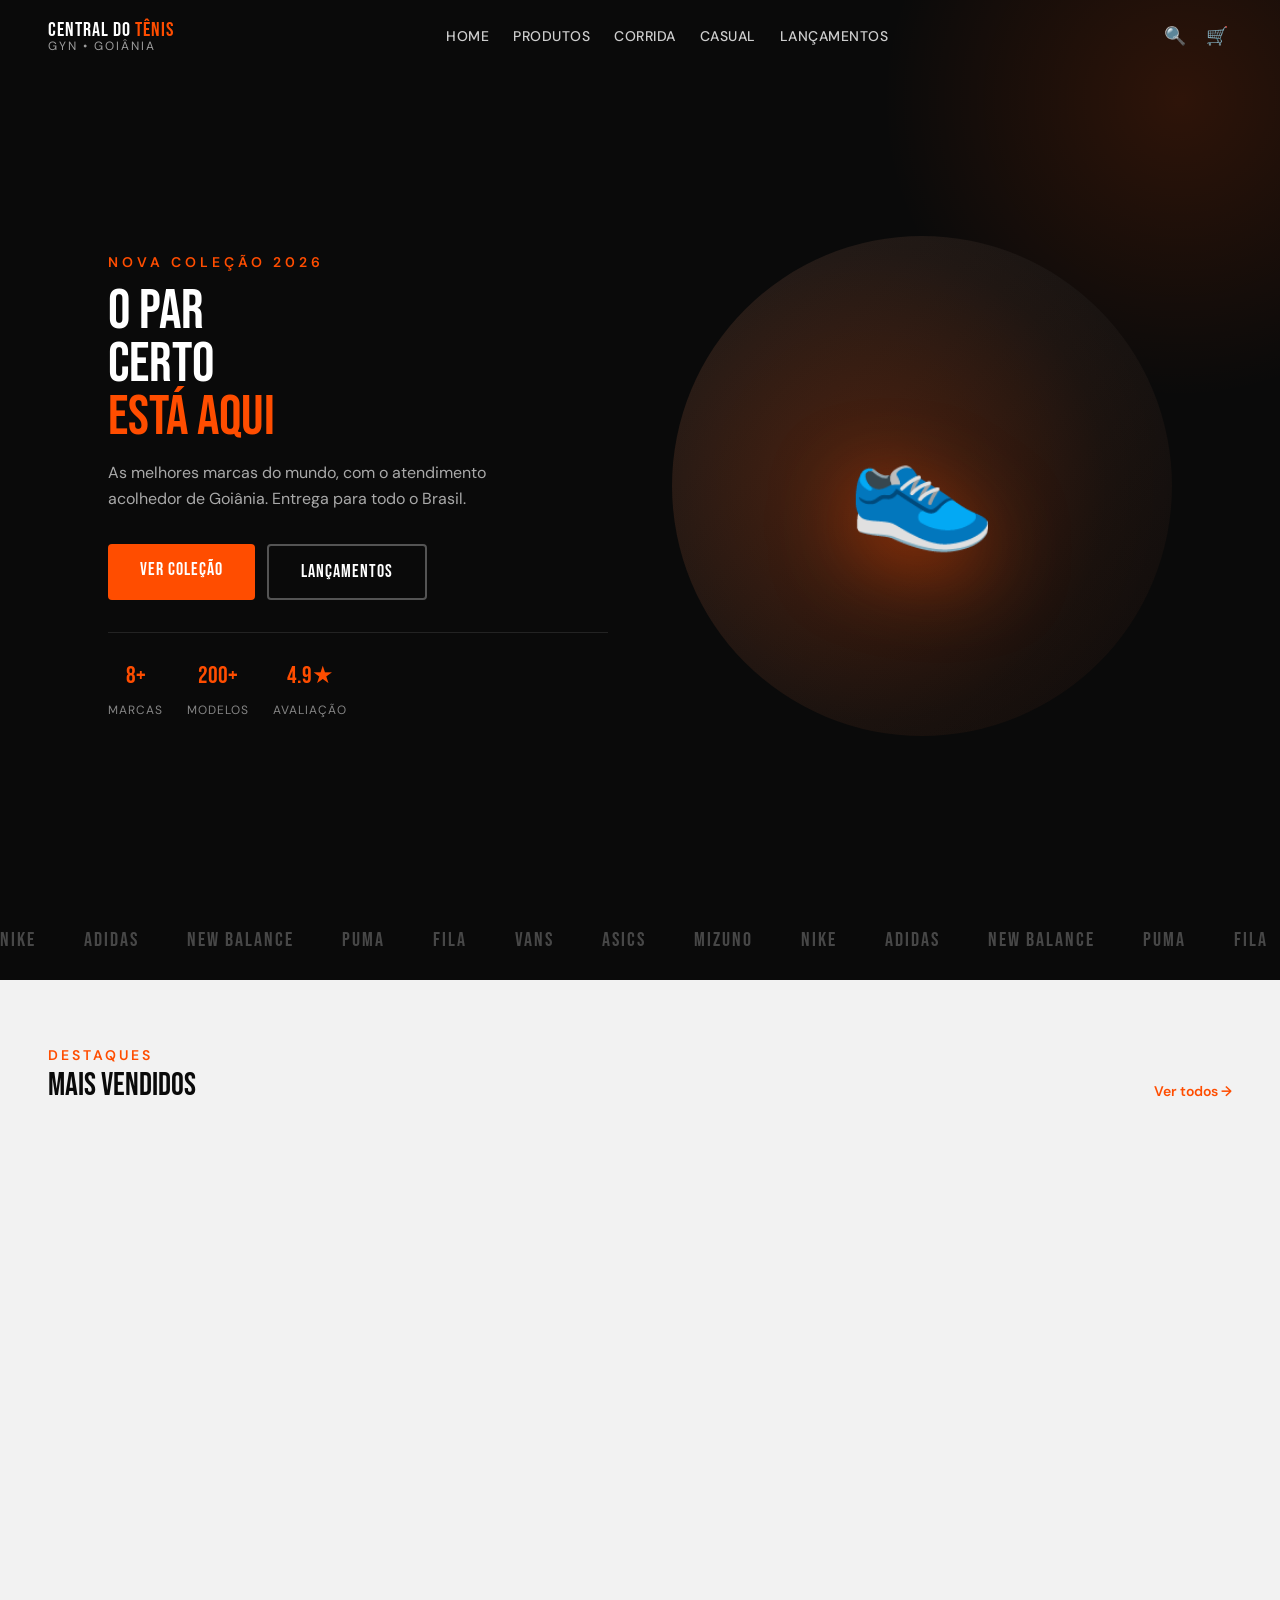
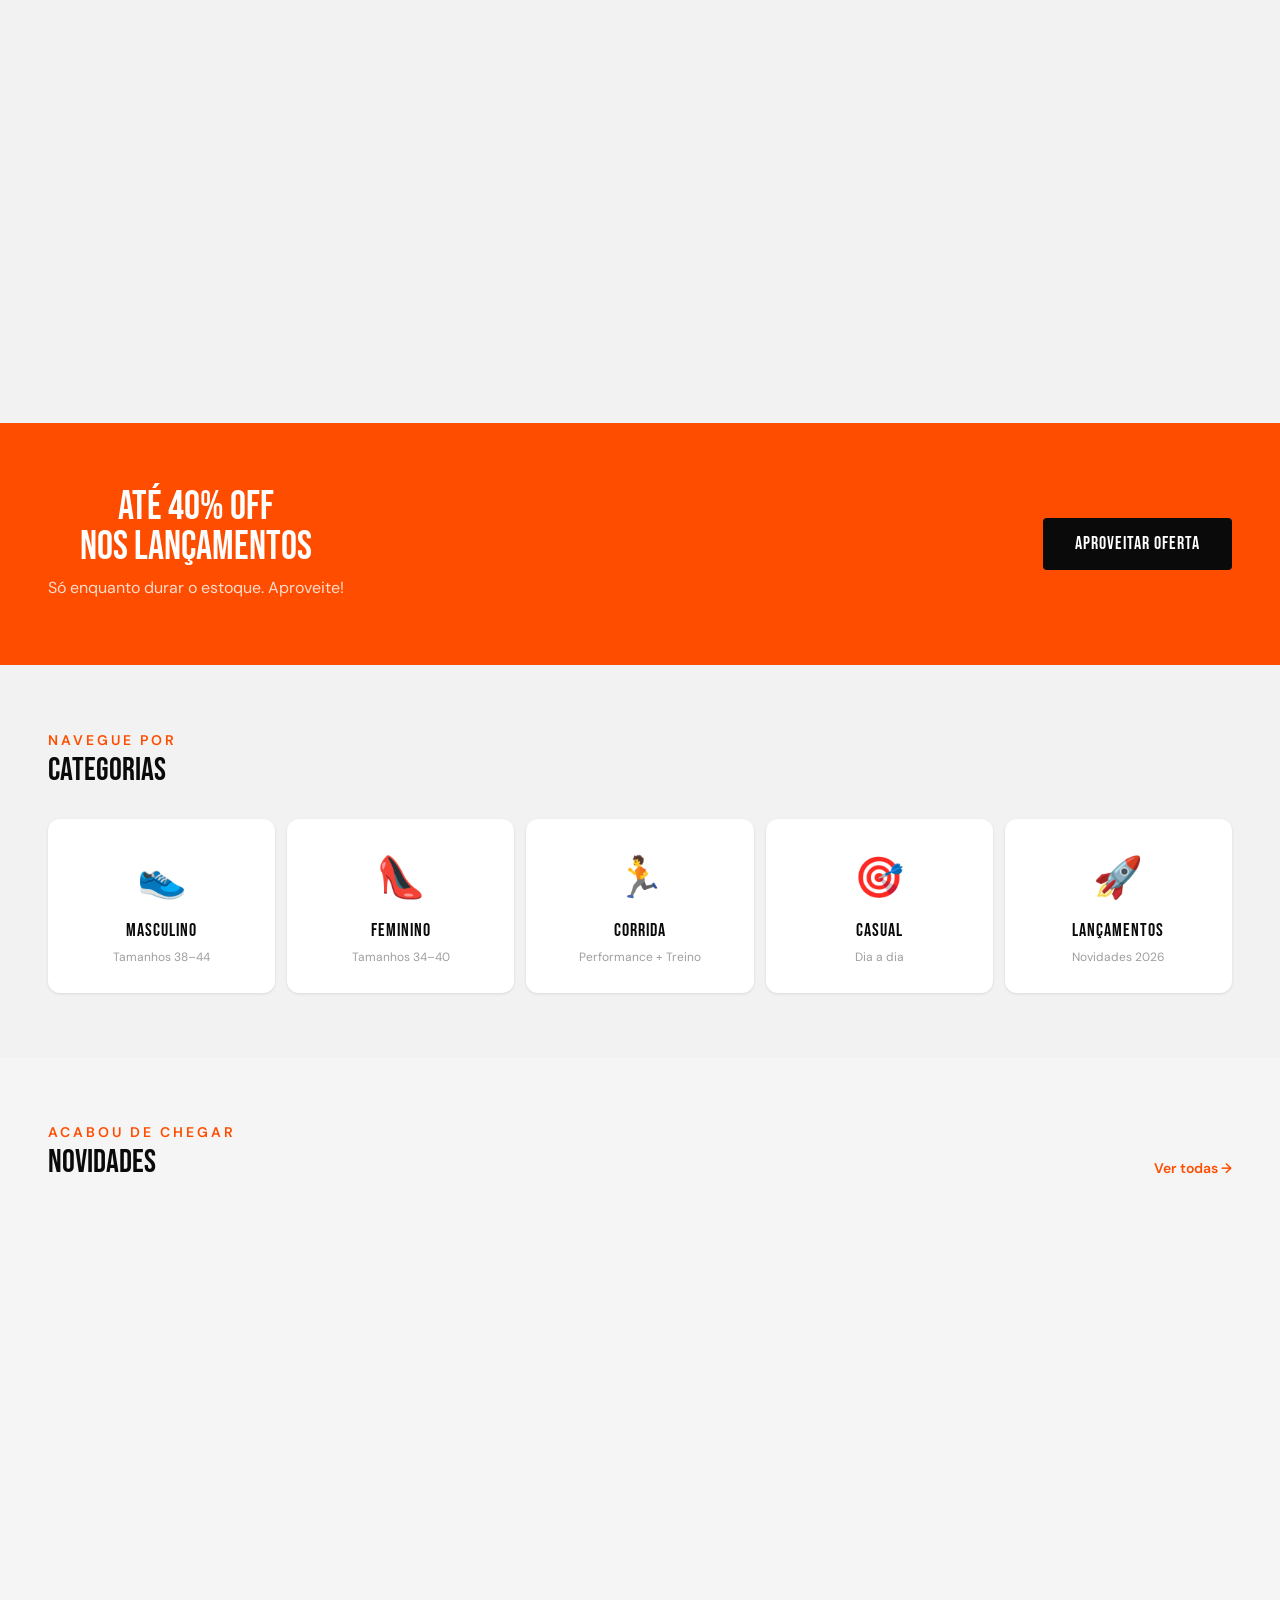
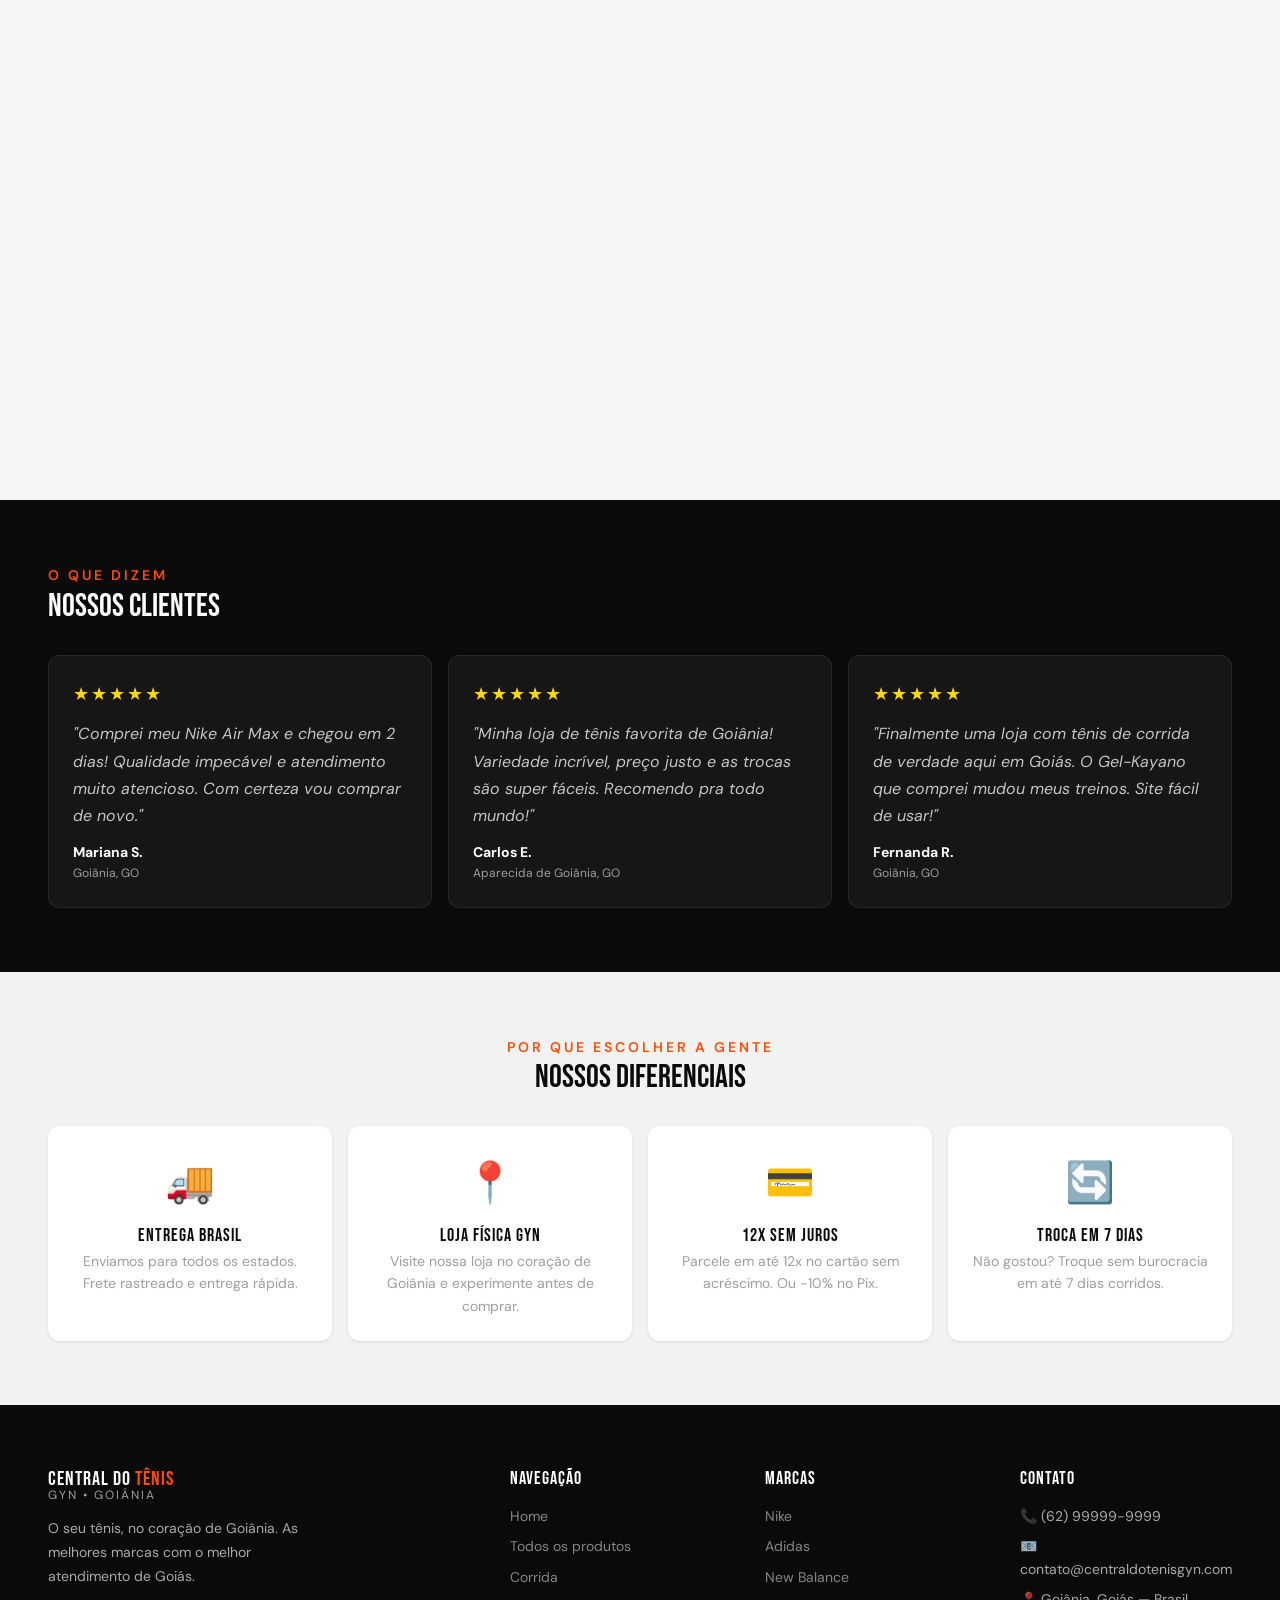
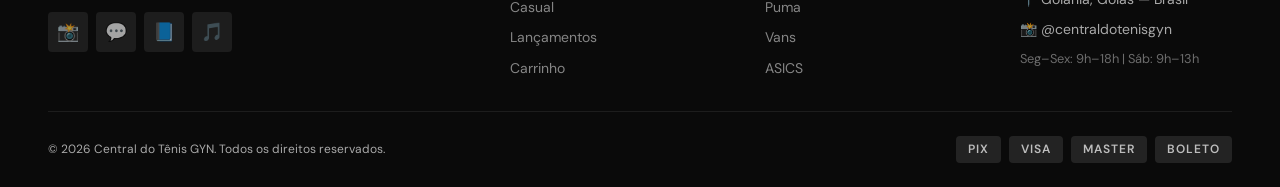
==== index.html @ 2b7ef859 "feat: Central do Tênis GYN — e-commerce completo HTML/CSS/JS" ====
<!DOCTYPE html>
<html lang="pt-BR">
<head>
  <meta charset="UTF-8">
  <meta name="viewport" content="width=device-width, initial-scale=1.0">
  <meta name="description" content="Central do Tênis GYN — O seu tênis, no coração de Goiânia. Nike, Adidas, New Balance, Puma, Fila, Vans, ASICS e Mizuno.">
  <title>Central do Tênis GYN — O seu tênis, no coração de Goiânia</title>
  <link rel="stylesheet" href="css/reset.css">
  <link rel="stylesheet" href="css/variables.css">
  <link rel="stylesheet" href="css/style.css">
</head>
<body data-page="home">

  <!-- ====== HEADER ====== -->
  <header class="header" role="banner">
    <div class="container header-inner">
      <a href="index.html" class="logo" aria-label="Central do Tênis GYN">
        <span class="logo-nome">Central do <span>Tênis</span></span>
        <span class="logo-tag">GYN • Goiânia</span>
      </a>

      <nav class="nav-links" aria-label="Menu principal">
        <a href="index.html">Home</a>
        <a href="produtos.html">Produtos</a>
        <a href="produtos.html?categoria=corrida">Corrida</a>
        <a href="produtos.html?categoria=casual">Casual</a>
        <a href="produtos.html?categoria=lançamentos">Lançamentos</a>
      </nav>

      <div class="header-actions">
        <form class="search-form" role="search">
          <input type="search" placeholder="Buscar tênis, marcas..." aria-label="Buscar">
          <button type="submit">Buscar</button>
        </form>
        <button class="btn-busca" aria-label="Abrir busca">🔍</button>
        <a href="carrinho.html" class="btn-cart-header" aria-label="Ver carrinho">
          🛒
          <span class="cart-badge" aria-live="polite">0</span>
        </a>
        <button class="menu-toggle" aria-label="Menu" aria-expanded="false">
          <span></span><span></span><span></span>
        </button>
      </div>
    </div>
  </header>

  <!-- ====== HERO ====== -->
  <section class="hero" aria-label="Destaque">
    <div class="container hero-inner">
      <div class="hero-content animate">
        <p class="hero-eyebrow">Nova coleção 2026</p>
        <h1 class="hero-titulo">O par<br>certo<br><span>está aqui</span></h1>
        <p class="hero-subtitulo">As melhores marcas do mundo, com o atendimento acolhedor de Goiânia. Entrega para todo o Brasil.</p>
        <div class="hero-ctas">
          <a href="produtos.html" class="btn-hero-primary">Ver coleção</a>
          <a href="produtos.html?categoria=lançamentos" class="btn-hero-outline">Lançamentos</a>
        </div>
        <div class="hero-stats">
          <div class="stat"><span class="stat-num">8+</span><span class="stat-label">Marcas</span></div>
          <div class="stat"><span class="stat-num">200+</span><span class="stat-label">Modelos</span></div>
          <div class="stat"><span class="stat-num">4.9★</span><span class="stat-label">Avaliação</span></div>
        </div>
      </div>
      <div class="hero-img" aria-hidden="true">
        <div class="hero-placeholder"></div>
      </div>
    </div>
  </section>

  <!-- ====== MARCAS ====== -->
  <div class="marcas-section" aria-label="Marcas disponíveis">
    <div class="marcas-track">
      <span class="marca-item">Nike</span>
      <span class="marca-item">Adidas</span>
      <span class="marca-item">New Balance</span>
      <span class="marca-item">Puma</span>
      <span class="marca-item">Fila</span>
      <span class="marca-item">Vans</span>
      <span class="marca-item">ASICS</span>
      <span class="marca-item">Mizuno</span>
      <!-- duplicado para loop infinito -->
      <span class="marca-item">Nike</span>
      <span class="marca-item">Adidas</span>
      <span class="marca-item">New Balance</span>
      <span class="marca-item">Puma</span>
      <span class="marca-item">Fila</span>
      <span class="marca-item">Vans</span>
      <span class="marca-item">ASICS</span>
      <span class="marca-item">Mizuno</span>
    </div>
  </div>

  <!-- ====== MAIS VENDIDOS ====== -->
  <section class="section" id="mais-vendidos" aria-label="Mais Vendidos">
    <div class="container">
      <div class="section-header animate">
        <div>
          <span class="section-label">Destaques</span>
          <h2 class="section-titulo">Mais Vendidos</h2>
        </div>
        <a href="produtos.html" class="link-ver-todos">Ver todos →</a>
      </div>
      <div class="grid-4" id="grid-mais-vendidos" role="list" aria-label="Produtos mais vendidos">
        <!-- Renderizado por JS -->
      </div>
    </div>
  </section>

  <!-- ====== BANNER OFERTA ====== -->
  <div class="banner-oferta animate" role="complementary" aria-label="Oferta especial">
    <div class="container banner-oferta-inner">
      <div>
        <h2 class="banner-titulo">Até 40% OFF<br>nos lançamentos</h2>
        <p class="banner-sub">Só enquanto durar o estoque. Aproveite!</p>
      </div>
      <a href="produtos.html?categoria=lançamentos" class="btn-banner">Aproveitar oferta</a>
    </div>
  </div>

  <!-- ====== CATEGORIAS ====== -->
  <section class="section" aria-label="Categorias">
    <div class="container">
      <div class="section-header animate">
        <div>
          <span class="section-label">Navegue por</span>
          <h2 class="section-titulo">Categorias</h2>
        </div>
      </div>
      <div class="categorias-grid">
        <div class="categoria-card animate" data-categoria="casual" role="button" tabindex="0" aria-label="Ver tênis masculinos">
          <span class="categoria-icone">👟</span>
          <p class="categoria-nome">Masculino</p>
          <p class="categoria-qtd">Tamanhos 38–44</p>
        </div>
        <div class="categoria-card animate" data-categoria="casual" role="button" tabindex="0" aria-label="Ver tênis femininos">
          <span class="categoria-icone">👠</span>
          <p class="categoria-nome">Feminino</p>
          <p class="categoria-qtd">Tamanhos 34–40</p>
        </div>
        <div class="categoria-card animate" data-categoria="corrida" role="button" tabindex="0" aria-label="Ver tênis de corrida">
          <span class="categoria-icone">🏃</span>
          <p class="categoria-nome">Corrida</p>
          <p class="categoria-qtd">Performance + Treino</p>
        </div>
        <div class="categoria-card animate" data-categoria="casual" role="button" tabindex="0" aria-label="Ver tênis casuais">
          <span class="categoria-icone">🎯</span>
          <p class="categoria-nome">Casual</p>
          <p class="categoria-qtd">Dia a dia</p>
        </div>
        <div class="categoria-card animate" data-categoria="lançamentos" role="button" tabindex="0" aria-label="Ver lançamentos">
          <span class="categoria-icone">🚀</span>
          <p class="categoria-nome">Lançamentos</p>
          <p class="categoria-qtd">Novidades 2026</p>
        </div>
      </div>
    </div>
  </section>

  <!-- ====== NOVIDADES ====== -->
  <section class="section" aria-label="Novidades" style="background: var(--cinza-claro);">
    <div class="container">
      <div class="section-header animate">
        <div>
          <span class="section-label">Acabou de chegar</span>
          <h2 class="section-titulo">Novidades</h2>
        </div>
        <a href="produtos.html?ordem=novidades" class="link-ver-todos">Ver todas →</a>
      </div>
      <div class="grid-3" id="grid-novidades" role="list" aria-label="Produtos novos">
        <!-- Renderizado por JS -->
      </div>
    </div>
  </section>

  <!-- ====== DEPOIMENTOS ====== -->
  <section class="depoimentos-section" aria-label="Depoimentos de clientes">
    <div class="container">
      <div class="section-header animate">
        <div>
          <span class="section-label" style="color:var(--laranja)">O que dizem</span>
          <h2 class="section-titulo claro">Nossos clientes</h2>
        </div>
      </div>
      <div class="depoimentos-grid">
        <article class="depoimento-card animate">
          <div class="depoimento-estrelas">★★★★★</div>
          <p class="depoimento-texto">"Comprei meu Nike Air Max e chegou em 2 dias! Qualidade impecável e atendimento muito atencioso. Com certeza vou comprar de novo."</p>
          <p class="depoimento-autor">Mariana S.</p>
          <p class="depoimento-cidade">Goiânia, GO</p>
        </article>
        <article class="depoimento-card animate">
          <div class="depoimento-estrelas">★★★★★</div>
          <p class="depoimento-texto">"Minha loja de tênis favorita de Goiânia! Variedade incrível, preço justo e as trocas são super fáceis. Recomendo pra todo mundo!"</p>
          <p class="depoimento-autor">Carlos E.</p>
          <p class="depoimento-cidade">Aparecida de Goiânia, GO</p>
        </article>
        <article class="depoimento-card animate">
          <div class="depoimento-estrelas">★★★★★</div>
          <p class="depoimento-texto">"Finalmente uma loja com tênis de corrida de verdade aqui em Goiás. O Gel-Kayano que comprei mudou meus treinos. Site fácil de usar!"</p>
          <p class="depoimento-autor">Fernanda R.</p>
          <p class="depoimento-cidade">Goiânia, GO</p>
        </article>
      </div>
    </div>
  </section>

  <!-- ====== DIFERENCIAIS ====== -->
  <section class="section" aria-label="Nossos diferenciais">
    <div class="container">
      <div class="section-header animate" style="justify-content:center; text-align:center; display:block; margin-bottom:var(--gap-2xl)">
        <span class="section-label">Por que escolher a gente</span>
        <h2 class="section-titulo">Nossos diferenciais</h2>
      </div>
      <div class="diferenciais-grid">
        <div class="diferencial-item animate">
          <span class="diferencial-icone">🚚</span>
          <h3 class="diferencial-titulo">Entrega Brasil</h3>
          <p class="diferencial-desc">Enviamos para todos os estados. Frete rastreado e entrega rápida.</p>
        </div>
        <div class="diferencial-item animate">
          <span class="diferencial-icone">📍</span>
          <h3 class="diferencial-titulo">Loja Física GYN</h3>
          <p class="diferencial-desc">Visite nossa loja no coração de Goiânia e experimente antes de comprar.</p>
        </div>
        <div class="diferencial-item animate">
          <span class="diferencial-icone">💳</span>
          <h3 class="diferencial-titulo">12x sem juros</h3>
          <p class="diferencial-desc">Parcele em até 12x no cartão sem acréscimo. Ou -10% no Pix.</p>
        </div>
        <div class="diferencial-item animate">
          <span class="diferencial-icone">🔄</span>
          <h3 class="diferencial-titulo">Troca em 7 dias</h3>
          <p class="diferencial-desc">Não gostou? Troque sem burocracia em até 7 dias corridos.</p>
        </div>
      </div>
    </div>
  </section>

  <!-- ====== FOOTER ====== -->
  <footer class="footer" role="contentinfo">
    <div class="container">
      <div class="footer-grid">
        <div class="footer-brand">
          <a href="index.html" class="logo" aria-label="Central do Tênis GYN">
            <span class="logo-nome">Central do <span>Tênis</span></span>
            <span class="logo-tag">GYN • Goiânia</span>
          </a>
          <p class="footer-desc" style="margin-top:1rem">O seu tênis, no coração de Goiânia. As melhores marcas com o melhor atendimento de Goiás.</p>
          <div class="footer-social" style="margin-top:1.5rem">
            <a href="#" class="btn-social" aria-label="Instagram">📸</a>
            <a href="#" class="btn-social" aria-label="WhatsApp">💬</a>
            <a href="#" class="btn-social" aria-label="Facebook">📘</a>
            <a href="#" class="btn-social" aria-label="TikTok">🎵</a>
          </div>
        </div>

        <div>
          <h3 class="footer-title">Navegação</h3>
          <nav class="footer-links" aria-label="Links do rodapé">
            <a href="index.html">Home</a>
            <a href="produtos.html">Todos os produtos</a>
            <a href="produtos.html?categoria=corrida">Corrida</a>
            <a href="produtos.html?categoria=casual">Casual</a>
            <a href="produtos.html?categoria=lançamentos">Lançamentos</a>
            <a href="carrinho.html">Carrinho</a>
          </nav>
        </div>

        <div>
          <h3 class="footer-title">Marcas</h3>
          <nav class="footer-links" aria-label="Marcas disponíveis">
            <a href="produtos.html?marca=Nike">Nike</a>
            <a href="produtos.html?marca=Adidas">Adidas</a>
            <a href="produtos.html?marca=New Balance">New Balance</a>
            <a href="produtos.html?marca=Puma">Puma</a>
            <a href="produtos.html?marca=Vans">Vans</a>
            <a href="produtos.html?marca=ASICS">ASICS</a>
          </nav>
        </div>

        <div class="footer-contato">
          <h3 class="footer-title">Contato</h3>
          <p>📞 (62) 99999-9999</p>
          <p>📧 contato@centraldotenisgyn.com</p>
          <p>📍 Goiânia, Goiás — Brasil</p>
          <p style="margin-top:0.5rem">📸 @centraldotenisgyn</p>
          <p style="margin-top:0.5rem; font-size:0.8rem; color:rgba(255,255,255,0.4)">Seg–Sex: 9h–18h | Sáb: 9h–13h</p>
        </div>
      </div>

      <div class="footer-bottom">
        <p class="footer-copy">© 2026 Central do Tênis GYN. Todos os direitos reservados.</p>
        <div class="footer-pagamentos" aria-label="Formas de pagamento">
          <span class="pagamento-badge">PIX</span>
          <span class="pagamento-badge">VISA</span>
          <span class="pagamento-badge">MASTER</span>
          <span class="pagamento-badge">BOLETO</span>
        </div>
      </div>
    </div>
  </footer>

  <script src="js/dados.js"></script>
  <script src="js/carrinho.js"></script>
  <script src="js/main.js"></script>
</body>
</html>
---- css/variables.css ----
/* ===========================
   VARIÁVEIS CSS — Central do Tênis GYN
   =========================== */

:root {
  /* ── Cores ── */
  --preto:          #0A0A0A;
  --laranja:        #FF4D00;
  --laranja-escuro: #CC3D00;
  --fundo:          #F2F2F2;
  --branco:         #FFFFFF;
  --cinza-claro:    #F5F5F5;
  --cinza-medio:    #9E9E9E;
  --cinza-escuro:   #424242;
  --sucesso:        #00B37E;
  --erro:           #EF4444;

  /* aliases internos (usados no style.css) */
  --color-orange:     var(--laranja);
  --color-orange-dim: rgba(255, 77, 0, 0.15);
  --color-orange-glow:rgba(255, 77, 0, 0.4);
  --color-black:      var(--preto);
  --color-bg:         var(--fundo);
  --color-white:      var(--branco);
  --color-gray-200:   #E0E0E0;
  --color-gray-400:   var(--cinza-medio);
  --color-gray-600:   #616161;
  --color-gray-800:   #212121;

  /* ── Tipografia ── */
  --font-titulo: 'Bebas Neue', 'Impact', sans-serif;
  --font-corpo:  'DM Sans', 'Segoe UI', sans-serif;
  --font-title:  var(--font-titulo);
  --font-body:   var(--font-corpo);

  --fs-xs:   0.75rem;
  --fs-sm:   0.875rem;
  --fs-md:   1rem;
  --fs-base: 1rem;
  --fs-lg:   1.125rem;
  --fs-xl:   1.25rem;
  --fs-2xl:  1.5rem;
  --fs-3xl:  2rem;
  --fs-4xl:  2.5rem;
  --fs-5xl:  3.5rem;
  --fs-6xl:  5rem;

  /* ── Espaçamentos / Gaps ── */
  --gap-xs:  0.25rem;
  --gap-sm:  0.5rem;
  --gap-md:  0.75rem;
  --gap-lg:  1rem;
  --gap-xl:  1.5rem;
  --gap-2xl: 2rem;
  --gap-3xl: 3rem;
  --gap-4xl: 4rem;

  /* aliases space para compatibilidade */
  --space-1:  0.25rem;
  --space-2:  0.5rem;
  --space-3:  0.75rem;
  --space-4:  1rem;
  --space-5:  1.25rem;
  --space-6:  1.5rem;
  --space-8:  2rem;
  --space-10: 2.5rem;
  --space-12: 3rem;
  --space-16: 4rem;
  --space-20: 5rem;
  --space-24: 6rem;

  /* ── Bordas ── */
  --radius-sm:   4px;
  --radius-md:   8px;
  --radius-lg:   12px;
  --radius-xl:   16px;
  --radius-full: 9999px;

  /* ── Sombras ── */
  --shadow-sm:         0 1px 3px rgba(0,0,0,0.1);
  --shadow-lg:         0 8px 24px rgba(0,0,0,0.2);
  --shadow-laranja:    0 8px 32px rgba(255, 77, 0, 0.4);
  --shadow-laranja-sm: 0 4px 16px rgba(255, 77, 0, 0.3);
  --shadow-orange:     0 8px 32px rgba(255, 77, 0, 0.4);

  /* ── Transições ── */
  --transition-fast: 0.15s ease;
  --transition-base: 0.25s ease;
  --transition-slow: 0.4s ease;

  /* ── Layout ── */
  --header-h:      72px;
  --header-height: 72px;
  --container-max: 1280px;
  --container-px:  1.5rem;
  --container-pad: 1.5rem;
}

@media (min-width: 768px) {
  :root {
    --container-px:  2rem;
    --container-pad: 2rem;
  }
}

@media (min-width: 1024px) {
  :root {
    --container-px:  3rem;
    --container-pad: 3rem;
  }
}
---- css/style.css ----
/* =============================================
   STYLE.CSS — Central do Tênis GYN
   ============================================= */

@import url('https://fonts.googleapis.com/css2?family=Bebas+Neue&family=DM+Sans:wght@400;500;600;700&display=swap');

body {
  font-family: var(--font-corpo);
  background: var(--fundo);
  color: var(--preto);
  line-height: 1.6;
  overflow-x: hidden;
}

.container {
  max-width: var(--container-max);
  margin: 0 auto;
  padding: 0 var(--container-px);
}

/* =============================================
   HEADER
   ============================================= */
.header {
  position: fixed;
  top: 0; left: 0; right: 0;
  height: var(--header-h);
  background: transparent;
  z-index: 1000;
  transition: background var(--transition-base), backdrop-filter var(--transition-base), box-shadow var(--transition-base);
}

.header.scrolled {
  background: rgba(10, 10, 10, 0.92);
  backdrop-filter: blur(16px);
  -webkit-backdrop-filter: blur(16px);
  box-shadow: 0 2px 24px rgba(0,0,0,0.4);
}

.header-inner {
  display: flex;
  align-items: center;
  justify-content: space-between;
  height: 100%;
}

.logo {
  display: flex;
  flex-direction: column;
  line-height: 1;
  color: var(--branco);
}

.logo-nome {
  font-family: var(--font-titulo);
  font-size: var(--fs-xl);
  letter-spacing: 1px;
  color: var(--branco);
}

.logo-nome span { color: var(--laranja); }

.logo-tag {
  font-size: var(--fs-xs);
  color: var(--cinza-medio);
  letter-spacing: 2px;
  text-transform: uppercase;
}

.nav-links {
  display: flex;
  gap: var(--gap-xl);
  align-items: center;
}

.nav-links a {
  color: rgba(255,255,255,0.8);
  font-size: var(--fs-sm);
  font-weight: 500;
  letter-spacing: 0.5px;
  text-transform: uppercase;
  transition: color var(--transition-fast);
  position: relative;
}

.nav-links a::after {
  content: '';
  position: absolute;
  bottom: -4px; left: 0; right: 0;
  height: 2px;
  background: var(--laranja);
  transform: scaleX(0);
  transition: transform var(--transition-fast);
}

.nav-links a:hover { color: var(--branco); }
.nav-links a:hover::after { transform: scaleX(1); }

.header-actions {
  display: flex;
  align-items: center;
  gap: var(--gap-md);
}

.btn-busca, .btn-cart-header {
  color: var(--branco);
  font-size: var(--fs-lg);
  padding: var(--gap-xs);
  position: relative;
  transition: color var(--transition-fast);
}

.btn-busca:hover, .btn-cart-header:hover { color: var(--laranja); }

.cart-badge {
  position: absolute;
  top: -6px; right: -6px;
  background: var(--laranja);
  color: var(--branco);
  font-size: 10px;
  font-weight: 700;
  width: 18px; height: 18px;
  border-radius: var(--radius-full);
  display: none;
  align-items: center;
  justify-content: center;
  line-height: 1;
}

.cart-badge.bounce {
  animation: badge-bounce 0.4s cubic-bezier(0.36, 0.07, 0.19, 0.97);
}

@keyframes badge-bounce {
  0%, 100% { transform: scale(1); }
  30% { transform: scale(1.4); }
  60% { transform: scale(0.9); }
}

.search-form {
  position: absolute;
  top: var(--header-h);
  left: 0; right: 0;
  background: rgba(10,10,10,0.96);
  padding: var(--gap-md) var(--container-px);
  display: none;
  gap: var(--gap-sm);
  backdrop-filter: blur(16px);
}

.search-form.open { display: flex; }

.search-form input {
  flex: 1;
  background: rgba(255,255,255,0.1);
  border: 1px solid rgba(255,255,255,0.15);
  color: var(--branco);
  padding: var(--gap-sm) var(--gap-md);
  border-radius: var(--radius-sm);
  font-size: var(--fs-base);
}

.search-form input::placeholder { color: var(--cinza-medio); }

.search-form button {
  background: var(--laranja);
  color: var(--branco);
  padding: var(--gap-sm) var(--gap-lg);
  border-radius: var(--radius-sm);
  font-weight: 600;
}

.menu-toggle {
  display: none;
  color: var(--branco);
  font-size: var(--fs-xl);
  flex-direction: column;
  gap: 5px;
  padding: 4px;
}

.menu-toggle span {
  display: block;
  width: 24px; height: 2px;
  background: var(--branco);
  transition: var(--transition-fast);
}

/* =============================================
   HERO
   ============================================= */
.hero {
  min-height: 100vh;
  background: var(--preto);
  display: flex;
  align-items: center;
  position: relative;
  overflow: hidden;
}

.hero::before {
  content: '';
  position: absolute;
  top: -200px; right: -200px;
  width: 600px; height: 600px;
  background: radial-gradient(circle, rgba(255,77,0,0.15) 0%, transparent 70%);
  pointer-events: none;
}

.hero-inner {
  display: grid;
  grid-template-columns: 1fr 1fr;
  align-items: center;
  gap: var(--gap-4xl);
  padding-top: var(--header-h);
}

.hero-content { color: var(--branco); }

.hero-eyebrow {
  font-size: var(--fs-sm);
  letter-spacing: 4px;
  text-transform: uppercase;
  color: var(--laranja);
  margin-bottom: var(--gap-md);
  font-weight: 600;
}

.hero-titulo {
  font-family: var(--font-titulo);
  font-size: var(--fs-5xl);
  line-height: 0.95;
  color: var(--branco);
  margin-bottom: var(--gap-lg);
  text-transform: uppercase;
}

.hero-titulo span { color: var(--laranja); }

.hero-subtitulo {
  font-size: var(--fs-md);
  color: rgba(255,255,255,0.65);
  margin-bottom: var(--gap-2xl);
  max-width: 400px;
}

.hero-ctas {
  display: flex;
  gap: var(--gap-md);
  flex-wrap: wrap;
}

.btn-hero-primary {
  background: var(--laranja);
  color: var(--branco);
  padding: var(--gap-md) var(--gap-2xl);
  font-family: var(--font-titulo);
  font-size: var(--fs-lg);
  letter-spacing: 1px;
  border-radius: var(--radius-sm);
  transition: background var(--transition-fast), transform var(--transition-fast), box-shadow var(--transition-fast);
}

.btn-hero-primary:hover {
  background: var(--laranja-escuro);
  transform: translateY(-2px);
  box-shadow: var(--shadow-laranja);
}

.btn-hero-outline {
  border: 2px solid rgba(255,255,255,0.3);
  color: var(--branco);
  padding: var(--gap-md) var(--gap-2xl);
  font-family: var(--font-titulo);
  font-size: var(--fs-lg);
  letter-spacing: 1px;
  border-radius: var(--radius-sm);
  transition: border-color var(--transition-fast), color var(--transition-fast);
}

.btn-hero-outline:hover {
  border-color: var(--laranja);
  color: var(--laranja);
}

.hero-img {
  display: flex;
  justify-content: center;
  align-items: center;
}

.hero-placeholder {
  width: 500px; height: 500px;
  background: radial-gradient(circle at 40% 50%, rgba(255,77,0,0.25) 0%, rgba(255,77,0,0.05) 60%, transparent 100%),
              linear-gradient(135deg, #1a1a1a 0%, #0a0a0a 100%);
  border-radius: 50%;
  display: flex;
  align-items: center;
  justify-content: center;
  position: relative;
}

.hero-placeholder::after {
  content: '👟';
  font-size: 120px;
  filter: drop-shadow(0 20px 40px rgba(255,77,0,0.5));
  animation: float 3s ease-in-out infinite;
}

@keyframes float {
  0%, 100% { transform: translateY(0) rotate(-5deg); }
  50% { transform: translateY(-20px) rotate(5deg); }
}

.hero-stats {
  display: flex;
  gap: var(--gap-xl);
  margin-top: var(--gap-2xl);
  padding-top: var(--gap-xl);
  border-top: 1px solid rgba(255,255,255,0.1);
}

.stat { text-align: center; }
.stat-num {
  font-family: var(--font-titulo);
  font-size: var(--fs-2xl);
  color: var(--laranja);
  display: block;
}
.stat-label {
  font-size: var(--fs-xs);
  color: rgba(255,255,255,0.5);
  text-transform: uppercase;
  letter-spacing: 1px;
}

/* =============================================
   SECTION BASE
   ============================================= */
.section {
  padding: var(--gap-4xl) 0;
}

.section-header {
  display: flex;
  align-items: flex-end;
  justify-content: space-between;
  margin-bottom: var(--gap-2xl);
}

.section-label {
  font-size: var(--fs-sm);
  letter-spacing: 3px;
  text-transform: uppercase;
  color: var(--laranja);
  font-weight: 600;
  margin-bottom: var(--gap-xs);
  display: block;
}

.section-titulo {
  font-family: var(--font-titulo);
  font-size: var(--fs-3xl);
  line-height: 1;
  color: var(--preto);
}

.section-titulo.claro { color: var(--branco); }

.link-ver-todos {
  font-size: var(--fs-sm);
  font-weight: 600;
  color: var(--laranja);
  display: flex;
  align-items: center;
  gap: var(--gap-xs);
  transition: gap var(--transition-fast);
  white-space: nowrap;
}

.link-ver-todos:hover { gap: var(--gap-sm); }

/* =============================================
   MARCAS CARROSSEL
   ============================================= */
.marcas-section {
  background: var(--preto);
  padding: var(--gap-xl) 0;
  overflow: hidden;
}

.marcas-track {
  display: flex;
  gap: var(--gap-3xl);
  animation: scroll-marcas 20s linear infinite;
  width: max-content;
}

.marcas-track:hover { animation-play-state: paused; }

@keyframes scroll-marcas {
  from { transform: translateX(0); }
  to { transform: translateX(-50%); }
}

.marca-item {
  font-family: var(--font-titulo);
  font-size: var(--fs-xl);
  letter-spacing: 2px;
  color: rgba(255,255,255,0.25);
  transition: color var(--transition-fast);
  cursor: default;
  white-space: nowrap;
}

.marca-item:hover { color: var(--laranja); }

/* =============================================
   PRODUCT CARD
   ============================================= */
.product-card {
  background: var(--branco);
  border-radius: var(--radius-lg);
  overflow: hidden;
  box-shadow: var(--shadow-sm);
  transition: transform var(--transition-base), box-shadow var(--transition-base);
  display: flex;
  flex-direction: column;
}

.product-card:hover {
  transform: translateY(-4px);
  box-shadow: var(--shadow-laranja);
}

.card-img-link { display: block; }

.card-img {
  height: 220px;
  position: relative;
  display: flex;
  align-items: center;
  justify-content: center;
  overflow: hidden;
}

.card-img::after {
  content: '👟';
  font-size: 80px;
  filter: drop-shadow(0 8px 16px rgba(0,0,0,0.2));
  transition: transform var(--transition-base);
}

.product-card:hover .card-img::after { transform: scale(1.1) rotate(5deg); }

.card-tag {
  position: absolute;
  top: var(--gap-sm);
  left: var(--gap-sm);
  background: var(--preto);
  color: var(--branco);
  font-size: var(--fs-xs);
  font-weight: 700;
  padding: 3px 10px;
  border-radius: var(--radius-full);
  letter-spacing: 1px;
  text-transform: uppercase;
}

.card-novo {
  position: absolute;
  top: var(--gap-sm);
  right: var(--gap-sm);
  background: var(--laranja);
  color: var(--branco);
  font-size: var(--fs-xs);
  font-weight: 700;
  padding: 3px 10px;
  border-radius: var(--radius-full);
  letter-spacing: 1px;
}

.card-body {
  padding: var(--gap-md) var(--gap-lg) var(--gap-lg);
  display: flex;
  flex-direction: column;
  gap: 4px;
  flex: 1;
}

.card-marca {
  font-size: var(--fs-xs);
  text-transform: uppercase;
  letter-spacing: 2px;
  color: var(--cinza-medio);
  font-weight: 600;
}

.card-nome {
  font-size: var(--fs-base);
  font-weight: 600;
  color: var(--preto);
  line-height: 1.3;
  margin-top: 2px;
  transition: color var(--transition-fast);
}

.card-nome:hover { color: var(--laranja); }

.card-preco {
  display: flex;
  align-items: center;
  gap: var(--gap-sm);
  margin-top: var(--gap-sm);
}

.preco-riscado {
  font-size: var(--fs-sm);
  color: var(--cinza-medio);
}

.preco-atual {
  font-size: var(--fs-lg);
  font-weight: 700;
  color: var(--preto);
}

.card-parcelas {
  font-size: var(--fs-xs);
  color: var(--cinza-medio);
}

.btn-add-cart {
  margin-top: auto;
  padding-top: var(--gap-md);
  background: var(--preto);
  color: var(--branco);
  border-radius: var(--radius-sm);
  padding: 10px;
  font-weight: 600;
  font-size: var(--fs-sm);
  letter-spacing: 0.5px;
  transition: background var(--transition-fast), transform var(--transition-fast);
}

.btn-add-cart:hover {
  background: var(--laranja);
  transform: scale(1.02);
}

/* =============================================
   GRIDS
   ============================================= */
.grid-4 {
  display: grid;
  grid-template-columns: repeat(4, 1fr);
  gap: var(--gap-lg);
}

.grid-3 {
  display: grid;
  grid-template-columns: repeat(3, 1fr);
  gap: var(--gap-lg);
}

/* =============================================
   BANNER OFERTA
   ============================================= */
.banner-oferta {
  background: var(--laranja);
  padding: var(--gap-4xl) 0;
  text-align: center;
}

.banner-oferta-inner {
  display: flex;
  align-items: center;
  justify-content: space-between;
  gap: var(--gap-xl);
}

.banner-titulo {
  font-family: var(--font-titulo);
  font-size: var(--fs-4xl);
  color: var(--branco);
  line-height: 1;
}

.banner-sub {
  color: rgba(255,255,255,0.8);
  font-size: var(--fs-md);
  margin-top: var(--gap-sm);
}

.btn-banner {
  background: var(--preto);
  color: var(--branco);
  padding: var(--gap-md) var(--gap-2xl);
  font-family: var(--font-titulo);
  font-size: var(--fs-lg);
  letter-spacing: 1px;
  border-radius: var(--radius-sm);
  white-space: nowrap;
  transition: background var(--transition-fast), transform var(--transition-fast);
  flex-shrink: 0;
}

.btn-banner:hover {
  background: #1a1a1a;
  transform: scale(1.04);
}

/* =============================================
   CATEGORIAS
   ============================================= */
.categorias-grid {
  display: grid;
  grid-template-columns: repeat(5, 1fr);
  gap: var(--gap-md);
}

.categoria-card {
  background: var(--branco);
  border-radius: var(--radius-lg);
  padding: var(--gap-xl) var(--gap-md);
  text-align: center;
  cursor: pointer;
  transition: transform var(--transition-base), box-shadow var(--transition-base), background var(--transition-fast);
  box-shadow: var(--shadow-sm);
  border: 2px solid transparent;
}

.categoria-card:hover {
  transform: translateY(-4px);
  box-shadow: var(--shadow-laranja-sm);
  border-color: var(--laranja);
}

.categoria-icone {
  font-size: 2.5rem;
  margin-bottom: var(--gap-sm);
  display: block;
}

.categoria-nome {
  font-family: var(--font-titulo);
  font-size: var(--fs-lg);
  letter-spacing: 1px;
  color: var(--preto);
}

.categoria-qtd {
  font-size: var(--fs-xs);
  color: var(--cinza-medio);
  margin-top: 2px;
}

/* =============================================
   DEPOIMENTOS
   ============================================= */
.depoimentos-section {
  background: var(--preto);
  padding: var(--gap-4xl) 0;
}

.depoimentos-grid {
  display: grid;
  grid-template-columns: repeat(3, 1fr);
  gap: var(--gap-lg);
  margin-top: var(--gap-2xl);
}

.depoimento-card {
  background: rgba(255,255,255,0.05);
  border: 1px solid rgba(255,255,255,0.08);
  border-radius: var(--radius-lg);
  padding: var(--gap-xl);
  transition: border-color var(--transition-base), transform var(--transition-base);
}

.depoimento-card:hover {
  border-color: var(--laranja);
  transform: translateY(-4px);
}

.depoimento-estrelas {
  color: #FFD700;
  font-size: var(--fs-lg);
  margin-bottom: var(--gap-md);
  letter-spacing: 2px;
}

.depoimento-texto {
  color: rgba(255,255,255,0.75);
  font-size: var(--fs-base);
  line-height: 1.7;
  margin-bottom: var(--gap-md);
  font-style: italic;
}

.depoimento-autor {
  font-weight: 700;
  color: var(--branco);
  font-size: var(--fs-sm);
}

.depoimento-cidade {
  font-size: var(--fs-xs);
  color: var(--cinza-medio);
}

/* =============================================
   DIFERENCIAIS
   ============================================= */
.diferenciais-grid {
  display: grid;
  grid-template-columns: repeat(4, 1fr);
  gap: var(--gap-lg);
  margin-top: var(--gap-2xl);
}

.diferencial-item {
  text-align: center;
  padding: var(--gap-xl);
  background: var(--branco);
  border-radius: var(--radius-lg);
  box-shadow: var(--shadow-sm);
  transition: transform var(--transition-base), box-shadow var(--transition-base);
}

.diferencial-item:hover {
  transform: translateY(-4px);
  box-shadow: var(--shadow-laranja-sm);
}

.diferencial-icone {
  font-size: 2.5rem;
  margin-bottom: var(--gap-md);
  display: block;
}

.diferencial-titulo {
  font-family: var(--font-titulo);
  font-size: var(--fs-lg);
  letter-spacing: 1px;
  margin-bottom: 4px;
}

.diferencial-desc {
  font-size: var(--fs-sm);
  color: var(--cinza-medio);
}

/* =============================================
   FOOTER
   ============================================= */
.footer {
  background: var(--preto);
  color: rgba(255,255,255,0.65);
  padding: var(--gap-4xl) 0 var(--gap-xl);
}

.footer-grid {
  display: grid;
  grid-template-columns: 2fr 1fr 1fr 1fr;
  gap: var(--gap-3xl);
  padding-bottom: var(--gap-2xl);
  border-bottom: 1px solid rgba(255,255,255,0.08);
}

.footer-brand .logo { margin-bottom: var(--gap-md); }
.footer-desc { font-size: var(--fs-sm); line-height: 1.7; max-width: 280px; }

.footer-title {
  font-family: var(--font-titulo);
  font-size: var(--fs-lg);
  color: var(--branco);
  letter-spacing: 1px;
  margin-bottom: var(--gap-lg);
}

.footer-links {
  display: flex;
  flex-direction: column;
  gap: var(--gap-sm);
}

.footer-links a {
  font-size: var(--fs-sm);
  color: rgba(255,255,255,0.5);
  transition: color var(--transition-fast);
}

.footer-links a:hover { color: var(--laranja); }

.footer-contato p {
  font-size: var(--fs-sm);
  margin-bottom: var(--gap-sm);
  display: flex;
  align-items: center;
  gap: var(--gap-sm);
}

.footer-social {
  display: flex;
  gap: var(--gap-sm);
  margin-top: var(--gap-md);
}

.btn-social {
  background: rgba(255,255,255,0.08);
  color: rgba(255,255,255,0.6);
  width: 40px; height: 40px;
  border-radius: var(--radius-sm);
  display: flex;
  align-items: center;
  justify-content: center;
  font-size: var(--fs-lg);
  transition: background var(--transition-fast), color var(--transition-fast);
}

.btn-social:hover { background: var(--laranja); color: var(--branco); }

.footer-bottom {
  display: flex;
  align-items: center;
  justify-content: space-between;
  padding-top: var(--gap-xl);
  flex-wrap: wrap;
  gap: var(--gap-md);
}

.footer-copy { font-size: var(--fs-xs); }

.footer-pagamentos {
  display: flex;
  gap: var(--gap-sm);
  align-items: center;
}

.pagamento-badge {
  background: rgba(255,255,255,0.1);
  color: rgba(255,255,255,0.7);
  padding: 4px 12px;
  border-radius: var(--radius-sm);
  font-size: var(--fs-xs);
  font-weight: 600;
  letter-spacing: 1px;
}

/* =============================================
   PÁGINA PRODUTOS
   ============================================= */
.page-header {
  background: var(--preto);
  padding: calc(var(--header-h) + var(--gap-2xl)) 0 var(--gap-2xl);
}

.page-header-titulo {
  font-family: var(--font-titulo);
  font-size: var(--fs-3xl);
  color: var(--branco);
}

.page-header-breadcrumb {
  font-size: var(--fs-sm);
  color: var(--cinza-medio);
  margin-top: var(--gap-sm);
}

.page-header-breadcrumb a { color: var(--laranja); }

.produtos-layout {
  display: grid;
  grid-template-columns: 280px 1fr;
  gap: var(--gap-2xl);
  padding: var(--gap-2xl) 0 var(--gap-4xl);
}

/* Sidebar Filtros */
.sidebar-filtros {
  background: var(--branco);
  border-radius: var(--radius-lg);
  padding: var(--gap-xl);
  height: fit-content;
  position: sticky;
  top: calc(var(--header-h) + 20px);
  box-shadow: var(--shadow-sm);
}

.filtro-titulo {
  font-family: var(--font-titulo);
  font-size: var(--fs-lg);
  letter-spacing: 1px;
  margin-bottom: var(--gap-xl);
  padding-bottom: var(--gap-md);
  border-bottom: 2px solid var(--cinza-claro);
  display: flex;
  justify-content: space-between;
  align-items: center;
}

.btn-limpar-sm {
  font-size: var(--fs-xs);
  color: var(--laranja);
  font-weight: 600;
}

.filtro-grupo {
  margin-bottom: var(--gap-xl);
}

.filtro-grupo-titulo {
  font-size: var(--fs-sm);
  font-weight: 700;
  text-transform: uppercase;
  letter-spacing: 1px;
  color: var(--cinza-escuro);
  margin-bottom: var(--gap-md);
}

.filtro-check {
  display: flex;
  align-items: center;
  gap: var(--gap-sm);
  cursor: pointer;
  padding: 4px 0;
  font-size: var(--fs-sm);
  color: var(--cinza-escuro);
  transition: color var(--transition-fast);
}

.filtro-check:hover { color: var(--laranja); }

.filtro-check input[type="checkbox"] {
  accent-color: var(--laranja);
  width: 16px; height: 16px;
  cursor: pointer;
}

.filtro-tamanhos-grid {
  display: grid;
  grid-template-columns: repeat(4, 1fr);
  gap: var(--gap-sm);
}

.btn-tamanho-filtro {
  background: var(--fundo);
  border: 2px solid var(--cinza-claro);
  border-radius: var(--radius-sm);
  padding: 6px 4px;
  font-size: var(--fs-xs);
  font-weight: 600;
  color: var(--cinza-escuro);
  transition: all var(--transition-fast);
}

.btn-tamanho-filtro:hover, .btn-tamanho-filtro.ativo {
  background: var(--laranja);
  border-color: var(--laranja);
  color: var(--branco);
}

/* Área de Produtos */
.produtos-area-header {
  display: flex;
  align-items: center;
  justify-content: space-between;
  margin-bottom: var(--gap-lg);
}

.produtos-info { font-size: var(--fs-sm); color: var(--cinza-medio); }

.select-ordem {
  background: var(--branco);
  border: 2px solid var(--cinza-claro);
  border-radius: var(--radius-sm);
  padding: 8px var(--gap-md);
  font-size: var(--fs-sm);
  font-weight: 500;
  color: var(--preto);
  cursor: pointer;
}

.select-ordem:focus { border-color: var(--laranja); outline: none; }

.busca-produtos {
  display: flex;
  margin-bottom: var(--gap-lg);
}

.busca-produtos input {
  flex: 1;
  border: 2px solid var(--cinza-claro);
  border-right: none;
  border-radius: var(--radius-sm) 0 0 var(--radius-sm);
  padding: 10px var(--gap-md);
  font-size: var(--fs-sm);
}

.busca-produtos input:focus { border-color: var(--laranja); outline: none; }

.busca-produtos button {
  background: var(--laranja);
  color: var(--branco);
  padding: 10px var(--gap-lg);
  border-radius: 0 var(--radius-sm) var(--radius-sm) 0;
  font-size: var(--fs-sm);
}

/* Paginação */
.paginacao {
  display: flex;
  gap: var(--gap-sm);
  justify-content: center;
  margin-top: var(--gap-2xl);
}

.btn-pag {
  width: 40px; height: 40px;
  border: 2px solid var(--cinza-claro);
  border-radius: var(--radius-sm);
  font-size: var(--fs-sm);
  font-weight: 600;
  color: var(--cinza-escuro);
  background: var(--branco);
  transition: all var(--transition-fast);
}

.btn-pag:hover, .btn-pag.ativo {
  background: var(--laranja);
  border-color: var(--laranja);
  color: var(--branco);
}

.empty-state {
  grid-column: 1 / -1;
  text-align: center;
  padding: var(--gap-4xl);
  color: var(--cinza-medio);
}

.empty-state button {
  margin-top: var(--gap-md);
  background: var(--laranja);
  color: var(--branco);
  padding: var(--gap-sm) var(--gap-xl);
  border-radius: var(--radius-sm);
}

/* =============================================
   PÁGINA PRODUTO DETALHE
   ============================================= */
.produto-layout {
  display: grid;
  grid-template-columns: 1fr 480px;
  gap: var(--gap-3xl);
  padding: calc(var(--header-h) + var(--gap-2xl)) 0 var(--gap-4xl);
}

.galeria-principal {
  position: sticky;
  top: calc(var(--header-h) + 20px);
  height: fit-content;
}

.img-placeholder {
  border-radius: var(--radius-xl);
  display: flex;
  align-items: center;
  justify-content: center;
  position: relative;
  overflow: hidden;
  transition: background var(--transition-base);
}

.img-placeholder.grande {
  height: 460px;
  font-size: 150px;
}

.img-placeholder.grande::after {
  content: '👟';
  filter: drop-shadow(0 20px 40px rgba(0,0,0,0.2));
  animation: float 3s ease-in-out infinite;
}

.placeholder-tag {
  position: absolute;
  top: var(--gap-md);
  left: var(--gap-md);
  background: var(--preto);
  color: var(--branco);
  font-size: var(--fs-xs);
  font-weight: 700;
  padding: 4px 12px;
  border-radius: var(--radius-full);
  letter-spacing: 1px;
  text-transform: uppercase;
}

.galeria-thumbs {
  display: grid;
  grid-template-columns: repeat(4, 1fr);
  gap: var(--gap-sm);
  margin-top: var(--gap-md);
}

.thumb {
  height: 80px;
  border-radius: var(--radius-md);
  cursor: pointer;
  border: 3px solid transparent;
  transition: border-color var(--transition-fast), transform var(--transition-fast);
  display: flex;
  align-items: center;
  justify-content: center;
  font-size: 1.5rem;
  overflow: hidden;
}

.thumb::after { content: '👟'; }
.thumb.ativo { border-color: var(--laranja); }
.thumb:hover { transform: scale(1.05); }

.produto-info { display: flex; flex-direction: column; gap: var(--gap-lg); }

.produto-marca-badge {
  font-size: var(--fs-xs);
  text-transform: uppercase;
  letter-spacing: 3px;
  color: var(--laranja);
  font-weight: 700;
}

.produto-nome-detalhe {
  font-family: var(--font-titulo);
  font-size: var(--fs-3xl);
  line-height: 1.1;
  color: var(--preto);
}

.produto-avaliacao {
  display: flex;
  align-items: center;
  gap: var(--gap-sm);
  font-size: var(--fs-sm);
  color: var(--cinza-medio);
}

.produto-avaliacao span { color: var(--cinza-medio); }

.produto-precos { padding: var(--gap-lg) 0; border-top: 1px solid var(--cinza-claro); border-bottom: 1px solid var(--cinza-claro); }

.preco-original { font-size: var(--fs-sm); color: var(--cinza-medio); margin-bottom: var(--gap-sm); }
.badge-desconto {
  background: var(--laranja);
  color: var(--branco);
  font-size: var(--fs-xs);
  font-weight: 700;
  padding: 2px 8px;
  border-radius: var(--radius-full);
  margin-left: var(--gap-sm);
}

.preco-detalhe {
  font-family: var(--font-titulo);
  font-size: var(--fs-4xl);
  color: var(--preto);
  line-height: 1;
}

.preco-parcelas { font-size: var(--fs-sm); color: var(--cinza-medio); margin-top: 4px; }

.preco-pix {
  margin-top: var(--gap-sm);
  font-size: var(--fs-sm);
  color: var(--sucesso);
  font-weight: 600;
  background: rgba(34,197,94,0.08);
  padding: 6px 12px;
  border-radius: var(--radius-sm);
  display: inline-block;
}

.seletor-label {
  font-size: var(--fs-sm);
  font-weight: 700;
  text-transform: uppercase;
  letter-spacing: 1px;
  color: var(--cinza-escuro);
  margin-bottom: var(--gap-sm);
  display: block;
}

.grid-tamanhos {
  display: flex;
  flex-wrap: wrap;
  gap: var(--gap-sm);
}

.btn-tamanho {
  width: 52px; height: 52px;
  border: 2px solid var(--cinza-claro);
  border-radius: var(--radius-sm);
  font-size: var(--fs-sm);
  font-weight: 700;
  color: var(--preto);
  background: var(--branco);
  transition: all var(--transition-fast);
}

.btn-tamanho:hover:not([disabled]) {
  border-color: var(--laranja);
  color: var(--laranja);
}

.btn-tamanho.selecionado {
  background: var(--laranja);
  border-color: var(--laranja);
  color: var(--branco);
}

.btn-tamanho.esgotado, .btn-tamanho.indisponivel {
  color: var(--cinza-claro);
  border-color: var(--cinza-claro);
  cursor: not-allowed;
  position: relative;
}

.btn-tamanho.esgotado::after {
  content: '';
  position: absolute;
  top: 50%; left: 0; right: 0;
  height: 2px;
  background: var(--cinza-claro);
  transform: rotate(-45deg);
}

.produto-btns {
  display: flex;
  flex-direction: column;
  gap: var(--gap-sm);
}

.btn-add-cart-detalhe {
  background: var(--laranja);
  color: var(--branco);
  padding: var(--gap-md);
  font-family: var(--font-titulo);
  font-size: var(--fs-xl);
  letter-spacing: 1px;
  border-radius: var(--radius-md);
  transition: background var(--transition-fast), transform var(--transition-fast), box-shadow var(--transition-fast);
  text-align: center;
}

.btn-add-cart-detalhe:hover {
  background: var(--laranja-escuro);
  transform: translateY(-2px);
  box-shadow: var(--shadow-laranja-sm);
}

.btn-comprar-agora {
  background: var(--preto);
  color: var(--branco);
  padding: var(--gap-md);
  font-family: var(--font-titulo);
  font-size: var(--fs-xl);
  letter-spacing: 1px;
  border-radius: var(--radius-md);
  text-align: center;
  transition: background var(--transition-fast);
}

.btn-comprar-agora:hover { background: #1a1a1a; }

/* Abas */
.produto-abas { margin-top: var(--gap-xl); }

.tabs-header {
  display: flex;
  border-bottom: 2px solid var(--cinza-claro);
  margin-bottom: var(--gap-lg);
}

.tab-btn {
  padding: var(--gap-md) var(--gap-xl);
  font-size: var(--fs-sm);
  font-weight: 700;
  text-transform: uppercase;
  letter-spacing: 1px;
  color: var(--cinza-medio);
  border-bottom: 2px solid transparent;
  margin-bottom: -2px;
  transition: color var(--transition-fast), border-color var(--transition-fast);
}

.tab-btn:hover { color: var(--preto); }
.tab-btn.ativo { color: var(--laranja); border-bottom-color: var(--laranja); }

.tab-content { display: none; font-size: var(--fs-sm); color: var(--cinza-escuro); line-height: 1.8; }
.tab-content.ativo { display: block; }

.spec-row {
  display: flex;
  gap: var(--gap-md);
  padding: var(--gap-sm) 0;
  border-bottom: 1px solid var(--cinza-claro);
}

.spec-row dt { font-weight: 600; min-width: 120px; }
.spec-row dd { color: var(--cinza-medio); }

/* =============================================
   PÁGINA CARRINHO
   ============================================= */
.carrinho-page {
  padding: calc(var(--header-h) + var(--gap-2xl)) 0 var(--gap-4xl);
}

.carrinho-titulo {
  font-family: var(--font-titulo);
  font-size: var(--fs-3xl);
  color: var(--preto);
  margin-bottom: var(--gap-2xl);
}

.carrinho-wrapper {
  display: grid;
  grid-template-columns: 1fr 360px;
  gap: var(--gap-2xl);
  align-items: start;
}

.carrinho-tabela-wrap {
  background: var(--branco);
  border-radius: var(--radius-lg);
  overflow: hidden;
  box-shadow: var(--shadow-sm);
}

.cart-table {
  width: 100%;
}

.cart-table th {
  background: var(--fundo);
  padding: var(--gap-md) var(--gap-lg);
  text-align: left;
  font-size: var(--fs-xs);
  text-transform: uppercase;
  letter-spacing: 1px;
  color: var(--cinza-medio);
  font-weight: 700;
}

.cart-table td {
  padding: var(--gap-md) var(--gap-lg);
  border-bottom: 1px solid var(--cinza-claro);
  vertical-align: middle;
}

.cart-table tr:last-child td { border-bottom: none; }

.td-produto {
  display: flex;
  align-items: center;
  gap: var(--gap-md);
  min-width: 250px;
}

.cart-img {
  width: 80px; height: 80px;
  border-radius: var(--radius-md);
  flex-shrink: 0;
  display: flex;
  align-items: center;
  justify-content: center;
  font-size: 2rem;
}

.cart-img::after { content: '👟'; }

.td-produto strong { display: block; font-size: var(--fs-sm); font-weight: 600; }
.td-produto small { display: block; font-size: var(--fs-xs); color: var(--cinza-medio); }

.qtd-ctrl {
  display: flex;
  align-items: center;
  gap: var(--gap-sm);
  border: 2px solid var(--cinza-claro);
  border-radius: var(--radius-sm);
  padding: 4px;
  width: fit-content;
}

.btn-qtd {
  width: 28px; height: 28px;
  background: var(--fundo);
  border-radius: var(--radius-sm);
  font-size: var(--fs-lg);
  font-weight: 700;
  color: var(--preto);
  transition: background var(--transition-fast);
  display: flex;
  align-items: center;
  justify-content: center;
}

.btn-qtd:hover { background: var(--laranja); color: var(--branco); }

.qtd-ctrl span { font-weight: 700; font-size: var(--fs-base); min-width: 24px; text-align: center; }

.td-preco { font-weight: 700; font-size: var(--fs-base); }

.btn-remover {
  color: var(--cinza-medio);
  font-size: var(--fs-lg);
  transition: color var(--transition-fast), transform var(--transition-fast);
}

.btn-remover:hover { color: var(--erro); transform: scale(1.2); }

/* Resumo */
.resumo-card {
  background: var(--branco);
  border-radius: var(--radius-lg);
  padding: var(--gap-xl);
  box-shadow: var(--shadow-sm);
  position: sticky;
  top: calc(var(--header-h) + 20px);
}

.resumo-titulo {
  font-family: var(--font-titulo);
  font-size: var(--fs-xl);
  letter-spacing: 1px;
  margin-bottom: var(--gap-lg);
  padding-bottom: var(--gap-md);
  border-bottom: 2px solid var(--cinza-claro);
}

.resumo-linha {
  display: flex;
  justify-content: space-between;
  padding: var(--gap-sm) 0;
  font-size: var(--fs-sm);
  color: var(--cinza-escuro);
}

.resumo-linha.total {
  font-size: var(--fs-lg);
  font-weight: 700;
  color: var(--preto);
  padding-top: var(--gap-md);
  border-top: 2px solid var(--cinza-claro);
  margin-top: var(--gap-sm);
}

.frete-form {
  margin: var(--gap-lg) 0;
  display: flex;
  gap: var(--gap-sm);
}

.frete-form input {
  flex: 1;
  border: 2px solid var(--cinza-claro);
  border-radius: var(--radius-sm);
  padding: 8px var(--gap-md);
  font-size: var(--fs-sm);
}

.frete-form input:focus { border-color: var(--laranja); outline: none; }

.frete-form button {
  background: var(--preto);
  color: var(--branco);
  padding: 8px var(--gap-md);
  border-radius: var(--radius-sm);
  font-size: var(--fs-sm);
  font-weight: 600;
  white-space: nowrap;
}

.frete-resultado {
  font-size: var(--fs-sm);
  color: var(--sucesso);
  font-weight: 600;
  margin-bottom: var(--gap-md);
}

.btn-finalizar {
  display: block;
  width: 100%;
  background: var(--laranja);
  color: var(--branco);
  padding: var(--gap-md);
  font-family: var(--font-titulo);
  font-size: var(--fs-xl);
  letter-spacing: 1px;
  border-radius: var(--radius-md);
  text-align: center;
  margin-top: var(--gap-md);
  transition: background var(--transition-fast), transform var(--transition-fast), box-shadow var(--transition-fast);
}

.btn-finalizar:hover {
  background: var(--laranja-escuro);
  transform: translateY(-2px);
  box-shadow: var(--shadow-laranja-sm);
}

.btn-continuar {
  display: block;
  width: 100%;
  border: 2px solid var(--preto);
  color: var(--preto);
  padding: var(--gap-sm);
  font-family: var(--font-titulo);
  font-size: var(--fs-base);
  letter-spacing: 1px;
  border-radius: var(--radius-md);
  text-align: center;
  margin-top: var(--gap-sm);
  transition: background var(--transition-fast), color var(--transition-fast);
}

.btn-continuar:hover { background: var(--preto); color: var(--branco); }

.carrinho-empty {
  display: none;
  flex-direction: column;
  align-items: center;
  justify-content: center;
  gap: var(--gap-lg);
  padding: var(--gap-4xl);
  text-align: center;
}

.carrinho-empty-icone { font-size: 5rem; }
.carrinho-empty h2 { font-family: var(--font-titulo); font-size: var(--fs-2xl); }
.carrinho-empty p { color: var(--cinza-medio); }
.carrinho-empty a {
  background: var(--laranja);
  color: var(--branco);
  padding: var(--gap-md) var(--gap-2xl);
  border-radius: var(--radius-sm);
  font-weight: 700;
}

/* =============================================
   TOAST
   ============================================= */
#toast {
  position: fixed;
  bottom: 24px;
  left: 50%;
  transform: translateX(-50%) translateY(100px);
  background: var(--preto);
  color: var(--branco);
  padding: var(--gap-md) var(--gap-xl);
  border-radius: var(--radius-full);
  font-size: var(--fs-sm);
  font-weight: 600;
  box-shadow: var(--shadow-lg);
  z-index: 9999;
  transition: transform var(--transition-base);
  pointer-events: none;
  white-space: nowrap;
}

#toast.show { transform: translateX(-50%) translateY(0); }

/* =============================================
   SCROLL ANIMATIONS
   ============================================= */
.animate {
  opacity: 0;
  transform: translateY(30px);
  transition: opacity var(--transition-slow), transform var(--transition-slow);
}

.animate.visible {
  opacity: 1;
  transform: translateY(0);
}

/* Delay de animação para grids */
.animate:nth-child(2) { transition-delay: 0.05s; }
.animate:nth-child(3) { transition-delay: 0.1s; }
.animate:nth-child(4) { transition-delay: 0.15s; }
.animate:nth-child(5) { transition-delay: 0.2s; }
.animate:nth-child(6) { transition-delay: 0.25s; }
.animate:nth-child(7) { transition-delay: 0.3s; }
.animate:nth-child(8) { transition-delay: 0.35s; }

/* =============================================
   RESPONSIVO
   ============================================= */
@media (max-width: 1024px) {
  .grid-4 { grid-template-columns: repeat(2, 1fr); }
  .categorias-grid { grid-template-columns: repeat(3, 1fr); }
  .footer-grid { grid-template-columns: 1fr 1fr; }
  .produtos-layout { grid-template-columns: 240px 1fr; }
  .produto-layout { grid-template-columns: 1fr; }
  .galeria-principal { position: static; }
  .diferenciais-grid { grid-template-columns: repeat(2, 1fr); }
  .hero-inner { grid-template-columns: 1fr; gap: var(--gap-2xl); }
  .hero-img { display: none; }
  .hero { min-height: 80vh; }
  .banner-oferta-inner { flex-direction: column; text-align: center; }
  .carrinho-wrapper { grid-template-columns: 1fr; }
  .resumo-card { position: static; }
}

@media (max-width: 768px) {
  .nav-links {
    position: fixed;
    top: var(--header-h);
    left: 0; right: 0;
    background: rgba(10,10,10,0.98);
    flex-direction: column;
    padding: var(--gap-xl);
    gap: var(--gap-lg);
    transform: translateY(-100%);
    opacity: 0;
    transition: transform var(--transition-base), opacity var(--transition-base);
    pointer-events: none;
  }

  .nav-links.open {
    transform: translateY(0);
    opacity: 1;
    pointer-events: all;
  }

  .menu-toggle { display: flex; }

  .grid-4, .grid-3 { grid-template-columns: repeat(2, 1fr); }
  .categorias-grid { grid-template-columns: repeat(2, 1fr); }
  .depoimentos-grid { grid-template-columns: 1fr; }
  .diferenciais-grid { grid-template-columns: repeat(2, 1fr); }
  .footer-grid { grid-template-columns: 1fr; }
  .produtos-layout { grid-template-columns: 1fr; }
  .section-header { flex-direction: column; align-items: flex-start; gap: var(--gap-sm); }
  .banner-titulo { font-size: var(--fs-2xl); }
  .hero-titulo { font-size: var(--fs-4xl); }
  .td-produto { min-width: auto; }

  .sidebar-filtros { position: static; }
}

@media (max-width: 480px) {
  .grid-4, .grid-3 { grid-template-columns: 1fr; }
  .categorias-grid { grid-template-columns: repeat(2, 1fr); }
  .hero-ctas { flex-direction: column; }
  .hero-stats { justify-content: space-around; }
}
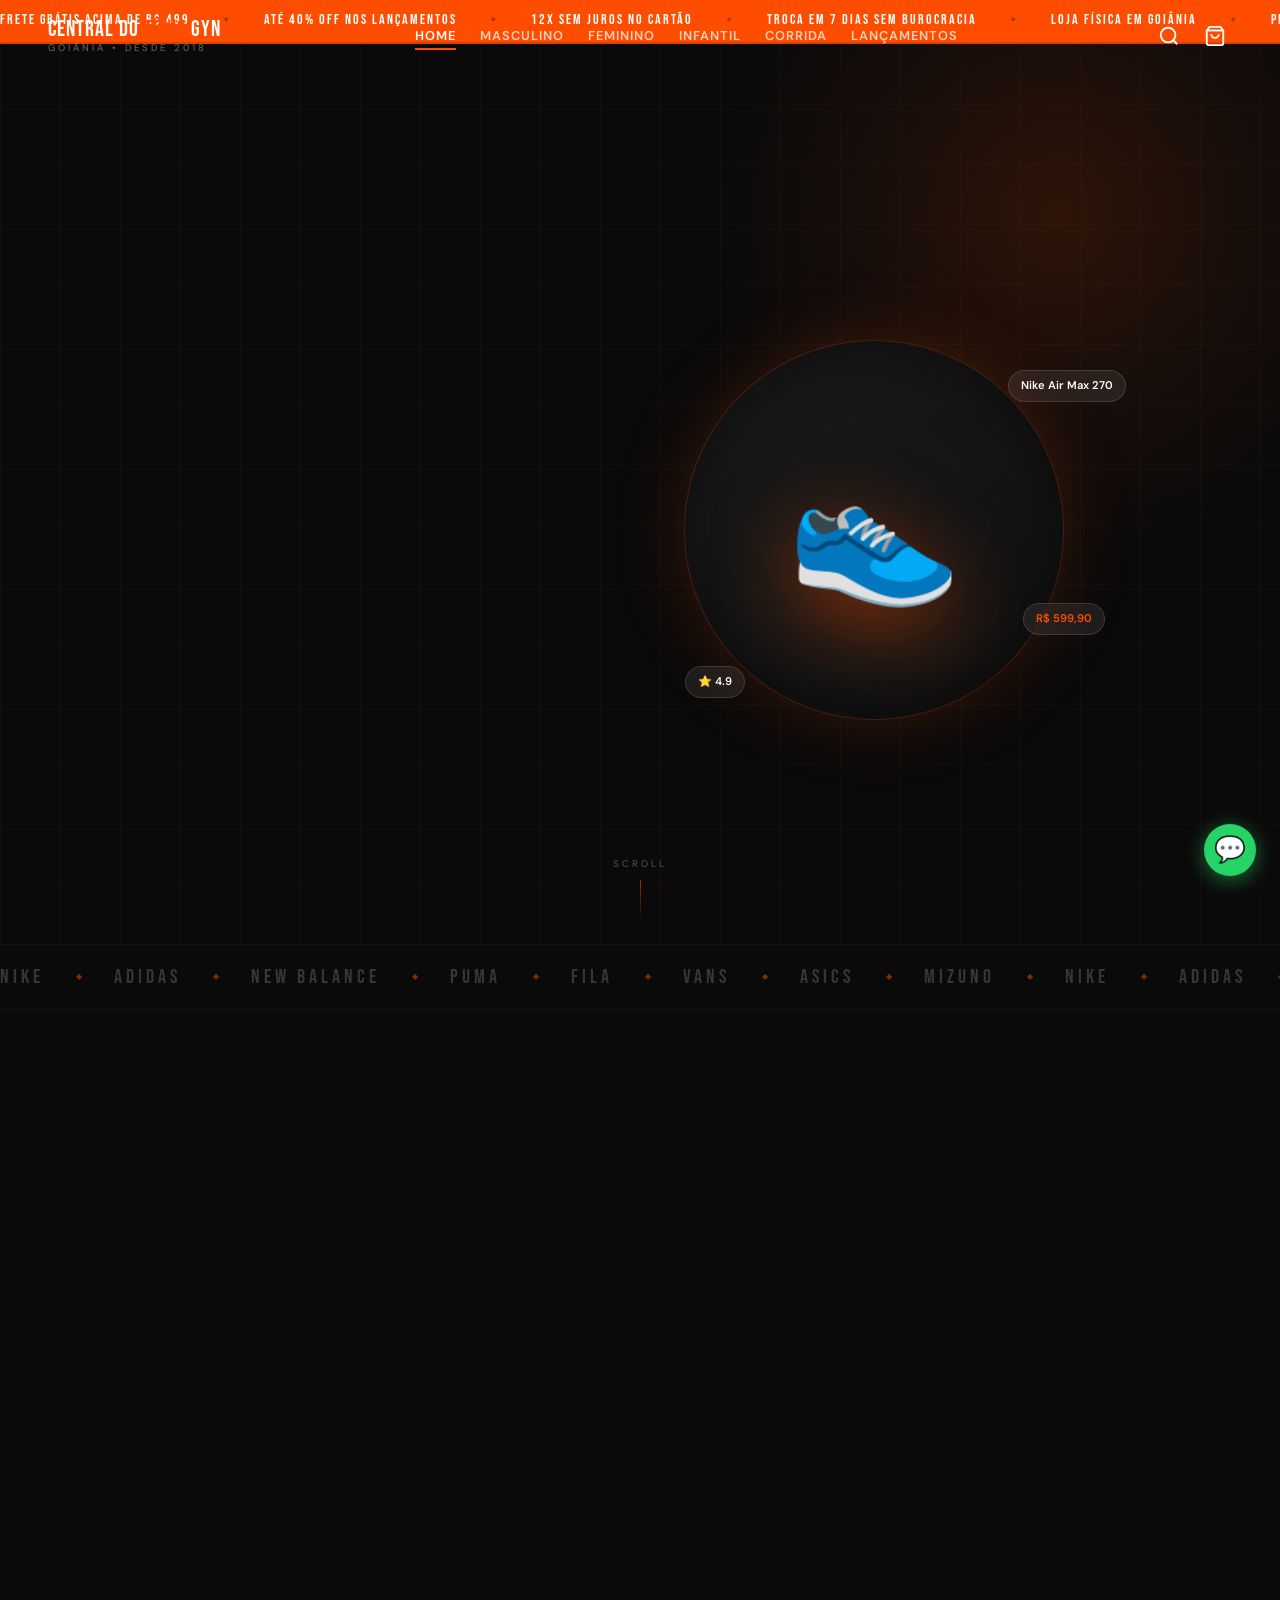
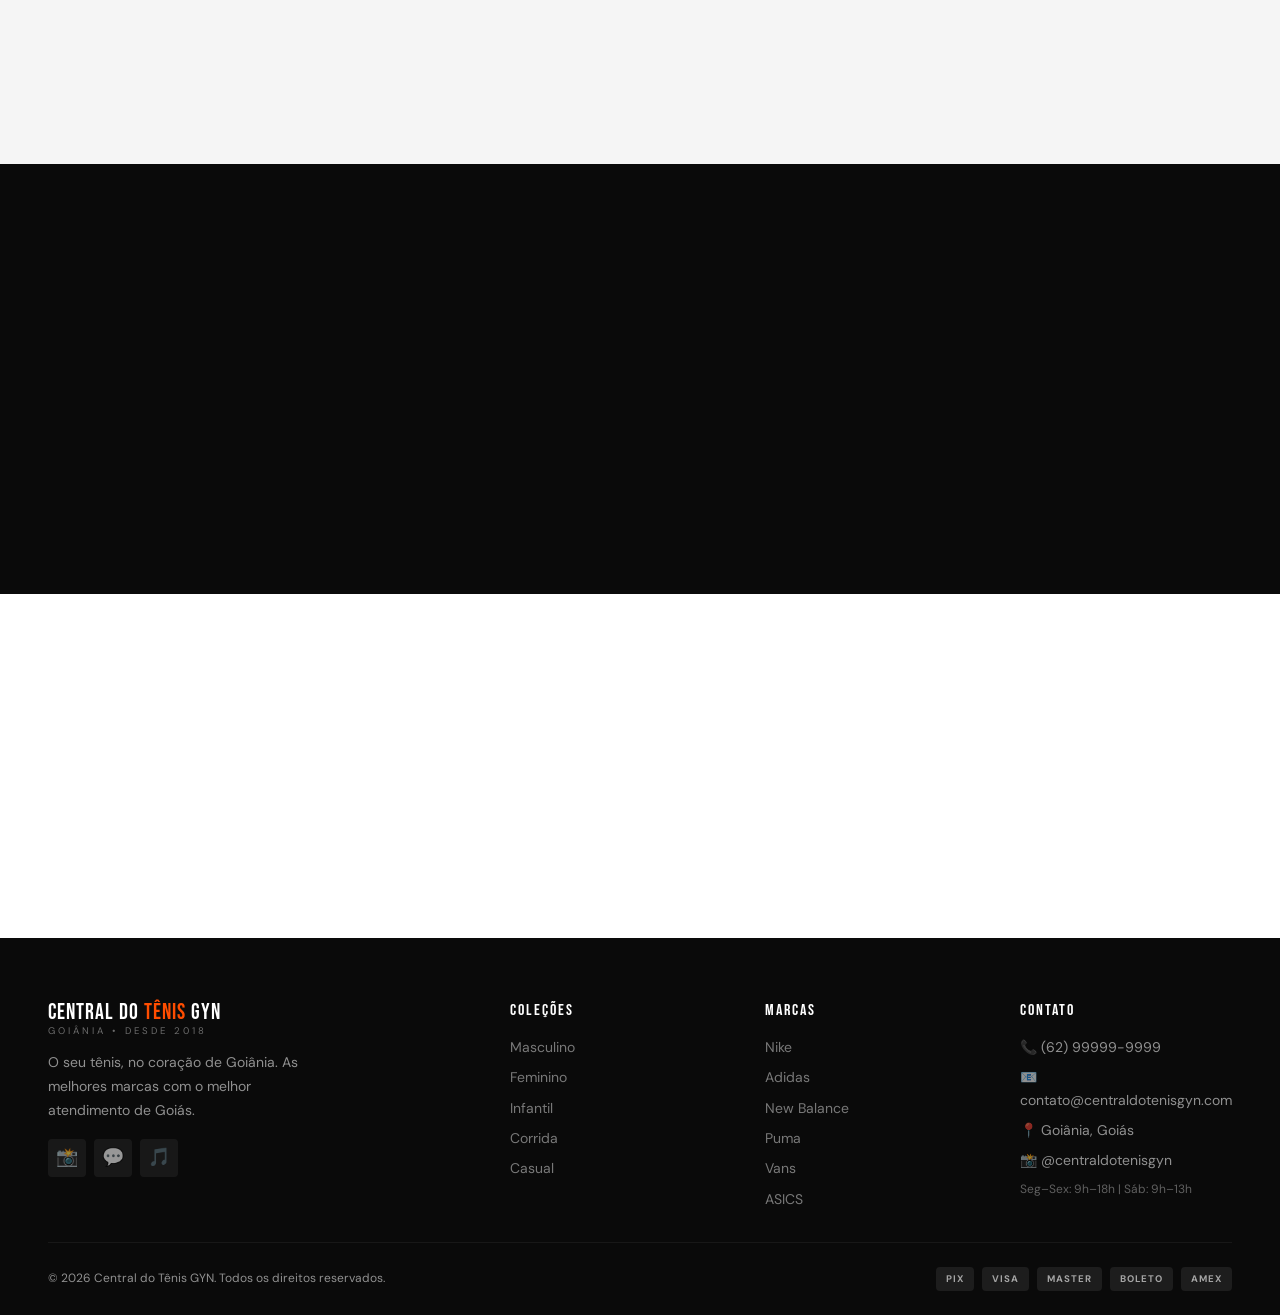
==== commit c16b8b08: "feat: redesign premium v2 — hero tech, gêneros, 30 produtos, ticker, cards animados" ====
--- a/index.html
+++ b/index.html
@@ -5,8 +5,11 @@
   <meta name="viewport" content="width=device-width, initial-scale=1.0">
   <meta name="description" content="Central do Tênis GYN — O seu tênis, no coração de Goiânia. Nike, Adidas, New Balance, Puma, Fila, Vans, ASICS e Mizuno.">
   <title>Central do Tênis GYN — O seu tênis, no coração de Goiânia</title>
+  <link rel="preconnect" href="https://fonts.googleapis.com">
+  <link rel="preconnect" href="https://fonts.gstatic.com" crossorigin>
+  <link href="https://fonts.googleapis.com/css2?family=Bebas+Neue&family=DM+Sans:wght@300;400;500;600;700;900&display=swap" rel="stylesheet">
+  <link rel="stylesheet" href="css/variables.css">
   <link rel="stylesheet" href="css/reset.css">
-  <link rel="stylesheet" href="css/variables.css">
   <link rel="stylesheet" href="css/style.css">
 </head>
 <body data-page="home">
@@ -15,26 +18,27 @@
   <header class="header" role="banner">
     <div class="container header-inner">
       <a href="index.html" class="logo" aria-label="Central do Tênis GYN">
-        <span class="logo-nome">Central do <span>Tênis</span></span>
-        <span class="logo-tag">GYN • Goiânia</span>
+        <span class="logo-nome">Central do <span>Tênis</span> GYN</span>
+        <span class="logo-tag">Goiânia • Desde 2018</span>
       </a>
-
       <nav class="nav-links" aria-label="Menu principal">
-        <a href="index.html">Home</a>
-        <a href="produtos.html">Produtos</a>
+        <a href="index.html" class="nav-link-active">Home</a>
+        <a href="produtos.html">Masculino</a>
+        <a href="produtos.html">Feminino</a>
+        <a href="produtos.html">Infantil</a>
         <a href="produtos.html?categoria=corrida">Corrida</a>
-        <a href="produtos.html?categoria=casual">Casual</a>
-        <a href="produtos.html?categoria=lançamentos">Lançamentos</a>
+        <a href="produtos.html?categoria=lancamentos">Lançamentos</a>
       </nav>
-
       <div class="header-actions">
         <form class="search-form" role="search">
           <input type="search" placeholder="Buscar tênis, marcas..." aria-label="Buscar">
-          <button type="submit">Buscar</button>
+          <button type="submit">→</button>
         </form>
-        <button class="btn-busca" aria-label="Abrir busca">🔍</button>
+        <button class="btn-busca" aria-label="Abrir busca">
+          <svg viewBox="0 0 24 24" fill="none" stroke="currentColor" stroke-width="2"><circle cx="11" cy="11" r="8"/><path d="m21 21-4.35-4.35"/></svg>
+        </button>
         <a href="carrinho.html" class="btn-cart-header" aria-label="Ver carrinho">
-          🛒
+          <svg viewBox="0 0 24 24" fill="none" stroke="currentColor" stroke-width="2"><path d="M6 2 3 6v14a2 2 0 0 0 2 2h14a2 2 0 0 0 2-2V6l-3-4z"/><line x1="3" y1="6" x2="21" y2="6"/><path d="M16 10a4 4 0 0 1-8 0"/></svg>
           <span class="cart-badge" aria-live="polite">0</span>
         </a>
         <button class="menu-toggle" aria-label="Menu" aria-expanded="false">
@@ -44,76 +48,187 @@
     </div>
   </header>
 
+  <!-- ====== TICKER ====== -->
+  <div class="ticker" aria-hidden="true">
+    <div class="ticker-track">
+      <span>FRETE GRÁTIS ACIMA DE R$ 499</span><span class="ticker-sep">✦</span>
+      <span>ATÉ 40% OFF NOS LANÇAMENTOS</span><span class="ticker-sep">✦</span>
+      <span>12X SEM JUROS NO CARTÃO</span><span class="ticker-sep">✦</span>
+      <span>TROCA EM 7 DIAS SEM BUROCRACIA</span><span class="ticker-sep">✦</span>
+      <span>LOJA FÍSICA EM GOIÂNIA</span><span class="ticker-sep">✦</span>
+      <span>PIX COM 10% DE DESCONTO</span><span class="ticker-sep">✦</span>
+      <span>FRETE GRÁTIS ACIMA DE R$ 499</span><span class="ticker-sep">✦</span>
+      <span>ATÉ 40% OFF NOS LANÇAMENTOS</span><span class="ticker-sep">✦</span>
+      <span>12X SEM JUROS NO CARTÃO</span><span class="ticker-sep">✦</span>
+      <span>TROCA EM 7 DIAS SEM BUROCRACIA</span><span class="ticker-sep">✦</span>
+      <span>LOJA FÍSICA EM GOIÂNIA</span><span class="ticker-sep">✦</span>
+      <span>PIX COM 10% DE DESCONTO</span><span class="ticker-sep">✦</span>
+    </div>
+  </div>
+
   <!-- ====== HERO ====== -->
-  <section class="hero" aria-label="Destaque">
+  <section class="hero" aria-label="Banner principal">
+    <div class="hero-bg-grid" aria-hidden="true"></div>
+    <div class="hero-glow" aria-hidden="true"></div>
     <div class="container hero-inner">
       <div class="hero-content animate">
-        <p class="hero-eyebrow">Nova coleção 2026</p>
-        <h1 class="hero-titulo">O par<br>certo<br><span>está aqui</span></h1>
-        <p class="hero-subtitulo">As melhores marcas do mundo, com o atendimento acolhedor de Goiânia. Entrega para todo o Brasil.</p>
+        <p class="hero-eyebrow"><span class="eyebrow-dot"></span> Nova Coleção 2026</p>
+        <h1 class="hero-titulo">
+          <span class="hero-title-outline">O PAR</span>
+          <span class="hero-title-solid">PERFEITO</span>
+          <span class="hero-title-orange">EXISTE.</span>
+        </h1>
+        <p class="hero-subtitulo">Nike, Adidas, New Balance e muito mais. Masculino, Feminino e Infantil. Entrega para todo o Brasil.</p>
         <div class="hero-ctas">
-          <a href="produtos.html" class="btn-hero-primary">Ver coleção</a>
-          <a href="produtos.html?categoria=lançamentos" class="btn-hero-outline">Lançamentos</a>
+          <a href="produtos.html" class="btn-hero-primary">
+            <span>VER COLEÇÃO</span>
+            <svg viewBox="0 0 24 24" fill="none" stroke="currentColor" stroke-width="2.5"><path d="M5 12h14M12 5l7 7-7 7"/></svg>
+          </a>
+          <a href="produtos.html?categoria=lancamentos" class="btn-hero-ghost">LANÇAMENTOS</a>
         </div>
         <div class="hero-stats">
           <div class="stat"><span class="stat-num">8+</span><span class="stat-label">Marcas</span></div>
-          <div class="stat"><span class="stat-num">200+</span><span class="stat-label">Modelos</span></div>
-          <div class="stat"><span class="stat-num">4.9★</span><span class="stat-label">Avaliação</span></div>
-        </div>
-      </div>
-      <div class="hero-img" aria-hidden="true">
-        <div class="hero-placeholder"></div>
-      </div>
+          <div class="stat-div"></div>
+          <div class="stat"><span class="stat-num">30+</span><span class="stat-label">Modelos</span></div>
+          <div class="stat-div"></div>
+          <div class="stat"><span class="stat-num">4.9</span><span class="stat-label">★ Avaliação</span></div>
+        </div>
+      </div>
+      <div class="hero-visual" aria-hidden="true">
+        <div class="hero-shoe-stage">
+          <div class="hero-shoe-glow"></div>
+          <div class="hero-shoe-circle">
+            <div class="hero-shoe-emoji">👟</div>
+          </div>
+          <div class="hero-floating-tags">
+            <div class="float-tag float-tag-1">Nike Air Max 270</div>
+            <div class="float-tag float-tag-2">R$ 599,90</div>
+            <div class="float-tag float-tag-3">⭐ 4.9</div>
+          </div>
+        </div>
+      </div>
+    </div>
+    <div class="hero-scroll-hint" aria-hidden="true">
+      <span>SCROLL</span>
+      <div class="hero-scroll-line"></div>
     </div>
   </section>
 
   <!-- ====== MARCAS ====== -->
   <div class="marcas-section" aria-label="Marcas disponíveis">
     <div class="marcas-track">
-      <span class="marca-item">Nike</span>
-      <span class="marca-item">Adidas</span>
-      <span class="marca-item">New Balance</span>
-      <span class="marca-item">Puma</span>
-      <span class="marca-item">Fila</span>
-      <span class="marca-item">Vans</span>
-      <span class="marca-item">ASICS</span>
-      <span class="marca-item">Mizuno</span>
-      <!-- duplicado para loop infinito -->
-      <span class="marca-item">Nike</span>
-      <span class="marca-item">Adidas</span>
-      <span class="marca-item">New Balance</span>
-      <span class="marca-item">Puma</span>
-      <span class="marca-item">Fila</span>
-      <span class="marca-item">Vans</span>
-      <span class="marca-item">ASICS</span>
-      <span class="marca-item">Mizuno</span>
+      <span class="marca-item">NIKE</span><span class="marca-sep">◆</span>
+      <span class="marca-item">ADIDAS</span><span class="marca-sep">◆</span>
+      <span class="marca-item">NEW BALANCE</span><span class="marca-sep">◆</span>
+      <span class="marca-item">PUMA</span><span class="marca-sep">◆</span>
+      <span class="marca-item">FILA</span><span class="marca-sep">◆</span>
+      <span class="marca-item">VANS</span><span class="marca-sep">◆</span>
+      <span class="marca-item">ASICS</span><span class="marca-sep">◆</span>
+      <span class="marca-item">MIZUNO</span><span class="marca-sep">◆</span>
+      <span class="marca-item">NIKE</span><span class="marca-sep">◆</span>
+      <span class="marca-item">ADIDAS</span><span class="marca-sep">◆</span>
+      <span class="marca-item">NEW BALANCE</span><span class="marca-sep">◆</span>
+      <span class="marca-item">PUMA</span><span class="marca-sep">◆</span>
+      <span class="marca-item">FILA</span><span class="marca-sep">◆</span>
+      <span class="marca-item">VANS</span><span class="marca-sep">◆</span>
+      <span class="marca-item">ASICS</span><span class="marca-sep">◆</span>
+      <span class="marca-item">MIZUNO</span><span class="marca-sep">◆</span>
     </div>
   </div>
+
+  <!-- ====== COLEÇÕES POR GÊNERO ====== -->
+  <section class="section generos-section" aria-label="Coleções por gênero">
+    <div class="container">
+      <div class="section-header animate">
+        <div>
+          <span class="section-label">Encontre o seu</span>
+          <h2 class="section-titulo">Coleções</h2>
+        </div>
+      </div>
+      <div class="generos-grid">
+        <a href="produtos.html?genero=masculino" class="genero-card genero-masc animate">
+          <div class="genero-bg" aria-hidden="true"></div>
+          <div class="genero-shoe" aria-hidden="true">👟</div>
+          <div class="genero-content">
+            <p class="genero-label">Para ele</p>
+            <h3 class="genero-titulo">Masculino</h3>
+            <span class="genero-cta">Ver coleção →</span>
+          </div>
+        </a>
+        <a href="produtos.html?genero=feminino" class="genero-card genero-fem animate reveal-delay-1">
+          <div class="genero-bg" aria-hidden="true"></div>
+          <div class="genero-shoe" aria-hidden="true">👠</div>
+          <div class="genero-content">
+            <p class="genero-label">Para ela</p>
+            <h3 class="genero-titulo">Feminino</h3>
+            <span class="genero-cta">Ver coleção →</span>
+          </div>
+        </a>
+        <a href="produtos.html?genero=infantil" class="genero-card genero-kids animate reveal-delay-2">
+          <div class="genero-bg" aria-hidden="true"></div>
+          <div class="genero-shoe" aria-hidden="true">👟</div>
+          <div class="genero-content">
+            <p class="genero-label">Para os pequenos</p>
+            <h3 class="genero-titulo">Infantil</h3>
+            <span class="genero-cta">Ver coleção →</span>
+          </div>
+        </a>
+      </div>
+    </div>
+  </section>
 
   <!-- ====== MAIS VENDIDOS ====== -->
   <section class="section" id="mais-vendidos" aria-label="Mais Vendidos">
     <div class="container">
       <div class="section-header animate">
         <div>
-          <span class="section-label">Destaques</span>
+          <span class="section-label">Os queridinhos</span>
           <h2 class="section-titulo">Mais Vendidos</h2>
         </div>
         <a href="produtos.html" class="link-ver-todos">Ver todos →</a>
       </div>
-      <div class="grid-4" id="grid-mais-vendidos" role="list" aria-label="Produtos mais vendidos">
-        <!-- Renderizado por JS -->
+      <div class="grid-4" id="grid-mais-vendidos" role="list"></div>
+    </div>
+  </section>
+
+  <!-- ====== DESTAQUE PRODUTO ====== -->
+  <section class="destaque-section" aria-label="Produto em destaque">
+    <div class="container">
+      <div class="destaque-inner animate">
+        <div class="destaque-texto">
+          <p class="destaque-eyebrow">Drop da Semana</p>
+          <h2 class="destaque-titulo">Adidas<br>Ultraboost 22</h2>
+          <p class="destaque-desc">Tecnologia BOOST para retorno de energia incrível. O tênis de corrida mais avançado da Adidas — agora com 10% OFF.</p>
+          <div class="destaque-preco">
+            <span class="destaque-preco-old">R$ 749,90</span>
+            <span class="destaque-preco-atual">R$ 674,91</span>
+          </div>
+          <a href="produto.html?id=2" class="btn-hero-primary">
+            <span>COMPRAR AGORA</span>
+            <svg viewBox="0 0 24 24" fill="none" stroke="currentColor" stroke-width="2.5"><path d="M5 12h14M12 5l7 7-7 7"/></svg>
+          </a>
+        </div>
+        <div class="destaque-img" aria-hidden="true">
+          <div class="destaque-shoe-glow"></div>
+          <div class="destaque-shoe">👟</div>
+          <div class="destaque-badge">-10% OFF</div>
+        </div>
       </div>
     </div>
   </section>
 
   <!-- ====== BANNER OFERTA ====== -->
-  <div class="banner-oferta animate" role="complementary" aria-label="Oferta especial">
+  <div class="banner-oferta animate" role="complementary">
     <div class="container banner-oferta-inner">
       <div>
+        <p class="banner-eyebrow">Oferta Limitada</p>
         <h2 class="banner-titulo">Até 40% OFF<br>nos lançamentos</h2>
-        <p class="banner-sub">Só enquanto durar o estoque. Aproveite!</p>
-      </div>
-      <a href="produtos.html?categoria=lançamentos" class="btn-banner">Aproveitar oferta</a>
+        <p class="banner-sub">Só enquanto durar o estoque. Não perca!</p>
+      </div>
+      <a href="produtos.html" class="btn-banner">
+        APROVEITAR AGORA
+        <svg viewBox="0 0 24 24" fill="none" stroke="currentColor" stroke-width="2.5"><path d="M5 12h14M12 5l7 7-7 7"/></svg>
+      </a>
     </div>
   </div>
 
@@ -127,53 +242,51 @@
         </div>
       </div>
       <div class="categorias-grid">
-        <div class="categoria-card animate" data-categoria="casual" role="button" tabindex="0" aria-label="Ver tênis masculinos">
+        <div class="categoria-card animate" data-categoria="casual" role="button" tabindex="0">
           <span class="categoria-icone">👟</span>
-          <p class="categoria-nome">Masculino</p>
-          <p class="categoria-qtd">Tamanhos 38–44</p>
-        </div>
-        <div class="categoria-card animate" data-categoria="casual" role="button" tabindex="0" aria-label="Ver tênis femininos">
-          <span class="categoria-icone">👠</span>
-          <p class="categoria-nome">Feminino</p>
-          <p class="categoria-qtd">Tamanhos 34–40</p>
-        </div>
-        <div class="categoria-card animate" data-categoria="corrida" role="button" tabindex="0" aria-label="Ver tênis de corrida">
+          <p class="categoria-nome">Casual</p>
+          <p class="categoria-qtd">Dia a dia</p>
+        </div>
+        <div class="categoria-card animate" data-categoria="corrida" role="button" tabindex="0">
           <span class="categoria-icone">🏃</span>
           <p class="categoria-nome">Corrida</p>
-          <p class="categoria-qtd">Performance + Treino</p>
-        </div>
-        <div class="categoria-card animate" data-categoria="casual" role="button" tabindex="0" aria-label="Ver tênis casuais">
-          <span class="categoria-icone">🎯</span>
-          <p class="categoria-nome">Casual</p>
-          <p class="categoria-qtd">Dia a dia</p>
-        </div>
-        <div class="categoria-card animate" data-categoria="lançamentos" role="button" tabindex="0" aria-label="Ver lançamentos">
+          <p class="categoria-qtd">Performance</p>
+        </div>
+        <div class="categoria-card animate" data-categoria="lancamentos" role="button" tabindex="0">
           <span class="categoria-icone">🚀</span>
           <p class="categoria-nome">Lançamentos</p>
           <p class="categoria-qtd">Novidades 2026</p>
         </div>
+        <div class="categoria-card animate" data-genero="feminino" role="button" tabindex="0">
+          <span class="categoria-icone">👠</span>
+          <p class="categoria-nome">Feminino</p>
+          <p class="categoria-qtd">Tam. 34–40</p>
+        </div>
+        <div class="categoria-card animate" data-genero="infantil" role="button" tabindex="0">
+          <span class="categoria-icone">🎒</span>
+          <p class="categoria-nome">Infantil</p>
+          <p class="categoria-qtd">Tam. 28–35</p>
+        </div>
       </div>
     </div>
   </section>
 
   <!-- ====== NOVIDADES ====== -->
-  <section class="section" aria-label="Novidades" style="background: var(--cinza-claro);">
+  <section class="section novidades-section" aria-label="Novidades">
     <div class="container">
       <div class="section-header animate">
         <div>
           <span class="section-label">Acabou de chegar</span>
           <h2 class="section-titulo">Novidades</h2>
         </div>
-        <a href="produtos.html?ordem=novidades" class="link-ver-todos">Ver todas →</a>
-      </div>
-      <div class="grid-3" id="grid-novidades" role="list" aria-label="Produtos novos">
-        <!-- Renderizado por JS -->
-      </div>
+        <a href="produtos.html" class="link-ver-todos">Ver todas →</a>
+      </div>
+      <div class="grid-3" id="grid-novidades" role="list"></div>
     </div>
   </section>
 
   <!-- ====== DEPOIMENTOS ====== -->
-  <section class="depoimentos-section" aria-label="Depoimentos de clientes">
+  <section class="depoimentos-section" aria-label="Depoimentos">
     <div class="container">
       <div class="section-header animate">
         <div>
@@ -183,54 +296,68 @@
       </div>
       <div class="depoimentos-grid">
         <article class="depoimento-card animate">
+          <div class="depoimento-quote">"</div>
           <div class="depoimento-estrelas">★★★★★</div>
-          <p class="depoimento-texto">"Comprei meu Nike Air Max e chegou em 2 dias! Qualidade impecável e atendimento muito atencioso. Com certeza vou comprar de novo."</p>
-          <p class="depoimento-autor">Mariana S.</p>
-          <p class="depoimento-cidade">Goiânia, GO</p>
+          <p class="depoimento-texto">Comprei meu Nike Air Max e chegou em 2 dias! Qualidade impecável e atendimento muito atencioso. Com certeza vou comprar de novo.</p>
+          <div class="depoimento-autor-row">
+            <div class="depoimento-avatar">M</div>
+            <div>
+              <p class="depoimento-autor">Mariana S.</p>
+              <p class="depoimento-cidade">Goiânia, GO</p>
+            </div>
+          </div>
         </article>
-        <article class="depoimento-card animate">
+        <article class="depoimento-card animate reveal-delay-1">
+          <div class="depoimento-quote">"</div>
           <div class="depoimento-estrelas">★★★★★</div>
-          <p class="depoimento-texto">"Minha loja de tênis favorita de Goiânia! Variedade incrível, preço justo e as trocas são super fáceis. Recomendo pra todo mundo!"</p>
-          <p class="depoimento-autor">Carlos E.</p>
-          <p class="depoimento-cidade">Aparecida de Goiânia, GO</p>
+          <p class="depoimento-texto">Minha loja de tênis favorita de Goiânia! Variedade incrível, preço justo e trocas super fáceis. Recomendo pra todo mundo!</p>
+          <div class="depoimento-autor-row">
+            <div class="depoimento-avatar">C</div>
+            <div>
+              <p class="depoimento-autor">Carlos E.</p>
+              <p class="depoimento-cidade">Aparecida de Goiânia, GO</p>
+            </div>
+          </div>
         </article>
-        <article class="depoimento-card animate">
+        <article class="depoimento-card animate reveal-delay-2">
+          <div class="depoimento-quote">"</div>
           <div class="depoimento-estrelas">★★★★★</div>
-          <p class="depoimento-texto">"Finalmente uma loja com tênis de corrida de verdade aqui em Goiás. O Gel-Kayano que comprei mudou meus treinos. Site fácil de usar!"</p>
-          <p class="depoimento-autor">Fernanda R.</p>
-          <p class="depoimento-cidade">Goiânia, GO</p>
+          <p class="depoimento-texto">Finalmente uma loja com tênis de corrida de verdade aqui em Goiás. O Gel-Kayano que comprei mudou meus treinos!</p>
+          <div class="depoimento-autor-row">
+            <div class="depoimento-avatar">F</div>
+            <div>
+              <p class="depoimento-autor">Fernanda R.</p>
+              <p class="depoimento-cidade">Goiânia, GO</p>
+            </div>
+          </div>
         </article>
       </div>
     </div>
   </section>
 
   <!-- ====== DIFERENCIAIS ====== -->
-  <section class="section" aria-label="Nossos diferenciais">
-    <div class="container">
-      <div class="section-header animate" style="justify-content:center; text-align:center; display:block; margin-bottom:var(--gap-2xl)">
-        <span class="section-label">Por que escolher a gente</span>
-        <h2 class="section-titulo">Nossos diferenciais</h2>
-      </div>
+  <section class="section diferenciais-section" aria-label="Nossos diferenciais">
+    <div class="container">
       <div class="diferenciais-grid">
         <div class="diferencial-item animate">
-          <span class="diferencial-icone">🚚</span>
+          <div class="diferencial-icon-wrap"><span class="diferencial-icone">🚚</span></div>
           <h3 class="diferencial-titulo">Entrega Brasil</h3>
-          <p class="diferencial-desc">Enviamos para todos os estados. Frete rastreado e entrega rápida.</p>
-        </div>
-        <div class="diferencial-item animate">
-          <span class="diferencial-icone">📍</span>
+          <p class="diferencial-desc">Enviamos para todos os estados. Frete rastreado e rápido.</p>
+        </div>
+        <div class="diferencial-item animate reveal-delay-1">
+          <div class="diferencial-icon-wrap"><span class="diferencial-icone">📍</span></div>
           <h3 class="diferencial-titulo">Loja Física GYN</h3>
-          <p class="diferencial-desc">Visite nossa loja no coração de Goiânia e experimente antes de comprar.</p>
-        </div>
-        <div class="diferencial-item animate">
-          <span class="diferencial-icone">💳</span>
+          <p class="diferencial-desc">Visite nossa loja no coração de Goiânia e experimente.</p>
+        </div>
+        <div class="diferencial-item animate reveal-delay-2">
+          <div class="diferencial-icon-wrap"><span class="diferencial-icone">💳</span></div>
           <h3 class="diferencial-titulo">12x sem juros</h3>
-          <p class="diferencial-desc">Parcele em até 12x no cartão sem acréscimo. Ou -10% no Pix.</p>
-        </div>
-        <div class="diferencial-item animate">
-          <span class="diferencial-icone">🔄</span>
+          <p class="diferencial-desc">Parcele em até 12x no cartão. Ou -10% no Pix.</p>
+        </div>
+        <div class="diferencial-item animate reveal-delay-3">
+          <div class="diferencial-icon-wrap"><span class="diferencial-icone">🔄</span></div>
           <h3 class="diferencial-titulo">Troca em 7 dias</h3>
-          <p class="diferencial-desc">Não gostou? Troque sem burocracia em até 7 dias corridos.</p>
+          <p class="diferencial-desc">Não gostou? Troque sem burocracia em 7 dias corridos.</p>
         </div>
       </div>
     </div>
@@ -242,33 +369,29 @@
       <div class="footer-grid">
         <div class="footer-brand">
           <a href="index.html" class="logo" aria-label="Central do Tênis GYN">
-            <span class="logo-nome">Central do <span>Tênis</span></span>
-            <span class="logo-tag">GYN • Goiânia</span>
+            <span class="logo-nome">Central do <span>Tênis</span> GYN</span>
+            <span class="logo-tag">Goiânia • Desde 2018</span>
           </a>
-          <p class="footer-desc" style="margin-top:1rem">O seu tênis, no coração de Goiânia. As melhores marcas com o melhor atendimento de Goiás.</p>
-          <div class="footer-social" style="margin-top:1.5rem">
+          <p class="footer-desc">O seu tênis, no coração de Goiânia. As melhores marcas com o melhor atendimento de Goiás.</p>
+          <div class="footer-social">
             <a href="#" class="btn-social" aria-label="Instagram">📸</a>
             <a href="#" class="btn-social" aria-label="WhatsApp">💬</a>
-            <a href="#" class="btn-social" aria-label="Facebook">📘</a>
             <a href="#" class="btn-social" aria-label="TikTok">🎵</a>
           </div>
         </div>
-
-        <div>
-          <h3 class="footer-title">Navegação</h3>
-          <nav class="footer-links" aria-label="Links do rodapé">
-            <a href="index.html">Home</a>
-            <a href="produtos.html">Todos os produtos</a>
+        <div>
+          <h3 class="footer-title">Coleções</h3>
+          <nav class="footer-links">
+            <a href="produtos.html?genero=masculino">Masculino</a>
+            <a href="produtos.html?genero=feminino">Feminino</a>
+            <a href="produtos.html?genero=infantil">Infantil</a>
             <a href="produtos.html?categoria=corrida">Corrida</a>
             <a href="produtos.html?categoria=casual">Casual</a>
-            <a href="produtos.html?categoria=lançamentos">Lançamentos</a>
-            <a href="carrinho.html">Carrinho</a>
           </nav>
         </div>
-
         <div>
           <h3 class="footer-title">Marcas</h3>
-          <nav class="footer-links" aria-label="Marcas disponíveis">
+          <nav class="footer-links">
             <a href="produtos.html?marca=Nike">Nike</a>
             <a href="produtos.html?marca=Adidas">Adidas</a>
             <a href="produtos.html?marca=New Balance">New Balance</a>
@@ -277,31 +400,35 @@
             <a href="produtos.html?marca=ASICS">ASICS</a>
           </nav>
         </div>
-
         <div class="footer-contato">
           <h3 class="footer-title">Contato</h3>
           <p>📞 (62) 99999-9999</p>
           <p>📧 contato@centraldotenisgyn.com</p>
-          <p>📍 Goiânia, Goiás — Brasil</p>
-          <p style="margin-top:0.5rem">📸 @centraldotenisgyn</p>
-          <p style="margin-top:0.5rem; font-size:0.8rem; color:rgba(255,255,255,0.4)">Seg–Sex: 9h–18h | Sáb: 9h–13h</p>
-        </div>
-      </div>
-
+          <p>📍 Goiânia, Goiás</p>
+          <p>📸 @centraldotenisgyn</p>
+          <p style="font-size:0.75rem;color:rgba(255,255,255,0.35);margin-top:0.5rem">Seg–Sex: 9h–18h | Sáb: 9h–13h</p>
+        </div>
+      </div>
       <div class="footer-bottom">
         <p class="footer-copy">© 2026 Central do Tênis GYN. Todos os direitos reservados.</p>
-        <div class="footer-pagamentos" aria-label="Formas de pagamento">
+        <div class="footer-pagamentos">
           <span class="pagamento-badge">PIX</span>
           <span class="pagamento-badge">VISA</span>
           <span class="pagamento-badge">MASTER</span>
           <span class="pagamento-badge">BOLETO</span>
+          <span class="pagamento-badge">AMEX</span>
         </div>
       </div>
     </div>
   </footer>
+
+  <!-- WhatsApp Float -->
+  <a href="https://wa.me/5562999999999" class="whatsapp-float" target="_blank" rel="noopener" aria-label="Falar no WhatsApp">
+    <span>💬</span>
+  </a>
 
   <script src="js/dados.js"></script>
   <script src="js/carrinho.js"></script>
   <script src="js/main.js"></script>
 </body>
-</html>
+</html>
--- a/css/style.css
+++ b/css/style.css
@@ -1,8 +1,6 @@
 /* =============================================
-   STYLE.CSS — Central do Tênis GYN
+   STYLE.CSS v2 — Central do Tênis GYN
    ============================================= */
-
-@import url('https://fonts.googleapis.com/css2?family=Bebas+Neue&family=DM+Sans:wght@400;500;600;700&display=swap');
 
 body {
   font-family: var(--font-corpo);
@@ -18,1643 +16,764 @@
   padding: 0 var(--container-px);
 }
 
-/* =============================================
-   HEADER
-   ============================================= */
+/* ── HEADER ── */
 .header {
-  position: fixed;
-  top: 0; left: 0; right: 0;
+  position: fixed; top:0; left:0; right:0;
   height: var(--header-h);
   background: transparent;
   z-index: 1000;
   transition: background var(--transition-base), backdrop-filter var(--transition-base), box-shadow var(--transition-base);
 }
-
 .header.scrolled {
-  background: rgba(10, 10, 10, 0.92);
-  backdrop-filter: blur(16px);
-  -webkit-backdrop-filter: blur(16px);
-  box-shadow: 0 2px 24px rgba(0,0,0,0.4);
-}
-
+  background: rgba(10,10,10,0.95);
+  backdrop-filter: blur(20px);
+  -webkit-backdrop-filter: blur(20px);
+  box-shadow: 0 1px 0 rgba(255,77,0,0.3), 0 4px 32px rgba(0,0,0,0.5);
+}
 .header-inner {
-  display: flex;
-  align-items: center;
-  justify-content: space-between;
-  height: 100%;
-}
-
-.logo {
-  display: flex;
-  flex-direction: column;
-  line-height: 1;
-  color: var(--branco);
-}
-
-.logo-nome {
-  font-family: var(--font-titulo);
-  font-size: var(--fs-xl);
-  letter-spacing: 1px;
-  color: var(--branco);
-}
-
+  display: flex; align-items: center; justify-content: space-between; height: 100%;
+}
+.logo { display:flex; flex-direction:column; line-height:1; color:var(--branco); }
+.logo-nome { font-family:var(--font-titulo); font-size:1.35rem; letter-spacing:1px; }
 .logo-nome span { color: var(--laranja); }
-
-.logo-tag {
-  font-size: var(--fs-xs);
-  color: var(--cinza-medio);
-  letter-spacing: 2px;
-  text-transform: uppercase;
-}
-
-.nav-links {
-  display: flex;
-  gap: var(--gap-xl);
-  align-items: center;
-}
-
+.logo-tag { font-size:0.6rem; color:rgba(255,255,255,0.4); letter-spacing:3px; text-transform:uppercase; margin-top:2px; }
+
+.nav-links { display:flex; gap:var(--gap-xl); align-items:center; }
 .nav-links a {
-  color: rgba(255,255,255,0.8);
-  font-size: var(--fs-sm);
-  font-weight: 500;
-  letter-spacing: 0.5px;
-  text-transform: uppercase;
-  transition: color var(--transition-fast);
-  position: relative;
-}
-
+  color: rgba(255,255,255,0.75); font-size:0.8rem; font-weight:600;
+  letter-spacing:1px; text-transform:uppercase;
+  transition: color var(--transition-fast); position:relative; white-space:nowrap;
+}
 .nav-links a::after {
-  content: '';
-  position: absolute;
-  bottom: -4px; left: 0; right: 0;
-  height: 2px;
-  background: var(--laranja);
-  transform: scaleX(0);
-  transition: transform var(--transition-fast);
-}
-
-.nav-links a:hover { color: var(--branco); }
-.nav-links a:hover::after { transform: scaleX(1); }
-
-.header-actions {
-  display: flex;
-  align-items: center;
-  gap: var(--gap-md);
-}
-
+  content:''; position:absolute; bottom:-4px; left:0; right:0; height:2px;
+  background:var(--laranja); transform:scaleX(0); transition:transform var(--transition-fast);
+}
+.nav-links a:hover, .nav-link-active { color:var(--branco) !important; }
+.nav-links a:hover::after, .nav-link-active::after { transform:scaleX(1) !important; }
+
+.header-actions { display:flex; align-items:center; gap:var(--gap-md); }
 .btn-busca, .btn-cart-header {
-  color: var(--branco);
-  font-size: var(--fs-lg);
-  padding: var(--gap-xs);
-  position: relative;
-  transition: color var(--transition-fast);
-}
-
-.btn-busca:hover, .btn-cart-header:hover { color: var(--laranja); }
+  color:var(--branco); padding:6px; position:relative;
+  transition: color var(--transition-fast); background:none; border:none; cursor:pointer;
+}
+.btn-busca svg, .btn-cart-header svg { width:22px; height:22px; display:block; }
+.btn-busca:hover, .btn-cart-header:hover { color:var(--laranja); }
 
 .cart-badge {
-  position: absolute;
-  top: -6px; right: -6px;
-  background: var(--laranja);
-  color: var(--branco);
-  font-size: 10px;
-  font-weight: 700;
-  width: 18px; height: 18px;
-  border-radius: var(--radius-full);
-  display: none;
-  align-items: center;
-  justify-content: center;
-  line-height: 1;
-}
-
-.cart-badge.bounce {
-  animation: badge-bounce 0.4s cubic-bezier(0.36, 0.07, 0.19, 0.97);
-}
-
-@keyframes badge-bounce {
-  0%, 100% { transform: scale(1); }
-  30% { transform: scale(1.4); }
-  60% { transform: scale(0.9); }
-}
+  position:absolute; top:-4px; right:-4px;
+  background:var(--laranja); color:var(--branco);
+  font-size:9px; font-weight:700; width:16px; height:16px;
+  border-radius:50%; display:none; align-items:center; justify-content:center;
+}
+.cart-badge.bounce { animation: badge-bounce 0.4s cubic-bezier(0.36,0.07,0.19,0.97); }
+@keyframes badge-bounce { 0%,100%{transform:scale(1)} 30%{transform:scale(1.5)} 60%{transform:scale(0.85)} }
 
 .search-form {
-  position: absolute;
-  top: var(--header-h);
-  left: 0; right: 0;
-  background: rgba(10,10,10,0.96);
-  padding: var(--gap-md) var(--container-px);
-  display: none;
-  gap: var(--gap-sm);
-  backdrop-filter: blur(16px);
-}
-
-.search-form.open { display: flex; }
-
+  position:absolute; top:var(--header-h); left:0; right:0;
+  background:rgba(8,8,8,0.97); padding:var(--gap-md) var(--container-px);
+  display:none; gap:var(--gap-sm); backdrop-filter:blur(20px);
+  border-bottom: 1px solid rgba(255,77,0,0.2);
+}
+.search-form.open { display:flex; }
 .search-form input {
-  flex: 1;
-  background: rgba(255,255,255,0.1);
-  border: 1px solid rgba(255,255,255,0.15);
-  color: var(--branco);
-  padding: var(--gap-sm) var(--gap-md);
-  border-radius: var(--radius-sm);
-  font-size: var(--fs-base);
-}
-
-.search-form input::placeholder { color: var(--cinza-medio); }
-
+  flex:1; background:rgba(255,255,255,0.08); border:1px solid rgba(255,255,255,0.12);
+  color:var(--branco); padding:var(--gap-sm) var(--gap-md); border-radius:var(--radius-sm);
+  font-size:var(--fs-base); font-family:var(--font-corpo);
+}
+.search-form input:focus { border-color:var(--laranja); outline:none; }
+.search-form input::placeholder { color:rgba(255,255,255,0.3); }
 .search-form button {
-  background: var(--laranja);
-  color: var(--branco);
-  padding: var(--gap-sm) var(--gap-lg);
-  border-radius: var(--radius-sm);
-  font-weight: 600;
+  background:var(--laranja); color:var(--branco);
+  padding:var(--gap-sm) var(--gap-xl); border-radius:var(--radius-sm);
+  font-weight:700; font-size:var(--fs-lg); border:none; cursor:pointer;
 }
 
 .menu-toggle {
-  display: none;
-  color: var(--branco);
-  font-size: var(--fs-xl);
-  flex-direction: column;
-  gap: 5px;
-  padding: 4px;
-}
-
-.menu-toggle span {
-  display: block;
-  width: 24px; height: 2px;
-  background: var(--branco);
-  transition: var(--transition-fast);
-}
-
-/* =============================================
-   HERO
-   ============================================= */
+  display:none; color:var(--branco); flex-direction:column;
+  gap:5px; padding:4px; background:none; border:none; cursor:pointer;
+}
+.menu-toggle span { display:block; width:22px; height:2px; background:currentColor; }
+
+/* ── TICKER ── */
+.ticker {
+  background: var(--laranja); overflow:hidden; padding: 10px 0;
+  border-bottom: 2px solid rgba(0,0,0,0.15);
+}
+.ticker-track {
+  display:flex; gap:var(--gap-2xl); width:max-content;
+  animation: ticker-scroll 30s linear infinite;
+  align-items:center;
+}
+.ticker-track:hover { animation-play-state: paused; }
+.ticker-track span {
+  font-family:var(--font-titulo); font-size:0.85rem; letter-spacing:2px;
+  color:var(--branco); white-space:nowrap;
+}
+.ticker-sep { color:rgba(0,0,0,0.3) !important; font-size:0.6rem !important; }
+@keyframes ticker-scroll { from{transform:translateX(0)} to{transform:translateX(-50%)} }
+
+/* ── HERO ── */
 .hero {
-  min-height: 100vh;
-  background: var(--preto);
-  display: flex;
-  align-items: center;
-  position: relative;
-  overflow: hidden;
-}
-
-.hero::before {
-  content: '';
-  position: absolute;
-  top: -200px; right: -200px;
-  width: 600px; height: 600px;
-  background: radial-gradient(circle, rgba(255,77,0,0.15) 0%, transparent 70%);
-  pointer-events: none;
-}
-
+  min-height: 100vh; background:var(--preto);
+  display:flex; align-items:center;
+  position:relative; overflow:hidden;
+  padding-top: var(--header-h);
+}
+.hero-bg-grid {
+  position:absolute; inset:0; pointer-events:none;
+  background-image: linear-gradient(rgba(255,77,0,0.04) 1px, transparent 1px),
+                    linear-gradient(90deg, rgba(255,77,0,0.04) 1px, transparent 1px);
+  background-size: 60px 60px;
+}
+.hero-glow {
+  position:absolute; top:-20%; right:-10%; width:700px; height:700px; pointer-events:none;
+  background: radial-gradient(circle, rgba(255,77,0,0.15) 0%, rgba(255,77,0,0.05) 40%, transparent 70%);
+}
 .hero-inner {
-  display: grid;
-  grid-template-columns: 1fr 1fr;
-  align-items: center;
-  gap: var(--gap-4xl);
-  padding-top: var(--header-h);
-}
-
-.hero-content { color: var(--branco); }
-
+  display:grid; grid-template-columns:1fr 1fr;
+  align-items:center; gap:var(--gap-3xl); padding:var(--gap-4xl) 0;
+  position:relative; z-index:1;
+}
+.hero-content { color:var(--branco); }
 .hero-eyebrow {
-  font-size: var(--fs-sm);
-  letter-spacing: 4px;
-  text-transform: uppercase;
-  color: var(--laranja);
-  margin-bottom: var(--gap-md);
-  font-weight: 600;
-}
-
-.hero-titulo {
-  font-family: var(--font-titulo);
-  font-size: var(--fs-5xl);
-  line-height: 0.95;
-  color: var(--branco);
-  margin-bottom: var(--gap-lg);
-  text-transform: uppercase;
-}
-
-.hero-titulo span { color: var(--laranja); }
+  display:inline-flex; align-items:center; gap:var(--gap-sm);
+  font-size:0.75rem; font-weight:700; letter-spacing:4px;
+  text-transform:uppercase; color:var(--laranja); margin-bottom:var(--gap-lg);
+}
+.eyebrow-dot {
+  width:8px; height:8px; background:var(--laranja); border-radius:50%;
+  box-shadow: 0 0 12px var(--laranja); animation: pulse-dot 2s ease-in-out infinite;
+}
+@keyframes pulse-dot { 0%,100%{box-shadow:0 0 8px var(--laranja)} 50%{box-shadow:0 0 20px var(--laranja),0 0 40px rgba(255,77,0,0.4)} }
+
+.hero-titulo { font-family:var(--font-titulo); line-height:0.9; margin-bottom:var(--gap-xl); }
+.hero-title-outline {
+  display:block; font-size:clamp(3.5rem,7vw,6.5rem); letter-spacing:4px;
+  -webkit-text-stroke: 2px rgba(255,255,255,0.8); color:transparent;
+}
+.hero-title-solid {
+  display:block; font-size:clamp(4rem,8vw,7.5rem); letter-spacing:3px; color:var(--branco);
+}
+.hero-title-orange {
+  display:block; font-size:clamp(4rem,8vw,7.5rem); letter-spacing:3px; color:var(--laranja);
+  text-shadow: 0 0 60px rgba(255,77,0,0.5);
+}
 
 .hero-subtitulo {
-  font-size: var(--fs-md);
-  color: rgba(255,255,255,0.65);
-  margin-bottom: var(--gap-2xl);
-  max-width: 400px;
-}
-
-.hero-ctas {
-  display: flex;
-  gap: var(--gap-md);
-  flex-wrap: wrap;
-}
+  font-size:var(--fs-md); color:rgba(255,255,255,0.6);
+  margin-bottom:var(--gap-2xl); max-width:420px; line-height:1.7;
+}
+.hero-ctas { display:flex; gap:var(--gap-md); flex-wrap:wrap; margin-bottom:var(--gap-3xl); }
 
 .btn-hero-primary {
-  background: var(--laranja);
-  color: var(--branco);
-  padding: var(--gap-md) var(--gap-2xl);
-  font-family: var(--font-titulo);
-  font-size: var(--fs-lg);
-  letter-spacing: 1px;
-  border-radius: var(--radius-sm);
-  transition: background var(--transition-fast), transform var(--transition-fast), box-shadow var(--transition-fast);
-}
-
+  display:inline-flex; align-items:center; gap:var(--gap-sm);
+  background:var(--laranja); color:var(--branco);
+  padding:var(--gap-md) var(--gap-2xl);
+  font-family:var(--font-titulo); font-size:var(--fs-lg); letter-spacing:2px;
+  border-radius:var(--radius-sm);
+  transition: all var(--transition-fast);
+  box-shadow: 0 4px 24px rgba(255,77,0,0.4);
+  border:none; cursor:pointer;
+}
+.btn-hero-primary svg { width:18px; height:18px; transition:transform var(--transition-fast); }
 .btn-hero-primary:hover {
-  background: var(--laranja-escuro);
-  transform: translateY(-2px);
-  box-shadow: var(--shadow-laranja);
-}
-
-.btn-hero-outline {
-  border: 2px solid rgba(255,255,255,0.3);
-  color: var(--branco);
-  padding: var(--gap-md) var(--gap-2xl);
-  font-family: var(--font-titulo);
-  font-size: var(--fs-lg);
-  letter-spacing: 1px;
-  border-radius: var(--radius-sm);
-  transition: border-color var(--transition-fast), color var(--transition-fast);
-}
-
-.btn-hero-outline:hover {
-  border-color: var(--laranja);
-  color: var(--laranja);
-}
-
-.hero-img {
-  display: flex;
-  justify-content: center;
-  align-items: center;
-}
-
-.hero-placeholder {
-  width: 500px; height: 500px;
-  background: radial-gradient(circle at 40% 50%, rgba(255,77,0,0.25) 0%, rgba(255,77,0,0.05) 60%, transparent 100%),
-              linear-gradient(135deg, #1a1a1a 0%, #0a0a0a 100%);
-  border-radius: 50%;
-  display: flex;
-  align-items: center;
-  justify-content: center;
-  position: relative;
-}
-
-.hero-placeholder::after {
-  content: '👟';
-  font-size: 120px;
+  background:var(--laranja-escuro); transform:translateY(-2px);
+  box-shadow: 0 8px 40px rgba(255,77,0,0.6);
+}
+.btn-hero-primary:hover svg { transform:translateX(4px); }
+
+.btn-hero-ghost {
+  display:inline-flex; align-items:center;
+  border:1px solid rgba(255,255,255,0.2); color:rgba(255,255,255,0.8);
+  padding:var(--gap-md) var(--gap-2xl);
+  font-family:var(--font-titulo); font-size:var(--fs-lg); letter-spacing:2px;
+  border-radius:var(--radius-sm); transition: all var(--transition-fast);
+}
+.btn-hero-ghost:hover { border-color:var(--laranja); color:var(--laranja); background:rgba(255,77,0,0.08); }
+
+.hero-stats { display:flex; align-items:center; gap:var(--gap-xl); }
+.stat-div { width:1px; height:32px; background:rgba(255,255,255,0.1); }
+.stat { text-align:center; }
+.stat-num { font-family:var(--font-titulo); font-size:1.8rem; color:var(--laranja); display:block; line-height:1; }
+.stat-label { font-size:0.65rem; color:rgba(255,255,255,0.4); letter-spacing:2px; text-transform:uppercase; }
+
+/* Hero visual */
+.hero-visual { display:flex; align-items:center; justify-content:center; }
+.hero-shoe-stage { position:relative; width:420px; height:420px; }
+.hero-shoe-glow {
+  position:absolute; inset:0; border-radius:50%;
+  background: radial-gradient(circle, rgba(255,77,0,0.25) 0%, transparent 70%);
+  animation: glow-pulse 3s ease-in-out infinite;
+}
+@keyframes glow-pulse { 0%,100%{transform:scale(0.9);opacity:0.7} 50%{transform:scale(1.1);opacity:1} }
+.hero-shoe-circle {
+  position:absolute; inset:20px;
+  background: linear-gradient(135deg, #1a1a1a 0%, #111 100%);
+  border-radius:50%;
+  border:1px solid rgba(255,77,0,0.2);
+  display:flex; align-items:center; justify-content:center;
+  box-shadow: inset 0 0 60px rgba(0,0,0,0.5), 0 0 80px rgba(255,77,0,0.15);
+}
+.hero-shoe-emoji {
+  font-size:140px; line-height:1;
   filter: drop-shadow(0 20px 40px rgba(255,77,0,0.5));
-  animation: float 3s ease-in-out infinite;
-}
-
-@keyframes float {
-  0%, 100% { transform: translateY(0) rotate(-5deg); }
-  50% { transform: translateY(-20px) rotate(5deg); }
-}
-
-.hero-stats {
-  display: flex;
-  gap: var(--gap-xl);
-  margin-top: var(--gap-2xl);
-  padding-top: var(--gap-xl);
-  border-top: 1px solid rgba(255,255,255,0.1);
-}
-
-.stat { text-align: center; }
-.stat-num {
-  font-family: var(--font-titulo);
-  font-size: var(--fs-2xl);
-  color: var(--laranja);
-  display: block;
-}
-.stat-label {
-  font-size: var(--fs-xs);
-  color: rgba(255,255,255,0.5);
-  text-transform: uppercase;
-  letter-spacing: 1px;
-}
-
-/* =============================================
-   SECTION BASE
-   ============================================= */
-.section {
-  padding: var(--gap-4xl) 0;
-}
-
+  animation: shoe-float 3s ease-in-out infinite;
+  transform-origin: center;
+}
+@keyframes shoe-float { 0%,100%{transform:translateY(0) rotate(-15deg)} 50%{transform:translateY(-20px) rotate(-8deg)} }
+
+.hero-floating-tags { position:absolute; inset:0; pointer-events:none; }
+.float-tag {
+  position:absolute; background:rgba(255,255,255,0.08);
+  backdrop-filter:blur(12px); border:1px solid rgba(255,255,255,0.12);
+  color:var(--branco); font-size:0.7rem; font-weight:600;
+  padding:6px 12px; border-radius:var(--radius-full); white-space:nowrap;
+}
+.float-tag-1 { top:12%; right:-10%; animation:float-tag1 4s ease-in-out infinite; }
+.float-tag-2 { bottom:25%; right:-5%; color:var(--laranja); animation:float-tag1 4s ease-in-out infinite 1s; }
+.float-tag-3 { bottom:10%; left:5%; animation:float-tag1 4s ease-in-out infinite 0.5s; }
+@keyframes float-tag1 { 0%,100%{transform:translateY(0)} 50%{transform:translateY(-8px)} }
+
+.hero-scroll-hint {
+  position:absolute; bottom:var(--gap-xl); left:50%; transform:translateX(-50%);
+  display:flex; flex-direction:column; align-items:center; gap:var(--gap-sm);
+  color:rgba(255,255,255,0.3); font-size:0.6rem; letter-spacing:3px;
+}
+.hero-scroll-line {
+  width:1px; height:40px; background:linear-gradient(to bottom, rgba(255,77,0,0.6), transparent);
+  animation: scroll-line 2s ease-in-out infinite;
+}
+@keyframes scroll-line { 0%{height:0;opacity:1} 100%{height:40px;opacity:0} }
+
+/* ── SECTION BASE ── */
+.section { padding: var(--gap-4xl) 0; }
 .section-header {
-  display: flex;
-  align-items: flex-end;
-  justify-content: space-between;
-  margin-bottom: var(--gap-2xl);
-}
-
+  display:flex; align-items:flex-end; justify-content:space-between;
+  margin-bottom:var(--gap-2xl); flex-wrap:wrap; gap:var(--gap-md);
+}
 .section-label {
-  font-size: var(--fs-sm);
-  letter-spacing: 3px;
-  text-transform: uppercase;
-  color: var(--laranja);
-  font-weight: 600;
-  margin-bottom: var(--gap-xs);
-  display: block;
-}
-
+  font-size:0.7rem; letter-spacing:4px; text-transform:uppercase;
+  color:var(--laranja); font-weight:700; display:block; margin-bottom:4px;
+}
 .section-titulo {
-  font-family: var(--font-titulo);
-  font-size: var(--fs-3xl);
-  line-height: 1;
-  color: var(--preto);
-}
-
-.section-titulo.claro { color: var(--branco); }
-
+  font-family:var(--font-titulo); font-size:var(--fs-3xl); line-height:1; color:var(--preto);
+}
+.section-titulo.claro { color:var(--branco); }
 .link-ver-todos {
-  font-size: var(--fs-sm);
-  font-weight: 600;
-  color: var(--laranja);
-  display: flex;
-  align-items: center;
-  gap: var(--gap-xs);
-  transition: gap var(--transition-fast);
-  white-space: nowrap;
-}
-
-.link-ver-todos:hover { gap: var(--gap-sm); }
-
-/* =============================================
-   MARCAS CARROSSEL
-   ============================================= */
+  font-size:var(--fs-xs); font-weight:700; color:var(--laranja);
+  letter-spacing:2px; text-transform:uppercase;
+  border-bottom:2px solid var(--laranja); padding-bottom:2px;
+  transition: opacity var(--transition-fast); white-space:nowrap;
+}
+.link-ver-todos:hover { opacity:0.7; }
+
+/* ── MARCAS ── */
 .marcas-section {
-  background: var(--preto);
-  padding: var(--gap-xl) 0;
-  overflow: hidden;
-}
-
+  background:var(--preto); padding:var(--gap-lg) 0; overflow:hidden;
+  border-top:1px solid rgba(255,255,255,0.04);
+  border-bottom:1px solid rgba(255,255,255,0.04);
+}
 .marcas-track {
-  display: flex;
-  gap: var(--gap-3xl);
-  animation: scroll-marcas 20s linear infinite;
-  width: max-content;
-}
-
-.marcas-track:hover { animation-play-state: paused; }
-
-@keyframes scroll-marcas {
-  from { transform: translateX(0); }
-  to { transform: translateX(-50%); }
-}
-
+  display:flex; gap:var(--gap-2xl); animation:scroll-marcas 28s linear infinite;
+  width:max-content; align-items:center;
+}
+.marcas-track:hover { animation-play-state:paused; }
+@keyframes scroll-marcas { from{transform:translateX(0)} to{transform:translateX(-50%)} }
 .marca-item {
-  font-family: var(--font-titulo);
-  font-size: var(--fs-xl);
-  letter-spacing: 2px;
-  color: rgba(255,255,255,0.25);
-  transition: color var(--transition-fast);
-  cursor: default;
-  white-space: nowrap;
-}
-
-.marca-item:hover { color: var(--laranja); }
-
-/* =============================================
-   PRODUCT CARD
-   ============================================= */
+  font-family:var(--font-titulo); font-size:var(--fs-xl); letter-spacing:4px;
+  color:rgba(255,255,255,0.18); transition:color var(--transition-fast); white-space:nowrap;
+}
+.marca-item:hover { color:var(--laranja); }
+.marca-sep { color:var(--laranja) !important; font-size:0.5rem !important; opacity:0.5; }
+
+/* ── GÊNEROS ── */
+.generos-section { background: var(--preto); padding: var(--gap-4xl) 0; }
+.generos-section .section-titulo { color:var(--branco); }
+.generos-section .section-label { color:rgba(255,77,0,0.8); }
+.generos-grid {
+  display:grid; grid-template-columns:repeat(3,1fr); gap:var(--gap-md);
+}
+.genero-card {
+  position:relative; border-radius:var(--radius-xl); overflow:hidden;
+  aspect-ratio:3/4; display:flex; align-items:flex-end;
+  transition: transform var(--transition-base), box-shadow var(--transition-base);
+  text-decoration:none;
+}
+.genero-card:hover { transform:translateY(-6px); box-shadow: var(--shadow-laranja); }
+.genero-bg {
+  position:absolute; inset:0; transition:transform var(--transition-slow);
+}
+.genero-card:hover .genero-bg { transform:scale(1.05); }
+
+.genero-masc .genero-bg { background: linear-gradient(160deg, #0a1628 0%, #1565C0 50%, #0a0a0a 100%); }
+.genero-fem .genero-bg { background: linear-gradient(160deg, #1a0a1a 0%, #880E4F 50%, #0a0a0a 100%); }
+.genero-kids .genero-bg { background: linear-gradient(160deg, #0a1a0a 0%, #2E7D32 50%, #0a0a0a 100%); }
+
+.genero-shoe {
+  position:absolute; top:50%; left:50%; transform:translate(-50%,-60%);
+  font-size:90px; filter:drop-shadow(0 20px 40px rgba(0,0,0,0.5));
+  transition: transform var(--transition-slow); pointer-events:none;
+  animation:shoe-float 4s ease-in-out infinite;
+}
+.genero-card:nth-child(2) .genero-shoe { animation-delay:0.5s; }
+.genero-card:nth-child(3) .genero-shoe { animation-delay:1s; }
+
+.genero-content {
+  position:relative; z-index:1; padding:var(--gap-xl);
+  background: linear-gradient(to top, rgba(0,0,0,0.9) 0%, transparent 100%);
+  width:100%;
+}
+.genero-label { font-size:0.7rem; letter-spacing:3px; text-transform:uppercase; color:var(--laranja); font-weight:700; }
+.genero-titulo { font-family:var(--font-titulo); font-size:var(--fs-3xl); color:var(--branco); letter-spacing:2px; line-height:1; margin:4px 0 8px; }
+.genero-cta { font-size:0.75rem; font-weight:700; color:rgba(255,255,255,0.6); letter-spacing:2px; text-transform:uppercase; transition:color var(--transition-fast); }
+.genero-card:hover .genero-cta { color:var(--laranja); }
+
+/* ── PRODUCT CARD ── */
 .product-card {
-  background: var(--branco);
-  border-radius: var(--radius-lg);
-  overflow: hidden;
-  box-shadow: var(--shadow-sm);
+  background:var(--branco); border-radius:var(--radius-xl);
+  overflow:hidden; position:relative;
   transition: transform var(--transition-base), box-shadow var(--transition-base);
-  display: flex;
-  flex-direction: column;
-}
-
+  display:flex; flex-direction:column;
+  border:1px solid transparent;
+}
 .product-card:hover {
-  transform: translateY(-4px);
-  box-shadow: var(--shadow-laranja);
-}
-
-.card-img-link { display: block; }
-
+  transform: translateY(-6px);
+  box-shadow: 0 20px 60px rgba(255,77,0,0.25), 0 4px 20px rgba(0,0,0,0.1);
+  border-color: rgba(255,77,0,0.15);
+}
+
+.card-img-link { display:block; position:relative; }
 .card-img {
-  height: 220px;
-  position: relative;
-  display: flex;
-  align-items: center;
-  justify-content: center;
-  overflow: hidden;
-}
-
-.card-img::after {
-  content: '👟';
-  font-size: 80px;
-  filter: drop-shadow(0 8px 16px rgba(0,0,0,0.2));
+  height:220px; position:relative; overflow:hidden;
+  display:flex; align-items:center; justify-content:center;
+}
+.card-img::before {
+  content:''; position:absolute; inset:0;
+  background: radial-gradient(circle at 50% 60%, rgba(0,0,0,0.05) 0%, transparent 70%);
+}
+.card-img-emoji {
+  font-size:90px; filter:drop-shadow(0 12px 24px rgba(0,0,0,0.15));
   transition: transform var(--transition-base);
 }
-
-.product-card:hover .card-img::after { transform: scale(1.1) rotate(5deg); }
+.product-card:hover .card-img-emoji { transform: scale(1.12) rotate(5deg); }
 
 .card-tag {
-  position: absolute;
-  top: var(--gap-sm);
-  left: var(--gap-sm);
-  background: var(--preto);
-  color: var(--branco);
-  font-size: var(--fs-xs);
-  font-weight: 700;
-  padding: 3px 10px;
-  border-radius: var(--radius-full);
-  letter-spacing: 1px;
-  text-transform: uppercase;
-}
-
-.card-novo {
-  position: absolute;
-  top: var(--gap-sm);
-  right: var(--gap-sm);
-  background: var(--laranja);
-  color: var(--branco);
-  font-size: var(--fs-xs);
-  font-weight: 700;
-  padding: 3px 10px;
-  border-radius: var(--radius-full);
-  letter-spacing: 1px;
-}
+  position:absolute; top:var(--gap-sm); left:var(--gap-sm);
+  background:var(--preto); color:var(--branco);
+  font-size:0.6rem; font-weight:800; padding:4px 10px;
+  border-radius:var(--radius-full); letter-spacing:2px; text-transform:uppercase;
+  z-index:2;
+}
+.card-tag-orange { background:var(--laranja); }
+.card-tag-green { background:#00B37E; }
+
+.card-genero-badge {
+  position:absolute; top:var(--gap-sm); right:var(--gap-sm);
+  font-size:0.55rem; font-weight:700; padding:3px 8px;
+  border-radius:var(--radius-full); letter-spacing:2px; text-transform:uppercase;
+  z-index:2;
+}
+.badge-masc { background:rgba(21,101,192,0.15); color:#1565C0; border:1px solid rgba(21,101,192,0.3); }
+.badge-fem { background:rgba(136,14,79,0.12); color:#880E4F; border:1px solid rgba(136,14,79,0.25); }
+.badge-kids { background:rgba(46,125,50,0.12); color:#2E7D32; border:1px solid rgba(46,125,50,0.25); }
+
+.card-quick-add {
+  position:absolute; bottom:0; left:0; right:0;
+  background: linear-gradient(to top, rgba(255,77,0,0.95), rgba(255,77,0,0.8));
+  color:var(--branco); text-align:center;
+  font-family:var(--font-titulo); font-size:var(--fs-sm); letter-spacing:2px;
+  padding:var(--gap-md); transform:translateY(100%);
+  transition: transform var(--transition-base);
+  display:flex; align-items:center; justify-content:center; gap:var(--gap-sm);
+}
+.product-card:hover .card-quick-add { transform:translateY(0); }
 
 .card-body {
-  padding: var(--gap-md) var(--gap-lg) var(--gap-lg);
-  display: flex;
-  flex-direction: column;
-  gap: 4px;
-  flex: 1;
-}
-
-.card-marca {
-  font-size: var(--fs-xs);
-  text-transform: uppercase;
-  letter-spacing: 2px;
-  color: var(--cinza-medio);
-  font-weight: 600;
-}
-
+  padding:var(--gap-md) var(--gap-lg) var(--gap-lg);
+  display:flex; flex-direction:column; gap:3px; flex:1;
+}
+.card-marca { font-size:0.65rem; text-transform:uppercase; letter-spacing:3px; color:var(--laranja); font-weight:700; }
 .card-nome {
-  font-size: var(--fs-base);
-  font-weight: 600;
-  color: var(--preto);
-  line-height: 1.3;
-  margin-top: 2px;
-  transition: color var(--transition-fast);
-}
-
-.card-nome:hover { color: var(--laranja); }
-
-.card-preco {
-  display: flex;
-  align-items: center;
-  gap: var(--gap-sm);
-  margin-top: var(--gap-sm);
-}
-
-.preco-riscado {
-  font-size: var(--fs-sm);
-  color: var(--cinza-medio);
-}
-
-.preco-atual {
-  font-size: var(--fs-lg);
-  font-weight: 700;
-  color: var(--preto);
-}
-
-.card-parcelas {
-  font-size: var(--fs-xs);
-  color: var(--cinza-medio);
-}
-
+  font-family:var(--font-titulo); font-size:var(--fs-lg); letter-spacing:0.5px;
+  color:var(--preto); margin-top:2px; line-height:1.2;
+  transition:color var(--transition-fast);
+}
+.card-nome:hover { color:var(--laranja); }
+.card-preco { display:flex; align-items:center; gap:var(--gap-sm); margin-top:var(--gap-sm); flex-wrap:wrap; }
+.preco-riscado { font-size:var(--fs-sm); color:var(--cinza-medio); text-decoration:line-through; }
+.preco-atual { font-size:var(--fs-xl); font-weight:800; color:var(--preto); }
+.card-parcelas { font-size:0.65rem; color:var(--cinza-medio); }
 .btn-add-cart {
-  margin-top: auto;
-  padding-top: var(--gap-md);
-  background: var(--preto);
-  color: var(--branco);
-  border-radius: var(--radius-sm);
-  padding: 10px;
-  font-weight: 600;
-  font-size: var(--fs-sm);
-  letter-spacing: 0.5px;
+  margin-top:auto; padding-top:var(--gap-md);
+  background:var(--preto); color:var(--branco); border-radius:var(--radius-sm);
+  padding:10px; font-weight:700; font-size:var(--fs-sm); letter-spacing:1px;
   transition: background var(--transition-fast), transform var(--transition-fast);
-}
-
-.btn-add-cart:hover {
-  background: var(--laranja);
-  transform: scale(1.02);
-}
-
-/* =============================================
-   GRIDS
-   ============================================= */
-.grid-4 {
-  display: grid;
-  grid-template-columns: repeat(4, 1fr);
-  gap: var(--gap-lg);
-}
-
-.grid-3 {
-  display: grid;
-  grid-template-columns: repeat(3, 1fr);
-  gap: var(--gap-lg);
-}
-
-/* =============================================
-   BANNER OFERTA
-   ============================================= */
+  border:none; cursor:pointer; text-transform:uppercase;
+}
+.btn-add-cart:hover { background:var(--laranja); transform:scale(1.02); }
+
+/* ── GRIDS ── */
+.grid-4 { display:grid; grid-template-columns:repeat(4,1fr); gap:var(--gap-lg); }
+.grid-3 { display:grid; grid-template-columns:repeat(3,1fr); gap:var(--gap-lg); }
+
+/* ── DESTAQUE ── */
+.destaque-section { background:var(--preto); padding:var(--gap-4xl) 0; }
+.destaque-inner {
+  display:grid; grid-template-columns:1fr 1fr; align-items:center;
+  gap:var(--gap-3xl); background:rgba(255,255,255,0.03);
+  border:1px solid rgba(255,77,0,0.15); border-radius:var(--radius-xl);
+  padding:var(--gap-3xl); position:relative; overflow:hidden;
+}
+.destaque-inner::before {
+  content:''; position:absolute; top:-100px; right:-100px;
+  width:400px; height:400px; border-radius:50%;
+  background:radial-gradient(circle, rgba(255,77,0,0.12) 0%, transparent 70%);
+  pointer-events:none;
+}
+.destaque-eyebrow { font-size:0.7rem; letter-spacing:4px; text-transform:uppercase; color:var(--laranja); font-weight:700; margin-bottom:var(--gap-md); }
+.destaque-titulo { font-family:var(--font-titulo); font-size:var(--fs-5xl); color:var(--branco); line-height:1; margin-bottom:var(--gap-lg); }
+.destaque-desc { font-size:var(--fs-sm); color:rgba(255,255,255,0.6); line-height:1.7; margin-bottom:var(--gap-xl); max-width:400px; }
+.destaque-preco { display:flex; align-items:center; gap:var(--gap-md); margin-bottom:var(--gap-xl); }
+.destaque-preco-old { font-size:var(--fs-base); color:rgba(255,255,255,0.35); text-decoration:line-through; }
+.destaque-preco-atual { font-family:var(--font-titulo); font-size:var(--fs-3xl); color:var(--laranja); }
+
+.destaque-img { display:flex; align-items:center; justify-content:center; position:relative; }
+.destaque-shoe-glow {
+  position:absolute; inset:0; border-radius:50%;
+  background:radial-gradient(circle, rgba(255,77,0,0.2) 0%, transparent 70%);
+}
+.destaque-shoe { font-size:160px; filter:drop-shadow(0 30px 60px rgba(255,77,0,0.4)); animation:shoe-float 3s ease-in-out infinite; }
+.destaque-badge {
+  position:absolute; top:10%; right:0;
+  background:var(--laranja); color:var(--branco);
+  font-family:var(--font-titulo); font-size:var(--fs-xl); letter-spacing:2px;
+  padding:var(--gap-sm) var(--gap-lg); border-radius:var(--radius-full);
+  box-shadow: 0 4px 20px rgba(255,77,0,0.5);
+  animation: float-tag1 3s ease-in-out infinite;
+}
+
+/* ── BANNER OFERTA ── */
 .banner-oferta {
-  background: var(--laranja);
-  padding: var(--gap-4xl) 0;
-  text-align: center;
-}
-
-.banner-oferta-inner {
-  display: flex;
-  align-items: center;
-  justify-content: space-between;
-  gap: var(--gap-xl);
-}
-
-.banner-titulo {
-  font-family: var(--font-titulo);
-  font-size: var(--fs-4xl);
-  color: var(--branco);
-  line-height: 1;
-}
-
-.banner-sub {
-  color: rgba(255,255,255,0.8);
-  font-size: var(--fs-md);
-  margin-top: var(--gap-sm);
-}
-
+  background:linear-gradient(135deg, var(--laranja) 0%, #cc3d00 100%);
+  padding:var(--gap-3xl) 0; position:relative; overflow:hidden;
+}
+.banner-oferta::before {
+  content:''; position:absolute; top:-50%; right:-10%;
+  width:500px; height:500px; border-radius:50%;
+  background:rgba(255,255,255,0.05); pointer-events:none;
+}
+.banner-oferta-inner { display:flex; align-items:center; justify-content:space-between; gap:var(--gap-2xl); position:relative; z-index:1; }
+.banner-eyebrow { font-size:0.7rem; letter-spacing:4px; color:rgba(255,255,255,0.7); text-transform:uppercase; font-weight:700; margin-bottom:var(--gap-sm); }
+.banner-titulo { font-family:var(--font-titulo); font-size:var(--fs-4xl); color:var(--branco); line-height:1; }
+.banner-sub { color:rgba(255,255,255,0.8); font-size:var(--fs-md); margin-top:var(--gap-sm); }
 .btn-banner {
-  background: var(--preto);
-  color: var(--branco);
-  padding: var(--gap-md) var(--gap-2xl);
-  font-family: var(--font-titulo);
-  font-size: var(--fs-lg);
-  letter-spacing: 1px;
-  border-radius: var(--radius-sm);
-  white-space: nowrap;
+  display:inline-flex; align-items:center; gap:var(--gap-sm);
+  background:var(--preto); color:var(--branco);
+  padding:var(--gap-md) var(--gap-2xl);
+  font-family:var(--font-titulo); font-size:var(--fs-lg); letter-spacing:2px;
+  border-radius:var(--radius-sm); white-space:nowrap; flex-shrink:0;
   transition: background var(--transition-fast), transform var(--transition-fast);
-  flex-shrink: 0;
-}
-
-.btn-banner:hover {
-  background: #1a1a1a;
-  transform: scale(1.04);
-}
-
-/* =============================================
-   CATEGORIAS
-   ============================================= */
-.categorias-grid {
-  display: grid;
-  grid-template-columns: repeat(5, 1fr);
-  gap: var(--gap-md);
-}
-
+}
+.btn-banner svg { width:18px; height:18px; }
+.btn-banner:hover { background:#1a1a1a; transform:scale(1.04); }
+
+/* ── CATEGORIAS ── */
+.categorias-grid { display:grid; grid-template-columns:repeat(5,1fr); gap:var(--gap-md); }
 .categoria-card {
-  background: var(--branco);
-  border-radius: var(--radius-lg);
-  padding: var(--gap-xl) var(--gap-md);
-  text-align: center;
-  cursor: pointer;
-  transition: transform var(--transition-base), box-shadow var(--transition-base), background var(--transition-fast);
-  box-shadow: var(--shadow-sm);
-  border: 2px solid transparent;
-}
-
-.categoria-card:hover {
-  transform: translateY(-4px);
-  box-shadow: var(--shadow-laranja-sm);
-  border-color: var(--laranja);
-}
-
-.categoria-icone {
-  font-size: 2.5rem;
-  margin-bottom: var(--gap-sm);
-  display: block;
-}
-
-.categoria-nome {
-  font-family: var(--font-titulo);
-  font-size: var(--fs-lg);
-  letter-spacing: 1px;
-  color: var(--preto);
-}
-
-.categoria-qtd {
-  font-size: var(--fs-xs);
-  color: var(--cinza-medio);
-  margin-top: 2px;
-}
-
-/* =============================================
-   DEPOIMENTOS
-   ============================================= */
-.depoimentos-section {
-  background: var(--preto);
-  padding: var(--gap-4xl) 0;
-}
-
-.depoimentos-grid {
-  display: grid;
-  grid-template-columns: repeat(3, 1fr);
-  gap: var(--gap-lg);
-  margin-top: var(--gap-2xl);
-}
-
+  background:var(--branco); border-radius:var(--radius-xl); padding:var(--gap-xl) var(--gap-md);
+  text-align:center; cursor:pointer;
+  transition: transform var(--transition-base), box-shadow var(--transition-base);
+  border:2px solid transparent; box-shadow: 0 2px 12px rgba(0,0,0,0.06);
+}
+.categoria-card:hover { transform:translateY(-4px); box-shadow:var(--shadow-laranja-sm); border-color:var(--laranja); }
+.categoria-icone { font-size:2.2rem; margin-bottom:var(--gap-sm); display:block; }
+.categoria-nome { font-family:var(--font-titulo); font-size:var(--fs-lg); letter-spacing:1px; color:var(--preto); }
+.categoria-qtd { font-size:0.65rem; color:var(--cinza-medio); margin-top:2px; }
+
+/* ── NOVIDADES ── */
+.novidades-section { background:var(--cinza-claro); }
+
+/* ── DEPOIMENTOS ── */
+.depoimentos-section { background:var(--preto); padding:var(--gap-4xl) 0; }
+.depoimentos-grid { display:grid; grid-template-columns:repeat(3,1fr); gap:var(--gap-lg); margin-top:var(--gap-2xl); }
 .depoimento-card {
-  background: rgba(255,255,255,0.05);
-  border: 1px solid rgba(255,255,255,0.08);
-  border-radius: var(--radius-lg);
-  padding: var(--gap-xl);
+  background:rgba(255,255,255,0.04); border:1px solid rgba(255,255,255,0.07);
+  border-radius:var(--radius-xl); padding:var(--gap-xl);
   transition: border-color var(--transition-base), transform var(--transition-base);
-}
-
-.depoimento-card:hover {
-  border-color: var(--laranja);
-  transform: translateY(-4px);
-}
-
-.depoimento-estrelas {
-  color: #FFD700;
-  font-size: var(--fs-lg);
-  margin-bottom: var(--gap-md);
-  letter-spacing: 2px;
-}
-
-.depoimento-texto {
-  color: rgba(255,255,255,0.75);
-  font-size: var(--fs-base);
-  line-height: 1.7;
-  margin-bottom: var(--gap-md);
-  font-style: italic;
-}
-
-.depoimento-autor {
-  font-weight: 700;
-  color: var(--branco);
-  font-size: var(--fs-sm);
-}
-
-.depoimento-cidade {
-  font-size: var(--fs-xs);
-  color: var(--cinza-medio);
-}
-
-/* =============================================
-   DIFERENCIAIS
-   ============================================= */
-.diferenciais-grid {
-  display: grid;
-  grid-template-columns: repeat(4, 1fr);
-  gap: var(--gap-lg);
-  margin-top: var(--gap-2xl);
-}
-
+  position:relative; overflow:hidden;
+}
+.depoimento-card:hover { border-color:rgba(255,77,0,0.4); transform:translateY(-4px); }
+.depoimento-quote {
+  font-family:var(--font-titulo); font-size:5rem; color:rgba(255,77,0,0.15);
+  position:absolute; top:-10px; right:var(--gap-lg); line-height:1;
+}
+.depoimento-estrelas { color:#FFD700; font-size:var(--fs-sm); letter-spacing:2px; margin-bottom:var(--gap-md); }
+.depoimento-texto { color:rgba(255,255,255,0.7); font-size:var(--fs-sm); line-height:1.8; margin-bottom:var(--gap-lg); font-style:italic; }
+.depoimento-autor-row { display:flex; align-items:center; gap:var(--gap-md); }
+.depoimento-avatar {
+  width:40px; height:40px; border-radius:50%;
+  background: linear-gradient(135deg, var(--laranja), var(--laranja-escuro));
+  display:flex; align-items:center; justify-content:center;
+  font-family:var(--font-titulo); font-size:var(--fs-lg); color:var(--branco);
+  flex-shrink:0;
+}
+.depoimento-autor { font-weight:700; color:var(--branco); font-size:var(--fs-sm); }
+.depoimento-cidade { font-size:0.65rem; color:var(--cinza-medio); margin-top:1px; }
+
+/* ── DIFERENCIAIS ── */
+.diferenciais-section { background:var(--branco); }
+.diferenciais-grid { display:grid; grid-template-columns:repeat(4,1fr); gap:var(--gap-lg); }
 .diferencial-item {
-  text-align: center;
-  padding: var(--gap-xl);
-  background: var(--branco);
-  border-radius: var(--radius-lg);
-  box-shadow: var(--shadow-sm);
-  transition: transform var(--transition-base), box-shadow var(--transition-base);
-}
-
-.diferencial-item:hover {
-  transform: translateY(-4px);
-  box-shadow: var(--shadow-laranja-sm);
-}
-
-.diferencial-icone {
-  font-size: 2.5rem;
-  margin-bottom: var(--gap-md);
-  display: block;
-}
-
-.diferencial-titulo {
-  font-family: var(--font-titulo);
-  font-size: var(--fs-lg);
-  letter-spacing: 1px;
-  margin-bottom: 4px;
-}
-
-.diferencial-desc {
-  font-size: var(--fs-sm);
-  color: var(--cinza-medio);
-}
-
-/* =============================================
-   FOOTER
-   ============================================= */
-.footer {
-  background: var(--preto);
-  color: rgba(255,255,255,0.65);
-  padding: var(--gap-4xl) 0 var(--gap-xl);
-}
-
-.footer-grid {
-  display: grid;
-  grid-template-columns: 2fr 1fr 1fr 1fr;
-  gap: var(--gap-3xl);
-  padding-bottom: var(--gap-2xl);
-  border-bottom: 1px solid rgba(255,255,255,0.08);
-}
-
-.footer-brand .logo { margin-bottom: var(--gap-md); }
-.footer-desc { font-size: var(--fs-sm); line-height: 1.7; max-width: 280px; }
-
-.footer-title {
-  font-family: var(--font-titulo);
-  font-size: var(--fs-lg);
-  color: var(--branco);
-  letter-spacing: 1px;
-  margin-bottom: var(--gap-lg);
-}
-
-.footer-links {
-  display: flex;
-  flex-direction: column;
-  gap: var(--gap-sm);
-}
-
-.footer-links a {
-  font-size: var(--fs-sm);
-  color: rgba(255,255,255,0.5);
-  transition: color var(--transition-fast);
-}
-
-.footer-links a:hover { color: var(--laranja); }
-
-.footer-contato p {
-  font-size: var(--fs-sm);
-  margin-bottom: var(--gap-sm);
-  display: flex;
-  align-items: center;
-  gap: var(--gap-sm);
-}
-
-.footer-social {
-  display: flex;
-  gap: var(--gap-sm);
-  margin-top: var(--gap-md);
-}
-
+  text-align:center; padding:var(--gap-2xl) var(--gap-lg);
+  border-radius:var(--radius-xl); transition: transform var(--transition-base);
+  position:relative;
+}
+.diferencial-item::before {
+  content:''; position:absolute; inset:0; border-radius:var(--radius-xl);
+  background:linear-gradient(135deg, rgba(255,77,0,0.05), transparent);
+  opacity:0; transition:opacity var(--transition-base);
+}
+.diferencial-item:hover { transform:translateY(-4px); }
+.diferencial-item:hover::before { opacity:1; }
+.diferencial-icon-wrap {
+  width:64px; height:64px; border-radius:var(--radius-lg);
+  background:rgba(255,77,0,0.08); border:1px solid rgba(255,77,0,0.15);
+  display:flex; align-items:center; justify-content:center;
+  margin:0 auto var(--gap-lg); transition: background var(--transition-fast);
+}
+.diferencial-item:hover .diferencial-icon-wrap { background:rgba(255,77,0,0.15); }
+.diferencial-icone { font-size:1.8rem; }
+.diferencial-titulo { font-family:var(--font-titulo); font-size:var(--fs-lg); letter-spacing:1px; margin-bottom:var(--gap-sm); }
+.diferencial-desc { font-size:var(--fs-sm); color:var(--cinza-medio); line-height:1.6; }
+
+/* ── FOOTER ── */
+.footer { background:var(--preto); color:rgba(255,255,255,0.55); padding:var(--gap-4xl) 0 var(--gap-xl); }
+.footer-grid { display:grid; grid-template-columns:2fr 1fr 1fr 1fr; gap:var(--gap-3xl); padding-bottom:var(--gap-2xl); border-bottom:1px solid rgba(255,255,255,0.06); }
+.footer-brand .logo { margin-bottom:var(--gap-lg); }
+.footer-desc { font-size:var(--fs-sm); line-height:1.7; max-width:260px; }
+.footer-social { display:flex; gap:var(--gap-sm); margin-top:var(--gap-lg); }
 .btn-social {
-  background: rgba(255,255,255,0.08);
-  color: rgba(255,255,255,0.6);
-  width: 40px; height: 40px;
-  border-radius: var(--radius-sm);
-  display: flex;
-  align-items: center;
-  justify-content: center;
-  font-size: var(--fs-lg);
-  transition: background var(--transition-fast), color var(--transition-fast);
-}
-
-.btn-social:hover { background: var(--laranja); color: var(--branco); }
-
-.footer-bottom {
-  display: flex;
-  align-items: center;
-  justify-content: space-between;
-  padding-top: var(--gap-xl);
-  flex-wrap: wrap;
-  gap: var(--gap-md);
-}
-
-.footer-copy { font-size: var(--fs-xs); }
-
-.footer-pagamentos {
-  display: flex;
-  gap: var(--gap-sm);
-  align-items: center;
-}
-
-.pagamento-badge {
-  background: rgba(255,255,255,0.1);
-  color: rgba(255,255,255,0.7);
-  padding: 4px 12px;
-  border-radius: var(--radius-sm);
-  font-size: var(--fs-xs);
-  font-weight: 600;
-  letter-spacing: 1px;
-}
-
-/* =============================================
-   PÁGINA PRODUTOS
-   ============================================= */
-.page-header {
-  background: var(--preto);
-  padding: calc(var(--header-h) + var(--gap-2xl)) 0 var(--gap-2xl);
-}
-
-.page-header-titulo {
-  font-family: var(--font-titulo);
-  font-size: var(--fs-3xl);
-  color: var(--branco);
-}
-
-.page-header-breadcrumb {
-  font-size: var(--fs-sm);
-  color: var(--cinza-medio);
-  margin-top: var(--gap-sm);
-}
-
-.page-header-breadcrumb a { color: var(--laranja); }
-
-.produtos-layout {
-  display: grid;
-  grid-template-columns: 280px 1fr;
-  gap: var(--gap-2xl);
-  padding: var(--gap-2xl) 0 var(--gap-4xl);
-}
-
-/* Sidebar Filtros */
+  width:38px; height:38px; background:rgba(255,255,255,0.06); border-radius:var(--radius-sm);
+  display:flex; align-items:center; justify-content:center; font-size:var(--fs-lg);
+  transition: background var(--transition-fast);
+}
+.btn-social:hover { background:var(--laranja); }
+.footer-title { font-family:var(--font-titulo); font-size:var(--fs-base); color:var(--branco); letter-spacing:2px; margin-bottom:var(--gap-lg); }
+.footer-links { display:flex; flex-direction:column; gap:var(--gap-sm); }
+.footer-links a { font-size:var(--fs-sm); color:rgba(255,255,255,0.45); transition:color var(--transition-fast); }
+.footer-links a:hover { color:var(--laranja); }
+.footer-contato p { font-size:var(--fs-sm); margin-bottom:var(--gap-sm); display:flex; align-items:center; gap:var(--gap-sm); }
+.footer-bottom { display:flex; align-items:center; justify-content:space-between; padding-top:var(--gap-xl); flex-wrap:wrap; gap:var(--gap-md); }
+.footer-copy { font-size:var(--fs-xs); }
+.footer-pagamentos { display:flex; gap:var(--gap-sm); flex-wrap:wrap; }
+.pagamento-badge { background:rgba(255,255,255,0.08); color:rgba(255,255,255,0.6); padding:4px 10px; border-radius:var(--radius-sm); font-size:0.6rem; font-weight:700; letter-spacing:1px; }
+
+/* ── WHATSAPP FLOAT ── */
+.whatsapp-float {
+  position:fixed; bottom:var(--gap-xl); right:var(--gap-xl); z-index:9000;
+  width:52px; height:52px; background:#25D366; border-radius:50%;
+  display:flex; align-items:center; justify-content:center; font-size:1.6rem;
+  box-shadow: 0 4px 20px rgba(37,211,102,0.5);
+  transition: transform var(--transition-fast), box-shadow var(--transition-fast);
+  animation: float-whats 3s ease-in-out infinite;
+}
+.whatsapp-float:hover { transform:scale(1.15); box-shadow:0 8px 32px rgba(37,211,102,0.7); }
+@keyframes float-whats { 0%,100%{transform:translateY(0)} 50%{transform:translateY(-6px)} }
+
+/* ── PÁGINA PRODUTOS ── */
+.page-header { background:var(--preto); padding:calc(var(--header-h) + var(--gap-2xl)) 0 var(--gap-2xl); }
+.page-header-titulo { font-family:var(--font-titulo); font-size:var(--fs-3xl); color:var(--branco); }
+.page-header-breadcrumb { font-size:var(--fs-sm); color:var(--cinza-medio); margin-top:var(--gap-sm); }
+.page-header-breadcrumb a { color:var(--laranja); }
+
+.produtos-layout { display:grid; grid-template-columns:280px 1fr; gap:var(--gap-2xl); padding:var(--gap-2xl) 0 var(--gap-4xl); }
 .sidebar-filtros {
-  background: var(--branco);
-  border-radius: var(--radius-lg);
-  padding: var(--gap-xl);
-  height: fit-content;
-  position: sticky;
-  top: calc(var(--header-h) + 20px);
-  box-shadow: var(--shadow-sm);
-}
-
+  background:var(--branco); border-radius:var(--radius-xl); padding:var(--gap-xl);
+  height:fit-content; position:sticky; top:calc(var(--header-h) + 20px);
+  box-shadow: 0 2px 20px rgba(0,0,0,0.07);
+}
 .filtro-titulo {
-  font-family: var(--font-titulo);
-  font-size: var(--fs-lg);
-  letter-spacing: 1px;
-  margin-bottom: var(--gap-xl);
-  padding-bottom: var(--gap-md);
-  border-bottom: 2px solid var(--cinza-claro);
-  display: flex;
-  justify-content: space-between;
-  align-items: center;
-}
-
-.btn-limpar-sm {
-  font-size: var(--fs-xs);
-  color: var(--laranja);
-  font-weight: 600;
-}
-
-.filtro-grupo {
-  margin-bottom: var(--gap-xl);
-}
-
-.filtro-grupo-titulo {
-  font-size: var(--fs-sm);
-  font-weight: 700;
-  text-transform: uppercase;
-  letter-spacing: 1px;
-  color: var(--cinza-escuro);
-  margin-bottom: var(--gap-md);
-}
-
-.filtro-check {
-  display: flex;
-  align-items: center;
-  gap: var(--gap-sm);
-  cursor: pointer;
-  padding: 4px 0;
-  font-size: var(--fs-sm);
-  color: var(--cinza-escuro);
-  transition: color var(--transition-fast);
-}
-
-.filtro-check:hover { color: var(--laranja); }
-
-.filtro-check input[type="checkbox"] {
-  accent-color: var(--laranja);
-  width: 16px; height: 16px;
-  cursor: pointer;
-}
-
-.filtro-tamanhos-grid {
-  display: grid;
-  grid-template-columns: repeat(4, 1fr);
-  gap: var(--gap-sm);
-}
-
+  font-family:var(--font-titulo); font-size:var(--fs-lg); letter-spacing:1px;
+  margin-bottom:var(--gap-xl); padding-bottom:var(--gap-md);
+  border-bottom:2px solid var(--cinza-claro);
+  display:flex; justify-content:space-between; align-items:center;
+}
+.btn-limpar-sm { font-size:var(--fs-xs); color:var(--laranja); font-weight:700; background:none; border:none; cursor:pointer; }
+.filtro-grupo { margin-bottom:var(--gap-xl); }
+.filtro-grupo-titulo { font-size:var(--fs-xs); font-weight:700; text-transform:uppercase; letter-spacing:2px; color:var(--cinza-escuro); margin-bottom:var(--gap-md); }
+.filtro-check { display:flex; align-items:center; gap:var(--gap-sm); cursor:pointer; padding:4px 0; font-size:var(--fs-sm); color:var(--cinza-escuro); transition:color var(--transition-fast); }
+.filtro-check:hover { color:var(--laranja); }
+.filtro-check input[type="checkbox"] { accent-color:var(--laranja); width:15px; height:15px; cursor:pointer; }
+.filtro-tamanhos-grid { display:grid; grid-template-columns:repeat(4,1fr); gap:var(--gap-sm); }
 .btn-tamanho-filtro {
-  background: var(--fundo);
-  border: 2px solid var(--cinza-claro);
-  border-radius: var(--radius-sm);
-  padding: 6px 4px;
-  font-size: var(--fs-xs);
-  font-weight: 600;
-  color: var(--cinza-escuro);
-  transition: all var(--transition-fast);
-}
-
-.btn-tamanho-filtro:hover, .btn-tamanho-filtro.ativo {
-  background: var(--laranja);
-  border-color: var(--laranja);
-  color: var(--branco);
-}
-
-/* Área de Produtos */
-.produtos-area-header {
-  display: flex;
-  align-items: center;
-  justify-content: space-between;
-  margin-bottom: var(--gap-lg);
-}
-
-.produtos-info { font-size: var(--fs-sm); color: var(--cinza-medio); }
-
-.select-ordem {
-  background: var(--branco);
-  border: 2px solid var(--cinza-claro);
-  border-radius: var(--radius-sm);
-  padding: 8px var(--gap-md);
-  font-size: var(--fs-sm);
-  font-weight: 500;
-  color: var(--preto);
-  cursor: pointer;
-}
-
-.select-ordem:focus { border-color: var(--laranja); outline: none; }
-
-.busca-produtos {
-  display: flex;
-  margin-bottom: var(--gap-lg);
-}
-
-.busca-produtos input {
-  flex: 1;
-  border: 2px solid var(--cinza-claro);
-  border-right: none;
-  border-radius: var(--radius-sm) 0 0 var(--radius-sm);
-  padding: 10px var(--gap-md);
-  font-size: var(--fs-sm);
-}
-
-.busca-produtos input:focus { border-color: var(--laranja); outline: none; }
-
-.busca-produtos button {
-  background: var(--laranja);
-  color: var(--branco);
-  padding: 10px var(--gap-lg);
-  border-radius: 0 var(--radius-sm) var(--radius-sm) 0;
-  font-size: var(--fs-sm);
-}
-
-/* Paginação */
-.paginacao {
-  display: flex;
-  gap: var(--gap-sm);
-  justify-content: center;
-  margin-top: var(--gap-2xl);
-}
-
-.btn-pag {
-  width: 40px; height: 40px;
-  border: 2px solid var(--cinza-claro);
-  border-radius: var(--radius-sm);
-  font-size: var(--fs-sm);
-  font-weight: 600;
-  color: var(--cinza-escuro);
-  background: var(--branco);
-  transition: all var(--transition-fast);
-}
-
-.btn-pag:hover, .btn-pag.ativo {
-  background: var(--laranja);
-  border-color: var(--laranja);
-  color: var(--branco);
-}
-
-.empty-state {
-  grid-column: 1 / -1;
-  text-align: center;
-  padding: var(--gap-4xl);
-  color: var(--cinza-medio);
-}
-
-.empty-state button {
-  margin-top: var(--gap-md);
-  background: var(--laranja);
-  color: var(--branco);
-  padding: var(--gap-sm) var(--gap-xl);
-  border-radius: var(--radius-sm);
-}
-
-/* =============================================
-   PÁGINA PRODUTO DETALHE
-   ============================================= */
-.produto-layout {
-  display: grid;
-  grid-template-columns: 1fr 480px;
-  gap: var(--gap-3xl);
-  padding: calc(var(--header-h) + var(--gap-2xl)) 0 var(--gap-4xl);
-}
-
-.galeria-principal {
-  position: sticky;
-  top: calc(var(--header-h) + 20px);
-  height: fit-content;
-}
-
-.img-placeholder {
-  border-radius: var(--radius-xl);
-  display: flex;
-  align-items: center;
-  justify-content: center;
-  position: relative;
-  overflow: hidden;
-  transition: background var(--transition-base);
-}
-
-.img-placeholder.grande {
-  height: 460px;
-  font-size: 150px;
-}
-
-.img-placeholder.grande::after {
-  content: '👟';
-  filter: drop-shadow(0 20px 40px rgba(0,0,0,0.2));
-  animation: float 3s ease-in-out infinite;
-}
-
-.placeholder-tag {
-  position: absolute;
-  top: var(--gap-md);
-  left: var(--gap-md);
-  background: var(--preto);
-  color: var(--branco);
-  font-size: var(--fs-xs);
-  font-weight: 700;
-  padding: 4px 12px;
-  border-radius: var(--radius-full);
-  letter-spacing: 1px;
-  text-transform: uppercase;
-}
-
-.galeria-thumbs {
-  display: grid;
-  grid-template-columns: repeat(4, 1fr);
-  gap: var(--gap-sm);
-  margin-top: var(--gap-md);
-}
-
-.thumb {
-  height: 80px;
-  border-radius: var(--radius-md);
-  cursor: pointer;
-  border: 3px solid transparent;
-  transition: border-color var(--transition-fast), transform var(--transition-fast);
-  display: flex;
-  align-items: center;
-  justify-content: center;
-  font-size: 1.5rem;
-  overflow: hidden;
-}
-
-.thumb::after { content: '👟'; }
-.thumb.ativo { border-color: var(--laranja); }
-.thumb:hover { transform: scale(1.05); }
-
-.produto-info { display: flex; flex-direction: column; gap: var(--gap-lg); }
-
-.produto-marca-badge {
-  font-size: var(--fs-xs);
-  text-transform: uppercase;
-  letter-spacing: 3px;
-  color: var(--laranja);
-  font-weight: 700;
-}
-
-.produto-nome-detalhe {
-  font-family: var(--font-titulo);
-  font-size: var(--fs-3xl);
-  line-height: 1.1;
-  color: var(--preto);
-}
-
-.produto-avaliacao {
-  display: flex;
-  align-items: center;
-  gap: var(--gap-sm);
-  font-size: var(--fs-sm);
-  color: var(--cinza-medio);
-}
-
-.produto-avaliacao span { color: var(--cinza-medio); }
-
-.produto-precos { padding: var(--gap-lg) 0; border-top: 1px solid var(--cinza-claro); border-bottom: 1px solid var(--cinza-claro); }
-
-.preco-original { font-size: var(--fs-sm); color: var(--cinza-medio); margin-bottom: var(--gap-sm); }
-.badge-desconto {
-  background: var(--laranja);
-  color: var(--branco);
-  font-size: var(--fs-xs);
-  font-weight: 700;
-  padding: 2px 8px;
-  border-radius: var(--radius-full);
-  margin-left: var(--gap-sm);
-}
-
-.preco-detalhe {
-  font-family: var(--font-titulo);
-  font-size: var(--fs-4xl);
-  color: var(--preto);
-  line-height: 1;
-}
-
-.preco-parcelas { font-size: var(--fs-sm); color: var(--cinza-medio); margin-top: 4px; }
-
-.preco-pix {
-  margin-top: var(--gap-sm);
-  font-size: var(--fs-sm);
-  color: var(--sucesso);
-  font-weight: 600;
-  background: rgba(34,197,94,0.08);
-  padding: 6px 12px;
-  border-radius: var(--radius-sm);
-  display: inline-block;
-}
-
-.seletor-label {
-  font-size: var(--fs-sm);
-  font-weight: 700;
-  text-transform: uppercase;
-  letter-spacing: 1px;
-  color: var(--cinza-escuro);
-  margin-bottom: var(--gap-sm);
-  display: block;
-}
-
-.grid-tamanhos {
-  display: flex;
-  flex-wrap: wrap;
-  gap: var(--gap-sm);
-}
-
-.btn-tamanho {
-  width: 52px; height: 52px;
-  border: 2px solid var(--cinza-claro);
-  border-radius: var(--radius-sm);
-  font-size: var(--fs-sm);
-  font-weight: 700;
-  color: var(--preto);
-  background: var(--branco);
-  transition: all var(--transition-fast);
-}
-
-.btn-tamanho:hover:not([disabled]) {
-  border-color: var(--laranja);
-  color: var(--laranja);
-}
-
-.btn-tamanho.selecionado {
-  background: var(--laranja);
-  border-color: var(--laranja);
-  color: var(--branco);
-}
-
-.btn-tamanho.esgotado, .btn-tamanho.indisponivel {
-  color: var(--cinza-claro);
-  border-color: var(--cinza-claro);
-  cursor: not-allowed;
-  position: relative;
-}
-
-.btn-tamanho.esgotado::after {
-  content: '';
-  position: absolute;
-  top: 50%; left: 0; right: 0;
-  height: 2px;
-  background: var(--cinza-claro);
-  transform: rotate(-45deg);
-}
-
-.produto-btns {
-  display: flex;
-  flex-direction: column;
-  gap: var(--gap-sm);
-}
-
-.btn-add-cart-detalhe {
-  background: var(--laranja);
-  color: var(--branco);
-  padding: var(--gap-md);
-  font-family: var(--font-titulo);
-  font-size: var(--fs-xl);
-  letter-spacing: 1px;
-  border-radius: var(--radius-md);
-  transition: background var(--transition-fast), transform var(--transition-fast), box-shadow var(--transition-fast);
-  text-align: center;
-}
-
-.btn-add-cart-detalhe:hover {
-  background: var(--laranja-escuro);
-  transform: translateY(-2px);
-  box-shadow: var(--shadow-laranja-sm);
-}
-
-.btn-comprar-agora {
-  background: var(--preto);
-  color: var(--branco);
-  padding: var(--gap-md);
-  font-family: var(--font-titulo);
-  font-size: var(--fs-xl);
-  letter-spacing: 1px;
-  border-radius: var(--radius-md);
-  text-align: center;
-  transition: background var(--transition-fast);
-}
-
-.btn-comprar-agora:hover { background: #1a1a1a; }
-
-/* Abas */
-.produto-abas { margin-top: var(--gap-xl); }
-
-.tabs-header {
-  display: flex;
-  border-bottom: 2px solid var(--cinza-claro);
-  margin-bottom: var(--gap-lg);
-}
-
-.tab-btn {
-  padding: var(--gap-md) var(--gap-xl);
-  font-size: var(--fs-sm);
-  font-weight: 700;
-  text-transform: uppercase;
-  letter-spacing: 1px;
-  color: var(--cinza-medio);
-  border-bottom: 2px solid transparent;
-  margin-bottom: -2px;
-  transition: color var(--transition-fast), border-color var(--transition-fast);
-}
-
-.tab-btn:hover { color: var(--preto); }
-.tab-btn.ativo { color: var(--laranja); border-bottom-color: var(--laranja); }
-
-.tab-content { display: none; font-size: var(--fs-sm); color: var(--cinza-escuro); line-height: 1.8; }
-.tab-content.ativo { display: block; }
-
-.spec-row {
-  display: flex;
-  gap: var(--gap-md);
-  padding: var(--gap-sm) 0;
-  border-bottom: 1px solid var(--cinza-claro);
-}
-
-.spec-row dt { font-weight: 600; min-width: 120px; }
-.spec-row dd { color: var(--cinza-medio); }
-
-/* =============================================
-   PÁGINA CARRINHO
-   ============================================= */
-.carrinho-page {
-  padding: calc(var(--header-h) + var(--gap-2xl)) 0 var(--gap-4xl);
-}
-
-.carrinho-titulo {
-  font-family: var(--font-titulo);
-  font-size: var(--fs-3xl);
-  color: var(--preto);
-  margin-bottom: var(--gap-2xl);
-}
-
-.carrinho-wrapper {
-  display: grid;
-  grid-template-columns: 1fr 360px;
-  gap: var(--gap-2xl);
-  align-items: start;
-}
-
-.carrinho-tabela-wrap {
-  background: var(--branco);
-  border-radius: var(--radius-lg);
-  overflow: hidden;
-  box-shadow: var(--shadow-sm);
-}
-
-.cart-table {
-  width: 100%;
-}
-
-.cart-table th {
-  background: var(--fundo);
-  padding: var(--gap-md) var(--gap-lg);
-  text-align: left;
-  font-size: var(--fs-xs);
-  text-transform: uppercase;
-  letter-spacing: 1px;
-  color: var(--cinza-medio);
-  font-weight: 700;
-}
-
-.cart-table td {
-  padding: var(--gap-md) var(--gap-lg);
-  border-bottom: 1px solid var(--cinza-claro);
-  vertical-align: middle;
-}
-
-.cart-table tr:last-child td { border-bottom: none; }
-
-.td-produto {
-  display: flex;
-  align-items: center;
-  gap: var(--gap-md);
-  min-width: 250px;
-}
-
-.cart-img {
-  width: 80px; height: 80px;
-  border-radius: var(--radius-md);
-  flex-shrink: 0;
-  display: flex;
-  align-items: center;
-  justify-content: center;
-  font-size: 2rem;
-}
-
-.cart-img::after { content: '👟'; }
-
-.td-produto strong { display: block; font-size: var(--fs-sm); font-weight: 600; }
-.td-produto small { display: block; font-size: var(--fs-xs); color: var(--cinza-medio); }
-
-.qtd-ctrl {
-  display: flex;
-  align-items: center;
-  gap: var(--gap-sm);
-  border: 2px solid var(--cinza-claro);
-  border-radius: var(--radius-sm);
-  padding: 4px;
-  width: fit-content;
-}
-
-.btn-qtd {
-  width: 28px; height: 28px;
-  background: var(--fundo);
-  border-radius: var(--radius-sm);
-  font-size: var(--fs-lg);
-  font-weight: 700;
-  color: var(--preto);
-  transition: background var(--transition-fast);
-  display: flex;
-  align-items: center;
-  justify-content: center;
-}
-
-.btn-qtd:hover { background: var(--laranja); color: var(--branco); }
-
-.qtd-ctrl span { font-weight: 700; font-size: var(--fs-base); min-width: 24px; text-align: center; }
-
-.td-preco { font-weight: 700; font-size: var(--fs-base); }
-
-.btn-remover {
-  color: var(--cinza-medio);
-  font-size: var(--fs-lg);
-  transition: color var(--transition-fast), transform var(--transition-fast);
-}
-
-.btn-remover:hover { color: var(--erro); transform: scale(1.2); }
-
-/* Resumo */
-.resumo-card {
-  background: var(--branco);
-  border-radius: var(--radius-lg);
-  padding: var(--gap-xl);
-  box-shadow: var(--shadow-sm);
-  position: sticky;
-  top: calc(var(--header-h) + 20px);
-}
-
-.resumo-titulo {
-  font-family: var(--font-titulo);
-  font-size: var(--fs-xl);
-  letter-spacing: 1px;
-  margin-bottom: var(--gap-lg);
-  padding-bottom: var(--gap-md);
-  border-bottom: 2px solid var(--cinza-claro);
-}
-
-.resumo-linha {
-  display: flex;
-  justify-content: space-between;
-  padding: var(--gap-sm) 0;
-  font-size: var(--fs-sm);
-  color: var(--cinza-escuro);
-}
-
-.resumo-linha.total {
-  font-size: var(--fs-lg);
-  font-weight: 700;
-  color: var(--preto);
-  padding-top: var(--gap-md);
-  border-top: 2px solid var(--cinza-claro);
-  margin-top: var(--gap-sm);
-}
-
-.frete-form {
-  margin: var(--gap-lg) 0;
-  display: flex;
-  gap: var(--gap-sm);
-}
-
-.frete-form input {
-  flex: 1;
-  border: 2px solid var(--cinza-claro);
-  border-radius: var(--radius-sm);
-  padding: 8px var(--gap-md);
-  font-size: var(--fs-sm);
-}
-
-.frete-form input:focus { border-color: var(--laranja); outline: none; }
-
-.frete-form button {
-  background: var(--preto);
-  color: var(--branco);
-  padding: 8px var(--gap-md);
-  border-radius: var(--radius-sm);
-  font-size: var(--fs-sm);
-  font-weight: 600;
-  white-space: nowrap;
-}
-
-.frete-resultado {
-  font-size: var(--fs-sm);
-  color: var(--sucesso);
-  font-weight: 600;
-  margin-bottom: var(--gap-md);
-}
-
-.btn-finalizar {
-  display: block;
-  width: 100%;
-  background: var(--laranja);
-  color: var(--branco);
-  padding: var(--gap-md);
-  font-family: var(--font-titulo);
-  font-size: var(--fs-xl);
-  letter-spacing: 1px;
-  border-radius: var(--radius-md);
-  text-align: center;
-  margin-top: var(--gap-md);
-  transition: background var(--transition-fast), transform var(--transition-fast), box-shadow var(--transition-fast);
-}
-
-.btn-finalizar:hover {
-  background: var(--laranja-escuro);
-  transform: translateY(-2px);
-  box-shadow: var(--shadow-laranja-sm);
-}
-
-.btn-continuar {
-  display: block;
-  width: 100%;
-  border: 2px solid var(--preto);
-  color: var(--preto);
-  padding: var(--gap-sm);
-  font-family: var(--font-titulo);
-  font-size: var(--fs-base);
-  letter-spacing: 1px;
-  border-radius: var(--radius-md);
-  text-align: center;
-  margin-top: var(--gap-sm);
-  transition: background var(--transition-fast), color var(--transition-fast);
-}
-
-.btn-continuar:hover { background: var(--preto); color: var(--branco); }
-
-.carrinho-empty {
-  display: none;
-  flex-direction: column;
-  align-items: center;
-  justify-content: center;
-  gap: var(--gap-lg);
-  padding: var(--gap-4xl);
-  text-align: center;
-}
-
-.carrinho-empty-icone { font-size: 5rem; }
-.carrinho-empty h2 { font-family: var(--font-titulo); font-size: var(--fs-2xl); }
-.carrinho-empty p { color: var(--cinza-medio); }
-.carrinho-empty a {
-  background: var(--laranja);
-  color: var(--branco);
-  padding: var(--gap-md) var(--gap-2xl);
-  border-radius: var(--radius-sm);
-  font-weight: 700;
-}
-
-/* =============================================
-   TOAST
-   ============================================= */
-#toast {
-  position: fixed;
-  bottom: 24px;
-  left: 50%;
-  transform: translateX(-50%) translateY(100px);
-  background: var(--preto);
-  color: var(--branco);
-  padding: var(--gap-md) var(--gap-xl);
-  border-radius: var(--radius-full);
-  font-size: var(--fs-sm);
-  font-weight: 600;
-  box-shadow: var(--shadow-lg);
-  z-index: 9999;
-  transition: transform var(--transition-base);
-  pointer-events: none;
-  white-space: nowrap;
-}
-
-#toast.show { transform: translateX(-50%) translateY(0); }
-
-/* =============================================
-   SCROLL ANIMATIONS
-   ============================================= */
-.animate {
-  opacity: 0;
-  transform: translateY(30px);
-  transition: opacity var(--transition-slow), transform var(--transition-slow);
-}
-
-.animate.visible {
-  opacity: 1;
-  transform: translateY(0);
-}
-
-/* Delay de animação para grids */
-.animate:nth-child(2) { transition-delay: 0.05s; }
-.animate:nth-child(3) { transition-delay: 0.1s; }
-.animate:nth-child(4) { transition-delay: 0.15s; }
-.animate:nth-child(5) { transition-delay: 0.2s; }
-.animate:nth-child(6) { transition-delay: 0.25s; }
-.animate:nth-child(7) { transition-delay: 0.3s; }
-.animate:nth-child(8) { transition-delay: 0.35s; }
-
-/* =============================================
-   RESPONSIVO
-   ============================================= */
-@media (max-width: 1024px) {
-  .grid-4 { grid-template-columns: repeat(2, 1fr); }
-  .categorias-grid { grid-template-columns: repeat(3, 1fr); }
-  .footer-grid { grid-template-columns: 1fr 1fr; }
-  .produtos-layout { grid-template-columns: 240px 1fr; }
-  .produto-layout { grid-template-columns: 1fr; }
-  .galeria-principal { position: static; }
-  .diferenciais-grid { grid-template-columns: repeat(2, 1fr); }
-  .hero-inner { grid-template-columns: 1fr; gap: var(--gap-2xl); }
-  .hero-img { display: none; }
-  .hero { min-height: 80vh; }
-  .banner-oferta-inner { flex-direction: column; text-align: center; }
-  .carrinho-wrapper { grid-template-columns: 1fr; }
-  .resumo-card { position: static; }
-}
-
-@media (max-width: 768px) {
-  .nav-links {
-    position: fixed;
-    top: var(--header-h);
-    left: 0; right: 0;
-    background: rgba(10,10,10,0.98);
-    flex-direction: column;
-    padding: var(--gap-xl);
-    gap: var(--gap-lg);
-    transform: translateY(-100%);
-    opacity: 0;
-    transition: transform var(--transition-base), opacity var(--transition-base);
-    pointer-events: none;
-  }
-
-  .nav-links.open {
-    transform: translateY(0);
-    opacity: 1;
-    pointer-events: all;
-  }
-
-  .menu-toggle { display: flex; }
-
-  .grid-4, .grid-3 { grid-template-columns: repeat(2, 1fr); }
-  .categorias-grid { grid-template-columns: repeat(2, 1fr); }
-  .depoimentos-grid { grid-template-columns: 1fr; }
-  .diferenciais-grid { grid-template-columns: repeat(2, 1fr); }
-  .footer-grid { grid-template-columns: 1fr; }
-  .produtos-layout { grid-template-columns: 1fr; }
-  .section-header { flex-direction: column; align-items: flex-start; gap: var(--gap-sm); }
-  .banner-titulo { font-size: var(--fs-2xl); }
-  .hero-titulo { font-size: var(--fs-4xl); }
-  .td-produto { min-width: auto; }
-
-  .sidebar-filtros { position: static; }
-}
-
-@media (max-width: 480px) {
-  .grid-4, .grid-3 { grid-template-columns: 1fr; }
-  .categorias-grid { grid-template-columns: repeat(2, 1fr); }
-  .hero-ctas { flex-direction: column; }
-  .hero-stats { justify-content: space-around; }
-}
+  background:var(--fundo); border:2px solid var(--cinza-claro); border-radius:var(--radius-sm);
+  padding:6px 4px; font-size:var(--fs-xs); font-weight:700; color:var(--cinza-escuro);
+  transition:all var(--transition-fast); cursor:pointer;
+}
+.btn-tamanho-filtro:hover,.btn-tamanho-filtro.ativo { background:var(--laranja); border-color:var(--laranja); color:var(--branco); }
+.produtos-area-header { display:flex; align-items:center; justify-content:space-between; margin-bottom:var(--gap-lg); flex-wrap:wrap; gap:var(--gap-sm); }
+.produtos-info { font-size:var(--fs-sm); color:var(--cinza-medio); }
+.select-ordem { background:var(--branco); border:2px solid var(--cinza-claro); border-radius:var(--radius-sm); padding:8px var(--gap-md); font-size:var(--fs-sm); font-weight:500; color:var(--preto); cursor:pointer; font-family:var(--font-corpo); }
+.select-ordem:focus { border-color:var(--laranja); outline:none; }
+.busca-produtos { display:flex; margin-bottom:var(--gap-lg); }
+.busca-produtos input { flex:1; border:2px solid var(--cinza-claro); border-right:none; border-radius:var(--radius-sm) 0 0 var(--radius-sm); padding:10px var(--gap-md); font-size:var(--fs-sm); font-family:var(--font-corpo); }
+.busca-produtos input:focus { border-color:var(--laranja); outline:none; }
+.busca-produtos button { background:var(--laranja); color:var(--branco); padding:10px var(--gap-lg); border-radius:0 var(--radius-sm) var(--radius-sm) 0; font-size:var(--fs-sm); border:none; cursor:pointer; }
+.paginacao { display:flex; gap:var(--gap-sm); justify-content:center; margin-top:var(--gap-2xl); flex-wrap:wrap; }
+.btn-pag { width:40px; height:40px; border:2px solid var(--cinza-claro); border-radius:var(--radius-sm); font-size:var(--fs-sm); font-weight:700; color:var(--cinza-escuro); background:var(--branco); transition:all var(--transition-fast); cursor:pointer; }
+.btn-pag:hover,.btn-pag.ativo { background:var(--laranja); border-color:var(--laranja); color:var(--branco); }
+.empty-state { grid-column:1/-1; text-align:center; padding:var(--gap-4xl); color:var(--cinza-medio); }
+.empty-state button { margin-top:var(--gap-md); background:var(--laranja); color:var(--branco); padding:var(--gap-sm) var(--gap-xl); border-radius:var(--radius-sm); border:none; cursor:pointer; font-family:var(--font-corpo); }
+
+/* ── PÁGINA PRODUTO ── */
+.produto-layout { display:grid; grid-template-columns:1fr 480px; gap:var(--gap-3xl); padding:calc(var(--header-h) + var(--gap-2xl)) 0 var(--gap-4xl); }
+.galeria-principal { position:sticky; top:calc(var(--header-h) + 20px); height:fit-content; }
+.img-placeholder { border-radius:var(--radius-xl); display:flex; align-items:center; justify-content:center; position:relative; overflow:hidden; transition:background var(--transition-base); }
+.img-placeholder.grande { height:460px; font-size:150px; }
+.img-placeholder.grande::after { content:'👟'; filter:drop-shadow(0 20px 40px rgba(0,0,0,0.2)); animation:shoe-float 3s ease-in-out infinite; }
+.placeholder-tag { position:absolute; top:var(--gap-md); left:var(--gap-md); background:var(--preto); color:var(--branco); font-size:var(--fs-xs); font-weight:700; padding:4px 12px; border-radius:var(--radius-full); letter-spacing:1px; text-transform:uppercase; }
+.galeria-thumbs { display:grid; grid-template-columns:repeat(4,1fr); gap:var(--gap-sm); margin-top:var(--gap-md); }
+.thumb { height:80px; border-radius:var(--radius-md); cursor:pointer; border:3px solid transparent; transition:border-color var(--transition-fast),transform var(--transition-fast); display:flex; align-items:center; justify-content:center; font-size:1.5rem; overflow:hidden; }
+.thumb::after { content:'👟'; }
+.thumb.ativo { border-color:var(--laranja); }
+.thumb:hover { transform:scale(1.05); }
+.produto-info { display:flex; flex-direction:column; gap:var(--gap-lg); }
+.produto-marca-badge { font-size:var(--fs-xs); text-transform:uppercase; letter-spacing:3px; color:var(--laranja); font-weight:700; }
+.produto-nome-detalhe { font-family:var(--font-titulo); font-size:var(--fs-3xl); line-height:1.1; color:var(--preto); }
+.produto-avaliacao { display:flex; align-items:center; gap:var(--gap-sm); font-size:var(--fs-sm); color:var(--cinza-medio); }
+.produto-precos { padding:var(--gap-lg) 0; border-top:1px solid var(--cinza-claro); border-bottom:1px solid var(--cinza-claro); }
+.preco-original { font-size:var(--fs-sm); color:var(--cinza-medio); margin-bottom:var(--gap-sm); }
+.badge-desconto { background:var(--laranja); color:var(--branco); font-size:var(--fs-xs); font-weight:700; padding:2px 8px; border-radius:var(--radius-full); margin-left:var(--gap-sm); }
+.preco-detalhe { font-family:var(--font-titulo); font-size:var(--fs-4xl); color:var(--preto); line-height:1; }
+.preco-parcelas { font-size:var(--fs-sm); color:var(--cinza-medio); margin-top:4px; }
+.preco-pix { margin-top:var(--gap-sm); font-size:var(--fs-sm); color:#00A651; font-weight:700; background:rgba(0,166,81,0.08); padding:6px 12px; border-radius:var(--radius-sm); display:inline-block; }
+.seletor-label { font-size:var(--fs-sm); font-weight:700; text-transform:uppercase; letter-spacing:1px; color:var(--cinza-escuro); margin-bottom:var(--gap-sm); display:block; }
+.grid-tamanhos { display:flex; flex-wrap:wrap; gap:var(--gap-sm); }
+.btn-tamanho { width:52px; height:52px; border:2px solid var(--cinza-claro); border-radius:var(--radius-sm); font-size:var(--fs-sm); font-weight:700; color:var(--preto); background:var(--branco); transition:all var(--transition-fast); cursor:pointer; }
+.btn-tamanho:hover:not([disabled]) { border-color:var(--laranja); color:var(--laranja); }
+.btn-tamanho.selecionado { background:var(--laranja); border-color:var(--laranja); color:var(--branco); }
+.btn-tamanho.esgotado,.btn-tamanho.indisponivel { color:var(--cinza-claro); border-color:var(--cinza-claro); cursor:not-allowed; position:relative; }
+.btn-tamanho.esgotado::after { content:''; position:absolute; top:50%; left:0; right:0; height:2px; background:var(--cinza-claro); transform:rotate(-45deg); }
+.produto-btns { display:flex; flex-direction:column; gap:var(--gap-sm); }
+.btn-add-cart-detalhe { background:var(--laranja); color:var(--branco); padding:var(--gap-md); font-family:var(--font-titulo); font-size:var(--fs-xl); letter-spacing:1px; border-radius:var(--radius-md); transition:all var(--transition-fast); text-align:center; border:none; cursor:pointer; box-shadow:0 4px 20px rgba(255,77,0,0.3); }
+.btn-add-cart-detalhe:hover { background:var(--laranja-escuro); transform:translateY(-2px); box-shadow:0 8px 32px rgba(255,77,0,0.5); }
+.btn-comprar-agora { background:var(--preto); color:var(--branco); padding:var(--gap-md); font-family:var(--font-titulo); font-size:var(--fs-xl); letter-spacing:1px; border-radius:var(--radius-md); text-align:center; transition:background var(--transition-fast); border:none; cursor:pointer; }
+.btn-comprar-agora:hover { background:#1a1a1a; }
+.produto-abas { margin-top:var(--gap-xl); }
+.tabs-header { display:flex; border-bottom:2px solid var(--cinza-claro); margin-bottom:var(--gap-lg); }
+.tab-btn { padding:var(--gap-md) var(--gap-xl); font-size:var(--fs-sm); font-weight:700; text-transform:uppercase; letter-spacing:1px; color:var(--cinza-medio); border-bottom:2px solid transparent; margin-bottom:-2px; transition:all var(--transition-fast); background:none; border-top:none; border-left:none; border-right:none; cursor:pointer; }
+.tab-btn:hover { color:var(--preto); }
+.tab-btn.ativo { color:var(--laranja); border-bottom-color:var(--laranja); }
+.tab-content { display:none; font-size:var(--fs-sm); color:var(--cinza-escuro); line-height:1.8; }
+.tab-content.ativo { display:block; }
+.spec-row { display:flex; gap:var(--gap-md); padding:var(--gap-sm) 0; border-bottom:1px solid var(--cinza-claro); }
+.spec-row dt { font-weight:700; min-width:120px; }
+.spec-row dd { color:var(--cinza-medio); }
+
+/* ── CARRINHO ── */
+.carrinho-page { padding:calc(var(--header-h) + var(--gap-2xl)) 0 var(--gap-4xl); }
+.carrinho-titulo { font-family:var(--font-titulo); font-size:var(--fs-3xl); color:var(--preto); margin-bottom:var(--gap-2xl); }
+.carrinho-wrapper { display:grid; grid-template-columns:1fr 360px; gap:var(--gap-2xl); align-items:start; }
+.carrinho-tabela-wrap { background:var(--branco); border-radius:var(--radius-xl); overflow:hidden; box-shadow:0 2px 20px rgba(0,0,0,0.07); }
+.cart-table { width:100%; }
+.cart-table th { background:var(--fundo); padding:var(--gap-md) var(--gap-lg); text-align:left; font-size:var(--fs-xs); text-transform:uppercase; letter-spacing:2px; color:var(--cinza-medio); font-weight:700; }
+.cart-table td { padding:var(--gap-md) var(--gap-lg); border-bottom:1px solid var(--cinza-claro); vertical-align:middle; }
+.cart-table tr:last-child td { border-bottom:none; }
+.td-produto { display:flex; align-items:center; gap:var(--gap-md); min-width:250px; }
+.cart-img { width:80px; height:80px; border-radius:var(--radius-md); flex-shrink:0; display:flex; align-items:center; justify-content:center; font-size:2rem; }
+.cart-img::after { content:'👟'; }
+.td-produto strong { display:block; font-size:var(--fs-sm); font-weight:700; }
+.td-produto small { display:block; font-size:var(--fs-xs); color:var(--cinza-medio); }
+.qtd-ctrl { display:flex; align-items:center; gap:var(--gap-sm); border:2px solid var(--cinza-claro); border-radius:var(--radius-sm); padding:4px; width:fit-content; }
+.btn-qtd { width:28px; height:28px; background:var(--fundo); border-radius:var(--radius-sm); font-size:var(--fs-lg); font-weight:700; color:var(--preto); transition:background var(--transition-fast); display:flex; align-items:center; justify-content:center; border:none; cursor:pointer; }
+.btn-qtd:hover { background:var(--laranja); color:var(--branco); }
+.qtd-ctrl span { font-weight:700; font-size:var(--fs-base); min-width:24px; text-align:center; }
+.td-preco { font-weight:700; font-size:var(--fs-base); }
+.btn-remover { color:var(--cinza-medio); font-size:var(--fs-lg); transition:all var(--transition-fast); background:none; border:none; cursor:pointer; }
+.btn-remover:hover { color:var(--erro); transform:scale(1.2); }
+.resumo-card { background:var(--branco); border-radius:var(--radius-xl); padding:var(--gap-xl); box-shadow:0 2px 20px rgba(0,0,0,0.07); position:sticky; top:calc(var(--header-h) + 20px); }
+.resumo-titulo { font-family:var(--font-titulo); font-size:var(--fs-xl); letter-spacing:1px; margin-bottom:var(--gap-lg); padding-bottom:var(--gap-md); border-bottom:2px solid var(--cinza-claro); }
+.resumo-linha { display:flex; justify-content:space-between; padding:var(--gap-sm) 0; font-size:var(--fs-sm); color:var(--cinza-escuro); }
+.resumo-linha.total { font-size:var(--fs-lg); font-weight:700; color:var(--preto); padding-top:var(--gap-md); border-top:2px solid var(--cinza-claro); margin-top:var(--gap-sm); }
+.frete-form { margin:var(--gap-lg) 0; display:flex; gap:var(--gap-sm); }
+.frete-form input { flex:1; border:2px solid var(--cinza-claro); border-radius:var(--radius-sm); padding:8px var(--gap-md); font-size:var(--fs-sm); font-family:var(--font-corpo); }
+.frete-form input:focus { border-color:var(--laranja); outline:none; }
+.frete-form button { background:var(--preto); color:var(--branco); padding:8px var(--gap-md); border-radius:var(--radius-sm); font-size:var(--fs-sm); font-weight:600; white-space:nowrap; border:none; cursor:pointer; font-family:var(--font-corpo); }
+.frete-resultado { font-size:var(--fs-sm); color:var(--sucesso); font-weight:600; margin-bottom:var(--gap-md); }
+.btn-finalizar { display:block; width:100%; background:var(--laranja); color:var(--branco); padding:var(--gap-md); font-family:var(--font-titulo); font-size:var(--fs-xl); letter-spacing:1px; border-radius:var(--radius-md); text-align:center; margin-top:var(--gap-md); transition:all var(--transition-fast); box-shadow:0 4px 20px rgba(255,77,0,0.3); }
+.btn-finalizar:hover { background:var(--laranja-escuro); transform:translateY(-2px); box-shadow:0 8px 32px rgba(255,77,0,0.5); }
+.btn-continuar { display:block; width:100%; border:2px solid var(--preto); color:var(--preto); padding:var(--gap-sm); font-family:var(--font-titulo); font-size:var(--fs-base); letter-spacing:1px; border-radius:var(--radius-md); text-align:center; margin-top:var(--gap-sm); transition:all var(--transition-fast); }
+.btn-continuar:hover { background:var(--preto); color:var(--branco); }
+.carrinho-empty { display:none; flex-direction:column; align-items:center; justify-content:center; gap:var(--gap-lg); padding:var(--gap-4xl); text-align:center; }
+.carrinho-empty-icone { font-size:5rem; }
+.carrinho-empty h2 { font-family:var(--font-titulo); font-size:var(--fs-2xl); }
+.carrinho-empty p { color:var(--cinza-medio); }
+.carrinho-empty a { background:var(--laranja); color:var(--branco); padding:var(--gap-md) var(--gap-2xl); border-radius:var(--radius-sm); font-weight:700; }
+
+/* ── TOAST ── */
+#toast { position:fixed; bottom:24px; left:50%; transform:translateX(-50%) translateY(100px); background:var(--preto); color:var(--branco); padding:var(--gap-md) var(--gap-2xl); border-radius:var(--radius-full); font-size:var(--fs-sm); font-weight:600; box-shadow:0 8px 32px rgba(0,0,0,0.3); z-index:9999; transition:transform var(--transition-base); pointer-events:none; white-space:nowrap; border-left:3px solid var(--laranja); }
+#toast.show { transform:translateX(-50%) translateY(0); }
+
+/* ── SCROLL ANIMATIONS ── */
+.animate { opacity:0; transform:translateY(30px); transition:opacity var(--transition-slow),transform var(--transition-slow); }
+.animate.visible { opacity:1; transform:translateY(0); }
+.animate:nth-child(2){transition-delay:0.05s}
+.animate:nth-child(3){transition-delay:0.1s}
+.animate:nth-child(4){transition-delay:0.15s}
+.animate:nth-child(5){transition-delay:0.2s}
+.animate:nth-child(6){transition-delay:0.25s}
+.animate:nth-child(7){transition-delay:0.3s}
+.animate:nth-child(8){transition-delay:0.35s}
+.reveal-delay-1{transition-delay:0.1s !important}
+.reveal-delay-2{transition-delay:0.2s !important}
+.reveal-delay-3{transition-delay:0.3s !important}
+
+/* ── RESPONSIVO ── */
+@media(max-width:1200px){
+  .grid-4{grid-template-columns:repeat(3,1fr)}
+  .generos-grid{grid-template-columns:repeat(3,1fr)}
+}
+@media(max-width:1024px){
+  .grid-4{grid-template-columns:repeat(2,1fr)}
+  .categorias-grid{grid-template-columns:repeat(3,1fr)}
+  .footer-grid{grid-template-columns:1fr 1fr}
+  .produtos-layout{grid-template-columns:220px 1fr}
+  .produto-layout{grid-template-columns:1fr}
+  .galeria-principal{position:static}
+  .diferenciais-grid{grid-template-columns:repeat(2,1fr)}
+  .hero-inner{grid-template-columns:1fr;gap:var(--gap-2xl)}
+  .hero-visual{display:none}
+  .hero{min-height:80vh}
+  .banner-oferta-inner{flex-direction:column;text-align:center}
+  .carrinho-wrapper{grid-template-columns:1fr}
+  .resumo-card{position:static}
+  .destaque-inner{grid-template-columns:1fr}
+  .destaque-img{display:none}
+}
+@media(max-width:768px){
+  .nav-links{position:fixed;top:var(--header-h);left:0;right:0;background:rgba(8,8,8,0.98);flex-direction:column;padding:var(--gap-xl);gap:var(--gap-lg);transform:translateY(-100%);opacity:0;transition:transform var(--transition-base),opacity var(--transition-base);pointer-events:none;border-bottom:2px solid rgba(255,77,0,0.2)}
+  .nav-links.open{transform:translateY(0);opacity:1;pointer-events:all}
+  .nav-links a{font-size:var(--fs-lg) !important}
+  .menu-toggle{display:flex}
+  .grid-4,.grid-3{grid-template-columns:repeat(2,1fr)}
+  .generos-grid{grid-template-columns:1fr;gap:var(--gap-sm)}
+  .genero-card{aspect-ratio:16/7}
+  .genero-shoe{font-size:60px;top:auto;bottom:20px}
+  .categorias-grid{grid-template-columns:repeat(2,1fr)}
+  .depoimentos-grid{grid-template-columns:1fr}
+  .diferenciais-grid{grid-template-columns:repeat(2,1fr)}
+  .footer-grid{grid-template-columns:1fr}
+  .produtos-layout{grid-template-columns:1fr}
+  .section-header{flex-direction:column;align-items:flex-start;gap:var(--gap-sm)}
+  .banner-titulo{font-size:var(--fs-2xl)}
+  .hero-title-outline,.hero-title-solid,.hero-title-orange{font-size:clamp(2.5rem,10vw,4rem)}
+  .sidebar-filtros{position:static}
+  .td-produto{min-width:auto}
+  .whatsapp-float{width:46px;height:46px;font-size:1.4rem;bottom:var(--gap-lg);right:var(--gap-lg)}
+}
+@media(max-width:480px){
+  .grid-4,.grid-3{grid-template-columns:repeat(2,1fr)}
+  .hero-ctas{flex-direction:column}
+  .hero-stats{justify-content:space-around}
+  .destaque-section{display:none}
+}
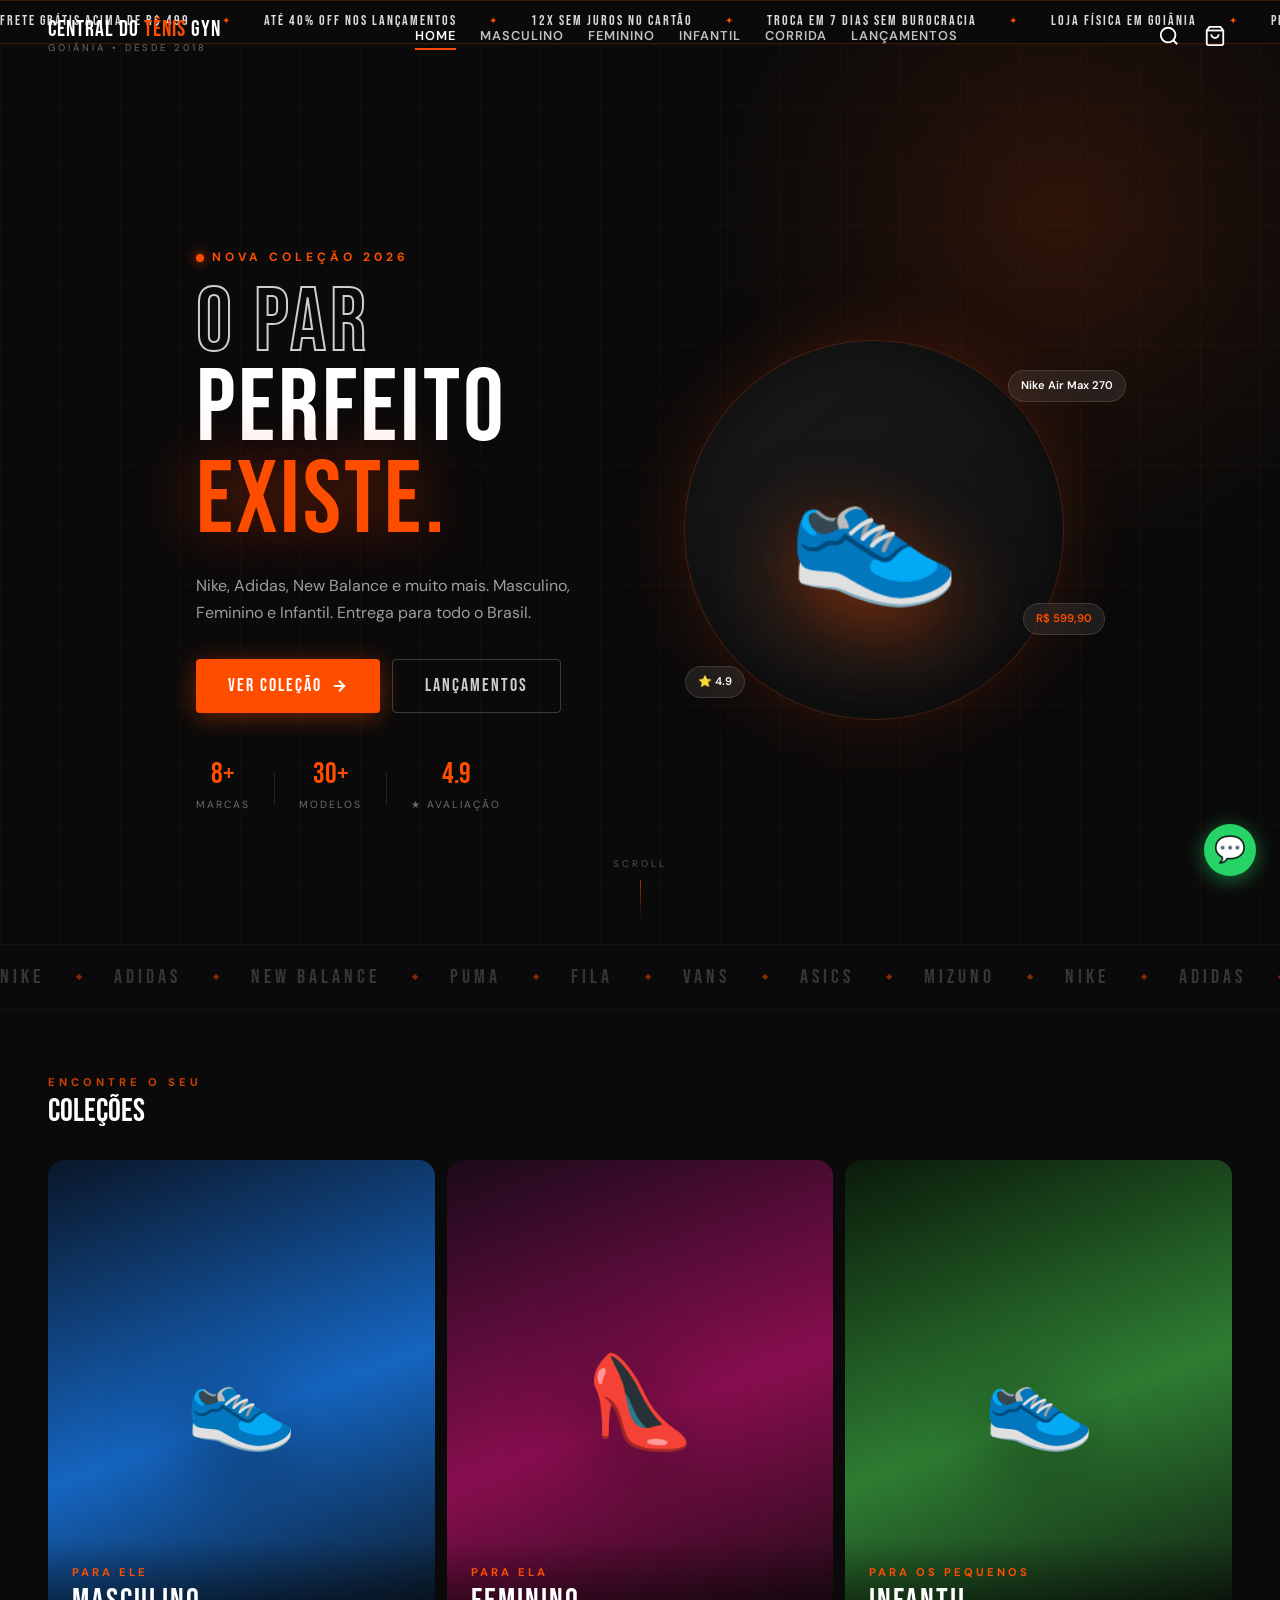
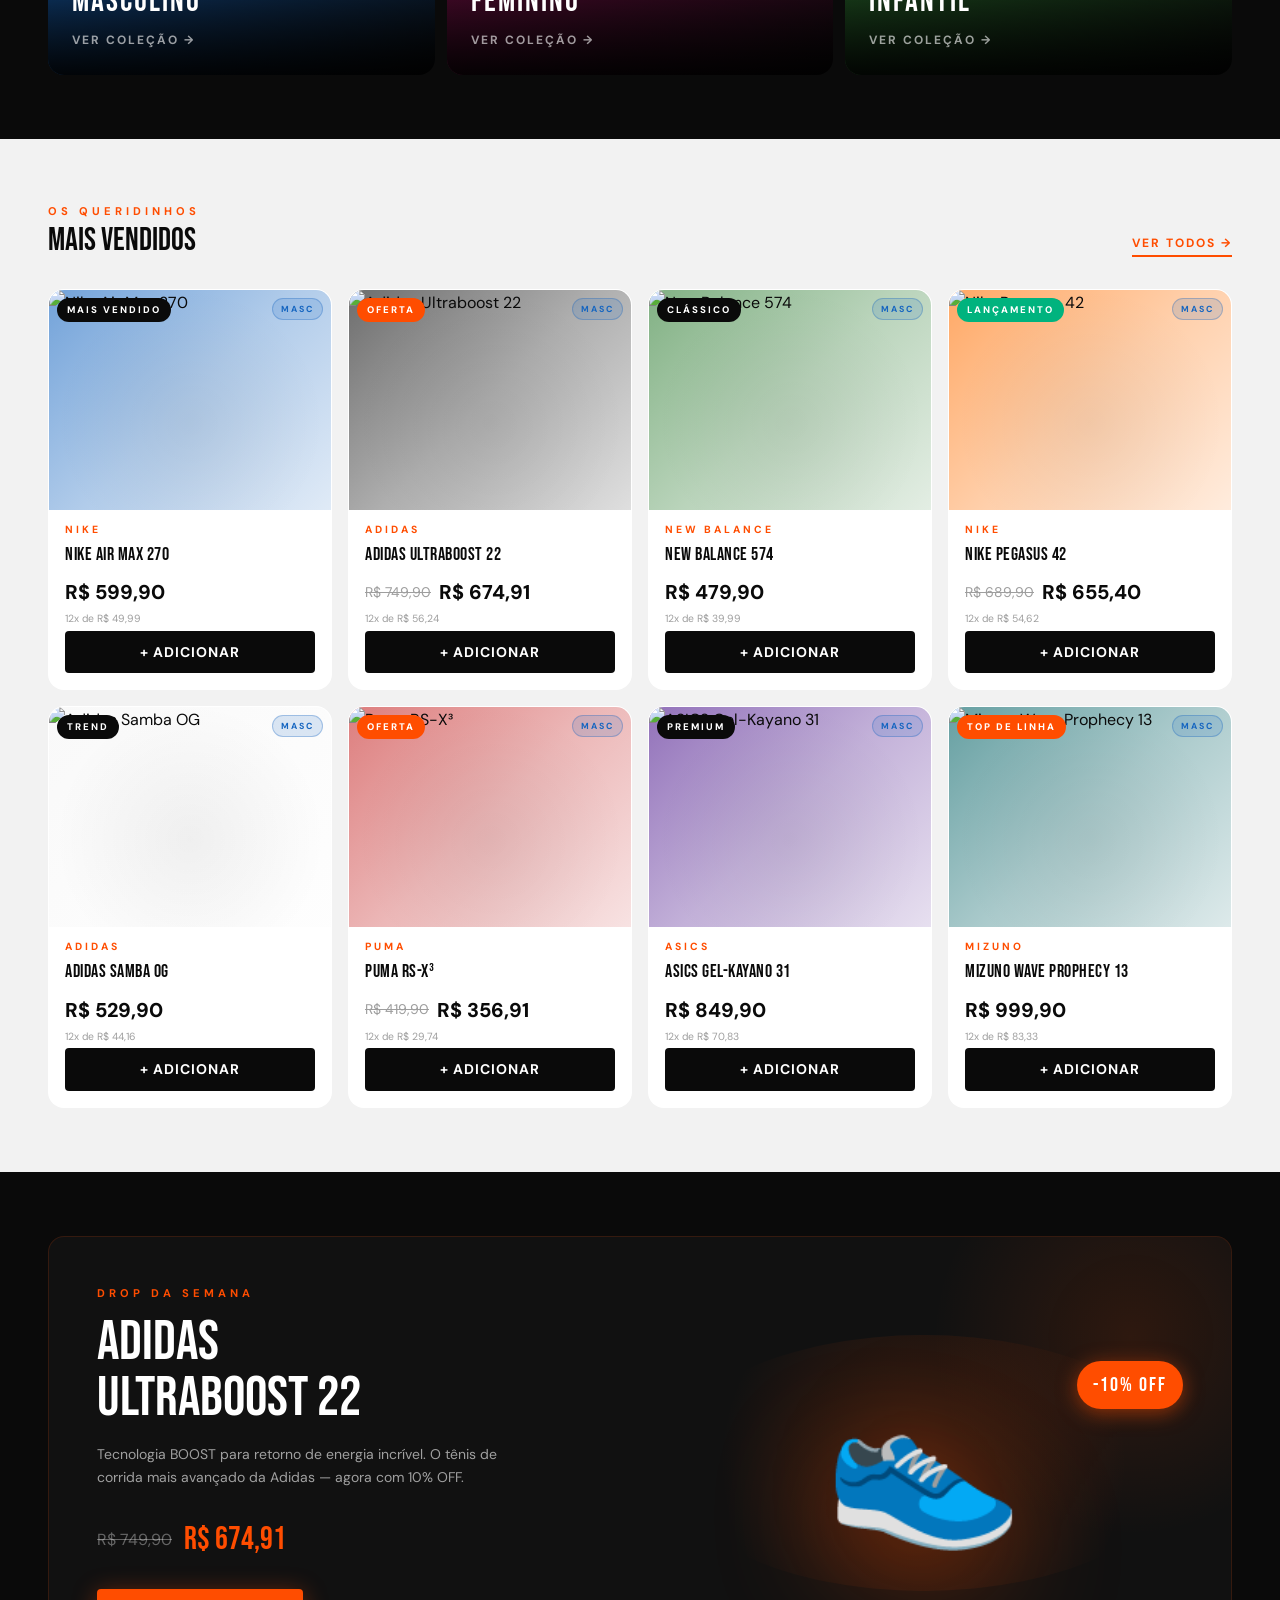
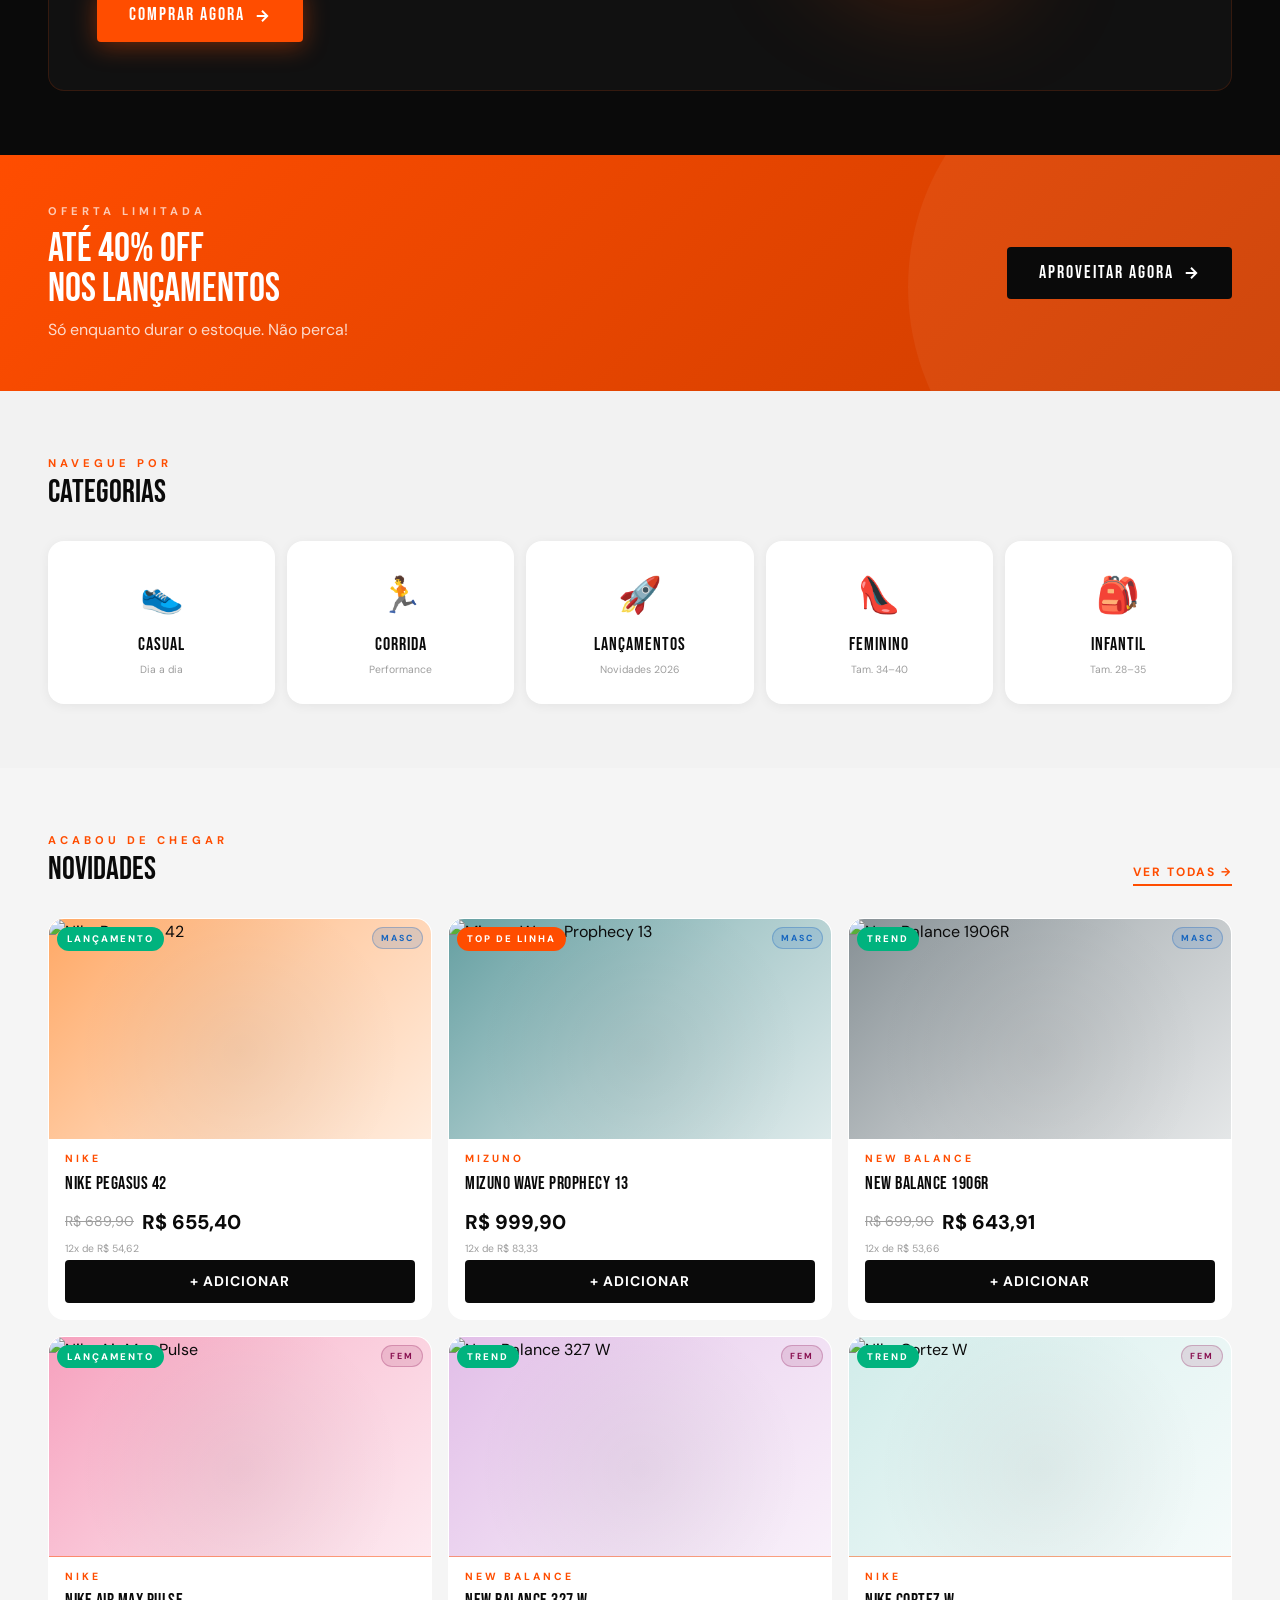
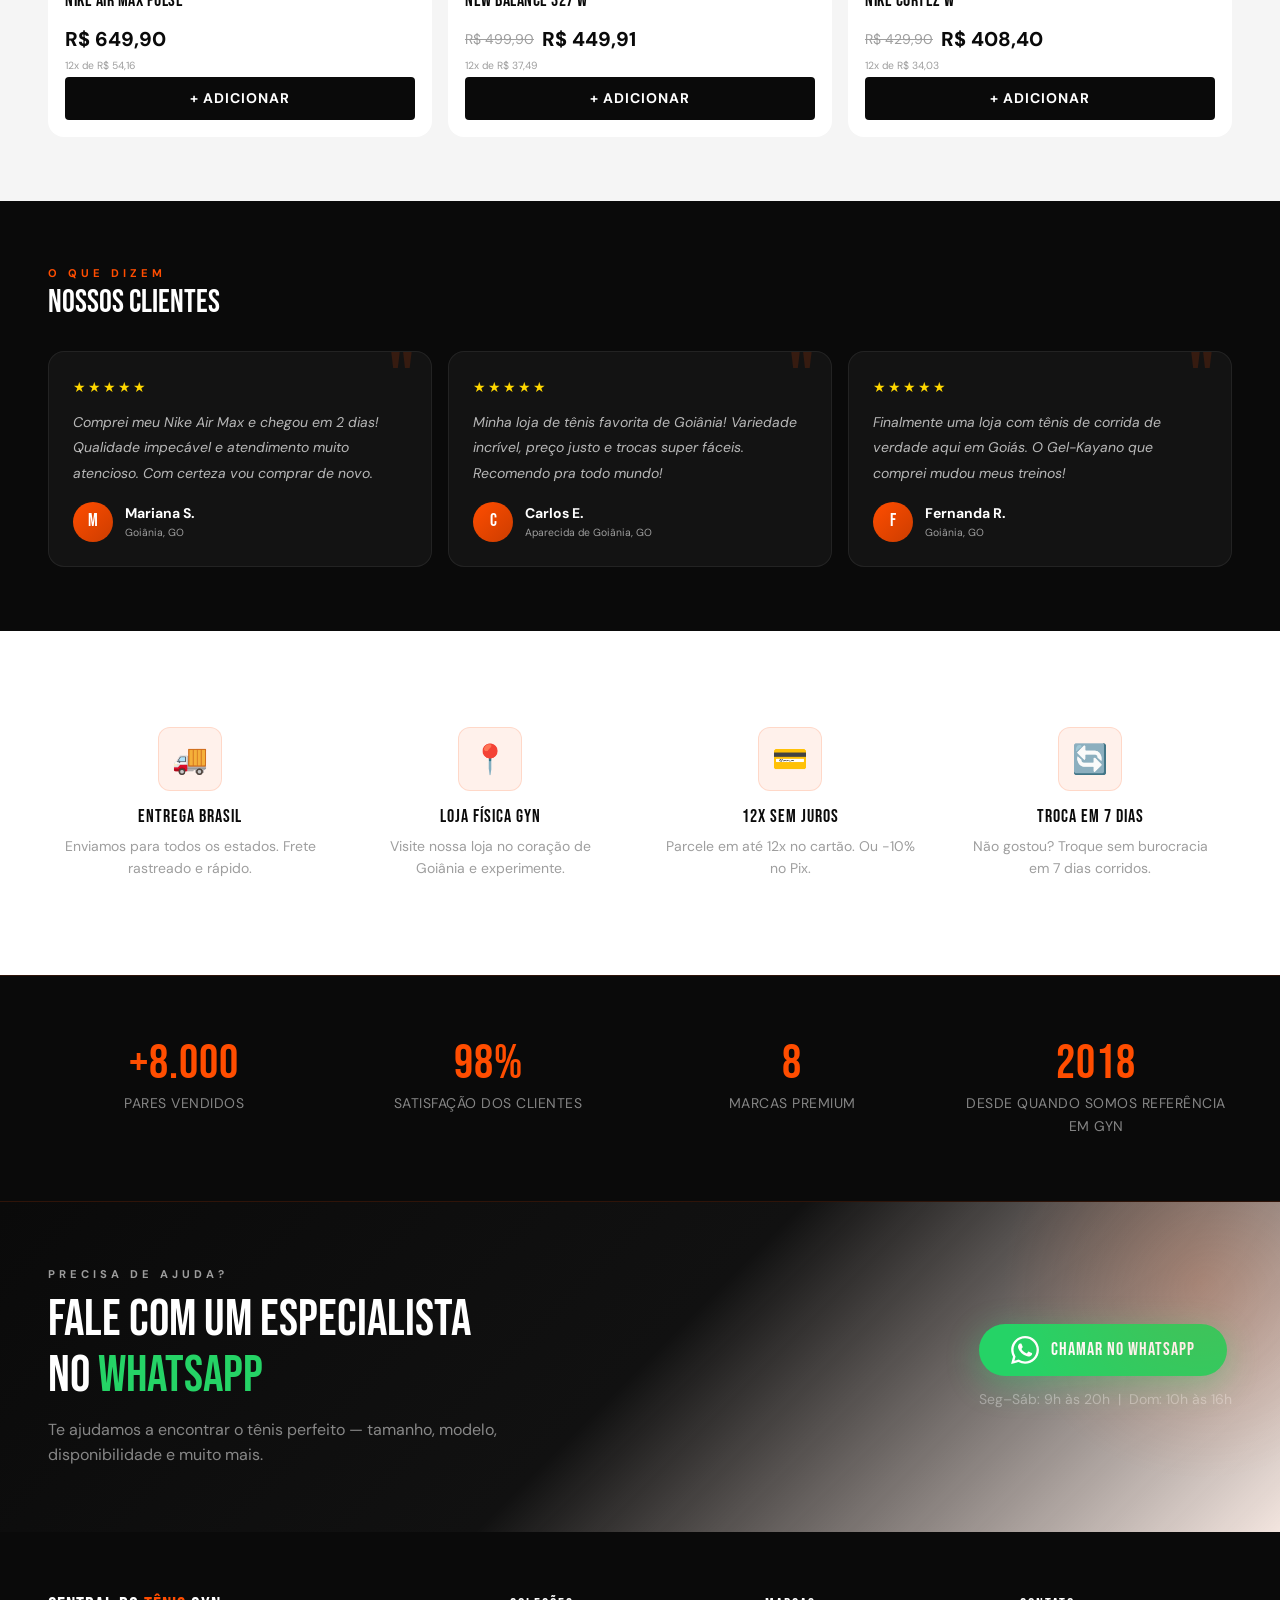
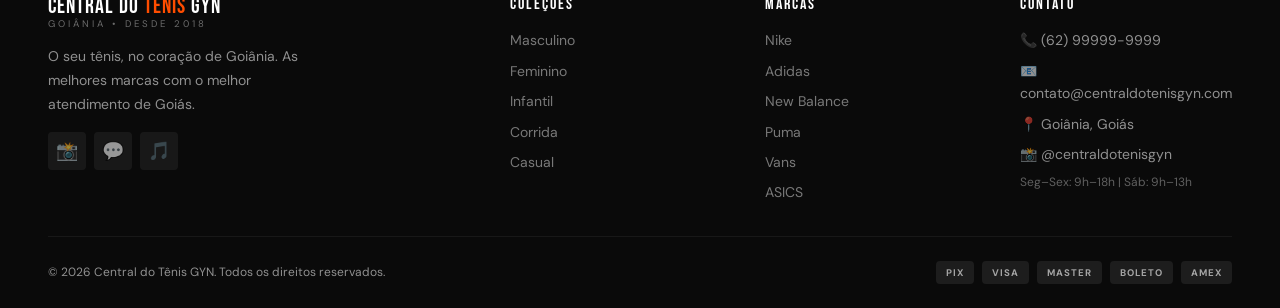
==== commit 6555e567: "fix: produtos visiveis, ticker escuro, fotos reais, +2 secoes" ====
--- a/index.html
+++ b/index.html
@@ -363,6 +363,50 @@
     </div>
   </section>
 
+  <!-- ====== NÚMEROS ====== -->
+  <section class="numeros-section" aria-label="Nossos números">
+    <div class="container">
+      <div class="numeros-grid">
+        <div class="numero-item animate">
+          <span class="numero-valor">+8.000</span>
+          <span class="numero-label">Pares vendidos</span>
+        </div>
+        <div class="numero-item animate reveal-delay-1">
+          <span class="numero-valor">98%</span>
+          <span class="numero-label">Satisfação dos clientes</span>
+        </div>
+        <div class="numero-item animate reveal-delay-2">
+          <span class="numero-valor">8</span>
+          <span class="numero-label">Marcas premium</span>
+        </div>
+        <div class="numero-item animate reveal-delay-3">
+          <span class="numero-valor">2018</span>
+          <span class="numero-label">Desde quando somos referência em GYN</span>
+        </div>
+      </div>
+    </div>
+  </section>
+
+  <!-- ====== CTA WHATSAPP ====== -->
+  <section class="cta-wpp-section" aria-label="Atendimento no WhatsApp">
+    <div class="container">
+      <div class="cta-wpp-inner">
+        <div class="cta-wpp-texto">
+          <span class="section-label" style="color:rgba(255,255,255,0.6)">Precisa de ajuda?</span>
+          <h2 class="cta-wpp-titulo">Fale com um especialista<br>no <span>WhatsApp</span></h2>
+          <p class="cta-wpp-sub">Te ajudamos a encontrar o tênis perfeito — tamanho, modelo, disponibilidade e muito mais.</p>
+        </div>
+        <div class="cta-wpp-actions">
+          <a href="https://wa.me/5562999999999?text=Ol%C3%A1!%20Quero%20ver%20os%20t%C3%AAnis%20dispon%C3%ADveis." class="btn-wpp-grande" target="_blank" rel="noopener noreferrer">
+            <svg viewBox="0 0 24 24" fill="currentColor" width="28" height="28"><path d="M17.472 14.382c-.297-.149-1.758-.867-2.03-.967-.273-.099-.471-.148-.67.15-.197.297-.767.966-.94 1.164-.173.199-.347.223-.644.075-.297-.15-1.255-.463-2.39-1.475-.883-.788-1.48-1.761-1.653-2.059-.173-.297-.018-.458.13-.606.134-.133.298-.347.446-.52.149-.174.198-.298.298-.497.099-.198.05-.371-.025-.52-.075-.149-.669-1.612-.916-2.207-.242-.579-.487-.5-.669-.51-.173-.008-.371-.01-.57-.01-.198 0-.52.074-.792.372-.272.297-1.04 1.016-1.04 2.479 0 1.462 1.065 2.875 1.213 3.074.149.198 2.096 3.2 5.077 4.487.709.306 1.262.489 1.694.625.712.227 1.36.195 1.871.118.571-.085 1.758-.719 2.006-1.413.248-.694.248-1.289.173-1.413-.074-.124-.272-.198-.57-.347m-5.421 7.403h-.004a9.87 9.87 0 01-5.031-1.378l-.361-.214-3.741.982.998-3.648-.235-.374a9.86 9.86 0 01-1.51-5.26c.001-5.45 4.436-9.884 9.888-9.884 2.64 0 5.122 1.03 6.988 2.898a9.825 9.825 0 012.893 6.994c-.003 5.45-4.437 9.884-9.885 9.884m8.413-18.297A11.815 11.815 0 0012.05 0C5.495 0 .16 5.335.157 11.892c0 2.096.547 4.142 1.588 5.945L.057 24l6.305-1.654a11.882 11.882 0 005.683 1.448h.005c6.554 0 11.89-5.335 11.893-11.893a11.821 11.821 0 00-3.48-8.413z"/></svg>
+            Chamar no WhatsApp
+          </a>
+          <p class="cta-wpp-horario">Seg–Sáb: 9h às 20h &nbsp;|&nbsp; Dom: 10h às 16h</p>
+        </div>
+      </div>
+    </div>
+  </section>
+
   <!-- ====== FOOTER ====== -->
   <footer class="footer" role="contentinfo">
     <div class="container">
--- a/css/style.css
+++ b/css/style.css
@@ -96,8 +96,9 @@
 
 /* ── TICKER ── */
 .ticker {
-  background: var(--laranja); overflow:hidden; padding: 10px 0;
-  border-bottom: 2px solid rgba(0,0,0,0.15);
+  background: #0a0a0a; overflow:hidden; padding: 10px 0;
+  border-top: 1px solid rgba(255,77,0,0.2);
+  border-bottom: 1px solid rgba(255,77,0,0.2);
 }
 .ticker-track {
   display:flex; gap:var(--gap-2xl); width:max-content;
@@ -107,9 +108,9 @@
 .ticker-track:hover { animation-play-state: paused; }
 .ticker-track span {
   font-family:var(--font-titulo); font-size:0.85rem; letter-spacing:2px;
-  color:var(--branco); white-space:nowrap;
-}
-.ticker-sep { color:rgba(0,0,0,0.3) !important; font-size:0.6rem !important; }
+  color:rgba(255,255,255,0.85); white-space:nowrap;
+}
+.ticker-sep { color:var(--laranja) !important; font-size:0.6rem !important; }
 @keyframes ticker-scroll { from{transform:translateX(0)} to{transform:translateX(-50%)} }
 
 /* ── HERO ── */
@@ -351,14 +352,27 @@
   content:''; position:absolute; inset:0;
   background: radial-gradient(circle at 50% 60%, rgba(0,0,0,0.05) 0%, transparent 70%);
 }
-.card-img-emoji {
-  font-size:90px; filter:drop-shadow(0 12px 24px rgba(0,0,0,0.15));
-  transition: transform var(--transition-base);
-}
-.product-card:hover .card-img-emoji { transform: scale(1.12) rotate(5deg); }
+.card-foto {
+  position:absolute; inset:0; width:100%; height:100%;
+  object-fit:cover; border-radius:inherit; z-index:0;
+  transition: transform var(--transition-slow);
+}
+.product-card:hover .card-foto { transform: scale(1.07); }
+@keyframes fadeInCard {
+  from { opacity:0; transform:translateY(18px); }
+  to   { opacity:1; transform:translateY(0); }
+}
+.product-card { animation: fadeInCard 0.38s ease-out both; }
+.product-card:nth-child(2) { animation-delay:0.05s; }
+.product-card:nth-child(3) { animation-delay:0.1s; }
+.product-card:nth-child(4) { animation-delay:0.15s; }
+.product-card:nth-child(5) { animation-delay:0.2s; }
+.product-card:nth-child(6) { animation-delay:0.25s; }
+.product-card:nth-child(7) { animation-delay:0.3s; }
+.product-card:nth-child(8) { animation-delay:0.35s; }
 
 .card-tag {
-  position:absolute; top:var(--gap-sm); left:var(--gap-sm);
+  position:absolute; top:var(--gap-sm); left:var(--gap-sm); z-index:3;
   background:var(--preto); color:var(--branco);
   font-size:0.6rem; font-weight:800; padding:4px 10px;
   border-radius:var(--radius-full); letter-spacing:2px; text-transform:uppercase;
@@ -368,7 +382,7 @@
 .card-tag-green { background:#00B37E; }
 
 .card-genero-badge {
-  position:absolute; top:var(--gap-sm); right:var(--gap-sm);
+  position:absolute; top:var(--gap-sm); right:var(--gap-sm); z-index:3;
   font-size:0.55rem; font-weight:700; padding:3px 8px;
   border-radius:var(--radius-full); letter-spacing:2px; text-transform:uppercase;
   z-index:2;
@@ -378,7 +392,7 @@
 .badge-kids { background:rgba(46,125,50,0.12); color:#2E7D32; border:1px solid rgba(46,125,50,0.25); }
 
 .card-quick-add {
-  position:absolute; bottom:0; left:0; right:0;
+  position:absolute; bottom:0; left:0; right:0; z-index:3;
   background: linear-gradient(to top, rgba(255,77,0,0.95), rgba(255,77,0,0.8));
   color:var(--branco); text-align:center;
   font-family:var(--font-titulo); font-size:var(--fs-sm); letter-spacing:2px;
@@ -545,6 +559,65 @@
 .diferencial-icone { font-size:1.8rem; }
 .diferencial-titulo { font-family:var(--font-titulo); font-size:var(--fs-lg); letter-spacing:1px; margin-bottom:var(--gap-sm); }
 .diferencial-desc { font-size:var(--fs-sm); color:var(--cinza-medio); line-height:1.6; }
+
+/* ── NÚMEROS ── */
+.numeros-section {
+  background: var(--preto);
+  padding: var(--gap-4xl) 0;
+  border-top: 1px solid rgba(255,77,0,0.15);
+  border-bottom: 1px solid rgba(255,77,0,0.15);
+}
+.numeros-grid {
+  display: grid; grid-template-columns: repeat(4,1fr); gap: var(--gap-2xl);
+  text-align: center;
+}
+.numero-item { display:flex; flex-direction:column; gap:var(--gap-xs); }
+.numero-valor {
+  font-family: var(--font-titulo); font-size: 3rem; line-height:1;
+  color: var(--laranja); letter-spacing: 1px;
+}
+.numero-label {
+  font-size: var(--fs-sm); color: rgba(255,255,255,0.5);
+  letter-spacing: 0.5px; text-transform: uppercase;
+}
+
+/* ── CTA WHATSAPP ── */
+.cta-wpp-section {
+  background: linear-gradient(135deg, #0a0a0a 0%, #111 50%, rgba(255,77,0,0.08) 100%);
+  padding: var(--gap-4xl) 0;
+  position: relative; overflow: hidden;
+}
+.cta-wpp-section::before {
+  content:''; position:absolute; top:-120px; right:-120px;
+  width:400px; height:400px; border-radius:50%;
+  background: radial-gradient(circle, rgba(255,77,0,0.15) 0%, transparent 70%);
+  pointer-events:none;
+}
+.cta-wpp-inner {
+  display: flex; align-items: center; justify-content: space-between;
+  gap: var(--gap-3xl); flex-wrap: wrap;
+}
+.cta-wpp-texto { flex:1; min-width:280px; }
+.cta-wpp-titulo {
+  font-family: var(--font-titulo); font-size: clamp(2rem, 4vw, 3.2rem);
+  color: var(--branco); line-height:1.1; margin: var(--gap-sm) 0 var(--gap-md);
+}
+.cta-wpp-titulo span { color: #25D366; }
+.cta-wpp-sub { color: rgba(255,255,255,0.5); max-width:480px; }
+.cta-wpp-actions { display:flex; flex-direction:column; align-items:flex-start; gap:var(--gap-md); }
+.btn-wpp-grande {
+  display: inline-flex; align-items: center; gap: var(--gap-md);
+  background: #25D366; color: var(--branco);
+  font-family: var(--font-titulo); font-size: 1.1rem; letter-spacing: 1px;
+  padding: var(--gap-md) var(--gap-2xl); border-radius: 50px;
+  transition: transform var(--transition-fast), box-shadow var(--transition-fast);
+  box-shadow: 0 8px 32px rgba(37,211,102,0.35);
+}
+.btn-wpp-grande:hover {
+  transform: translateY(-2px);
+  box-shadow: 0 12px 40px rgba(37,211,102,0.5);
+}
+.cta-wpp-horario { font-size: var(--fs-sm); color: rgba(255,255,255,0.35); }
 
 /* ── FOOTER ── */
 .footer { background:var(--preto); color:rgba(255,255,255,0.55); padding:var(--gap-4xl) 0 var(--gap-xl); }
@@ -762,6 +835,10 @@
   .categorias-grid{grid-template-columns:repeat(2,1fr)}
   .depoimentos-grid{grid-template-columns:1fr}
   .diferenciais-grid{grid-template-columns:repeat(2,1fr)}
+  .numeros-grid{grid-template-columns:repeat(2,1fr)}
+  .cta-wpp-inner{flex-direction:column}
+  .cta-wpp-actions{align-items:stretch}
+  .btn-wpp-grande{justify-content:center}
   .footer-grid{grid-template-columns:1fr}
   .produtos-layout{grid-template-columns:1fr}
   .section-header{flex-direction:column;align-items:flex-start;gap:var(--gap-sm)}
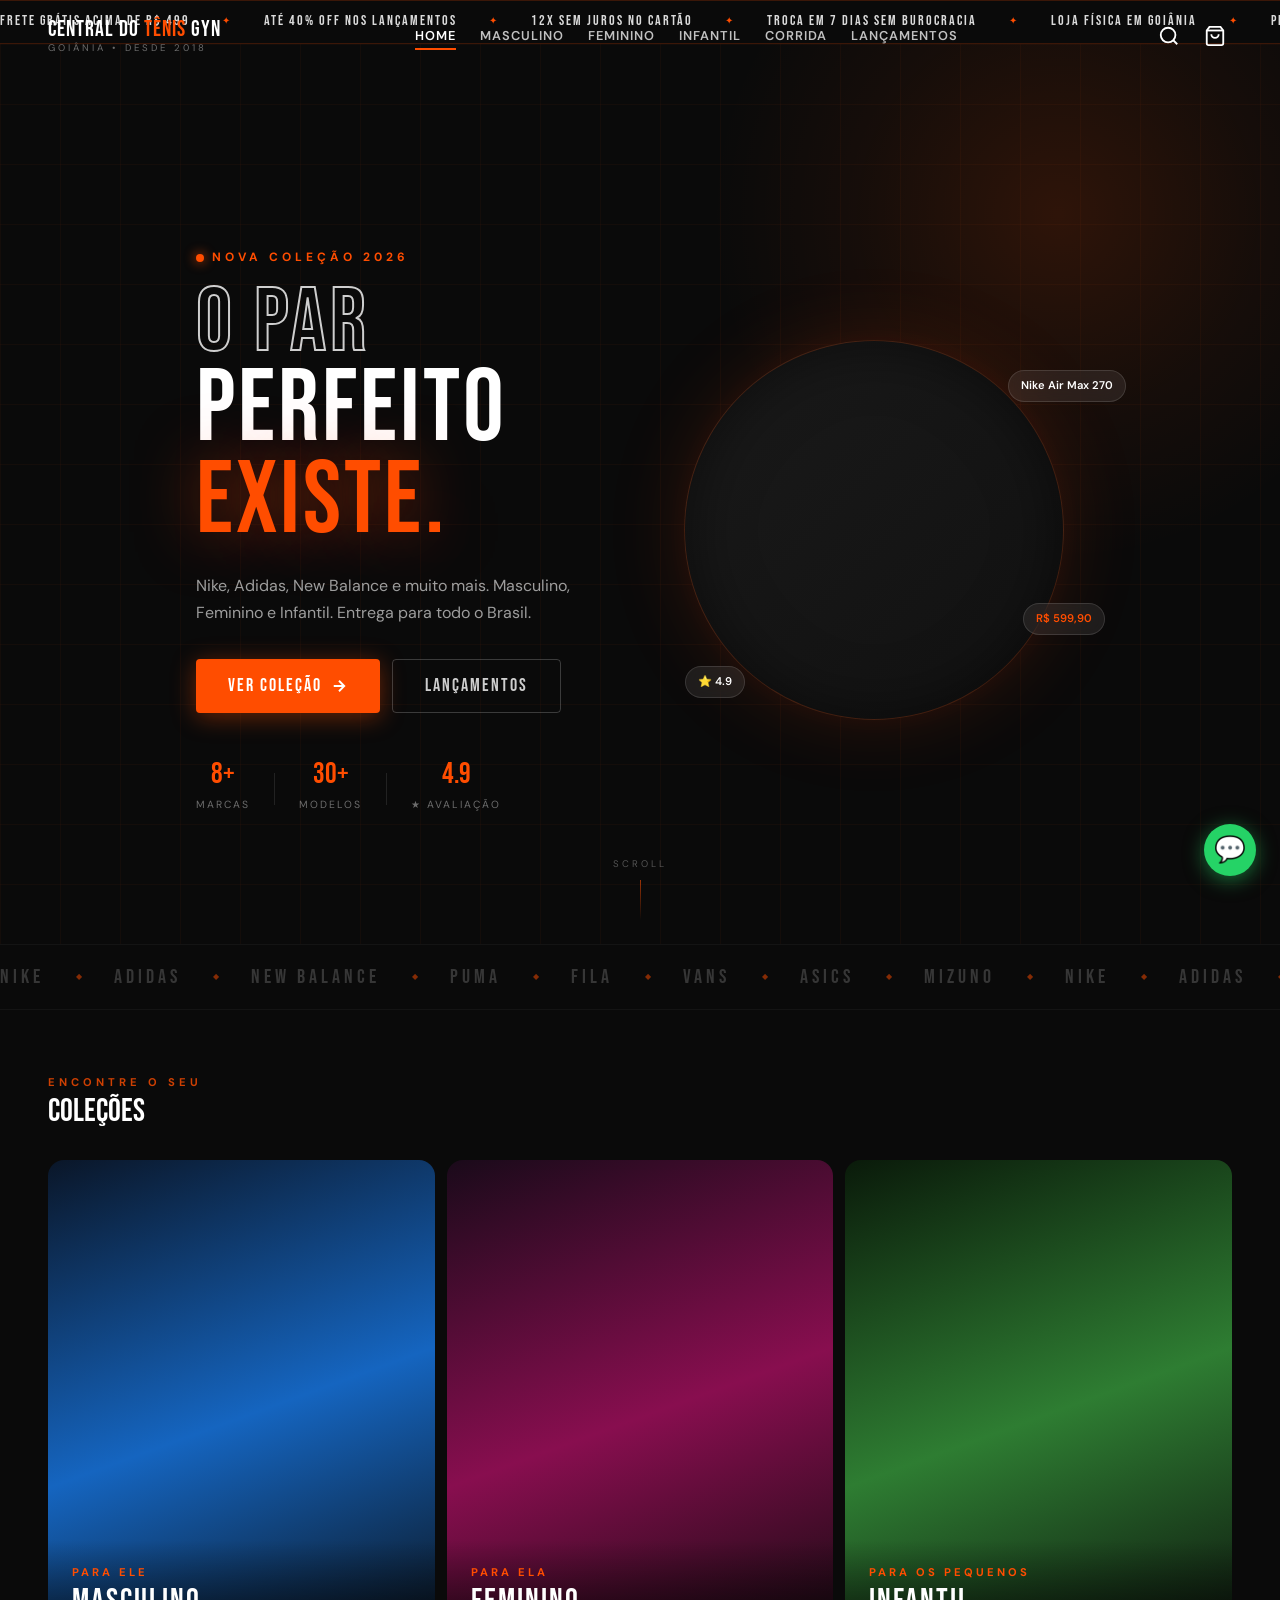
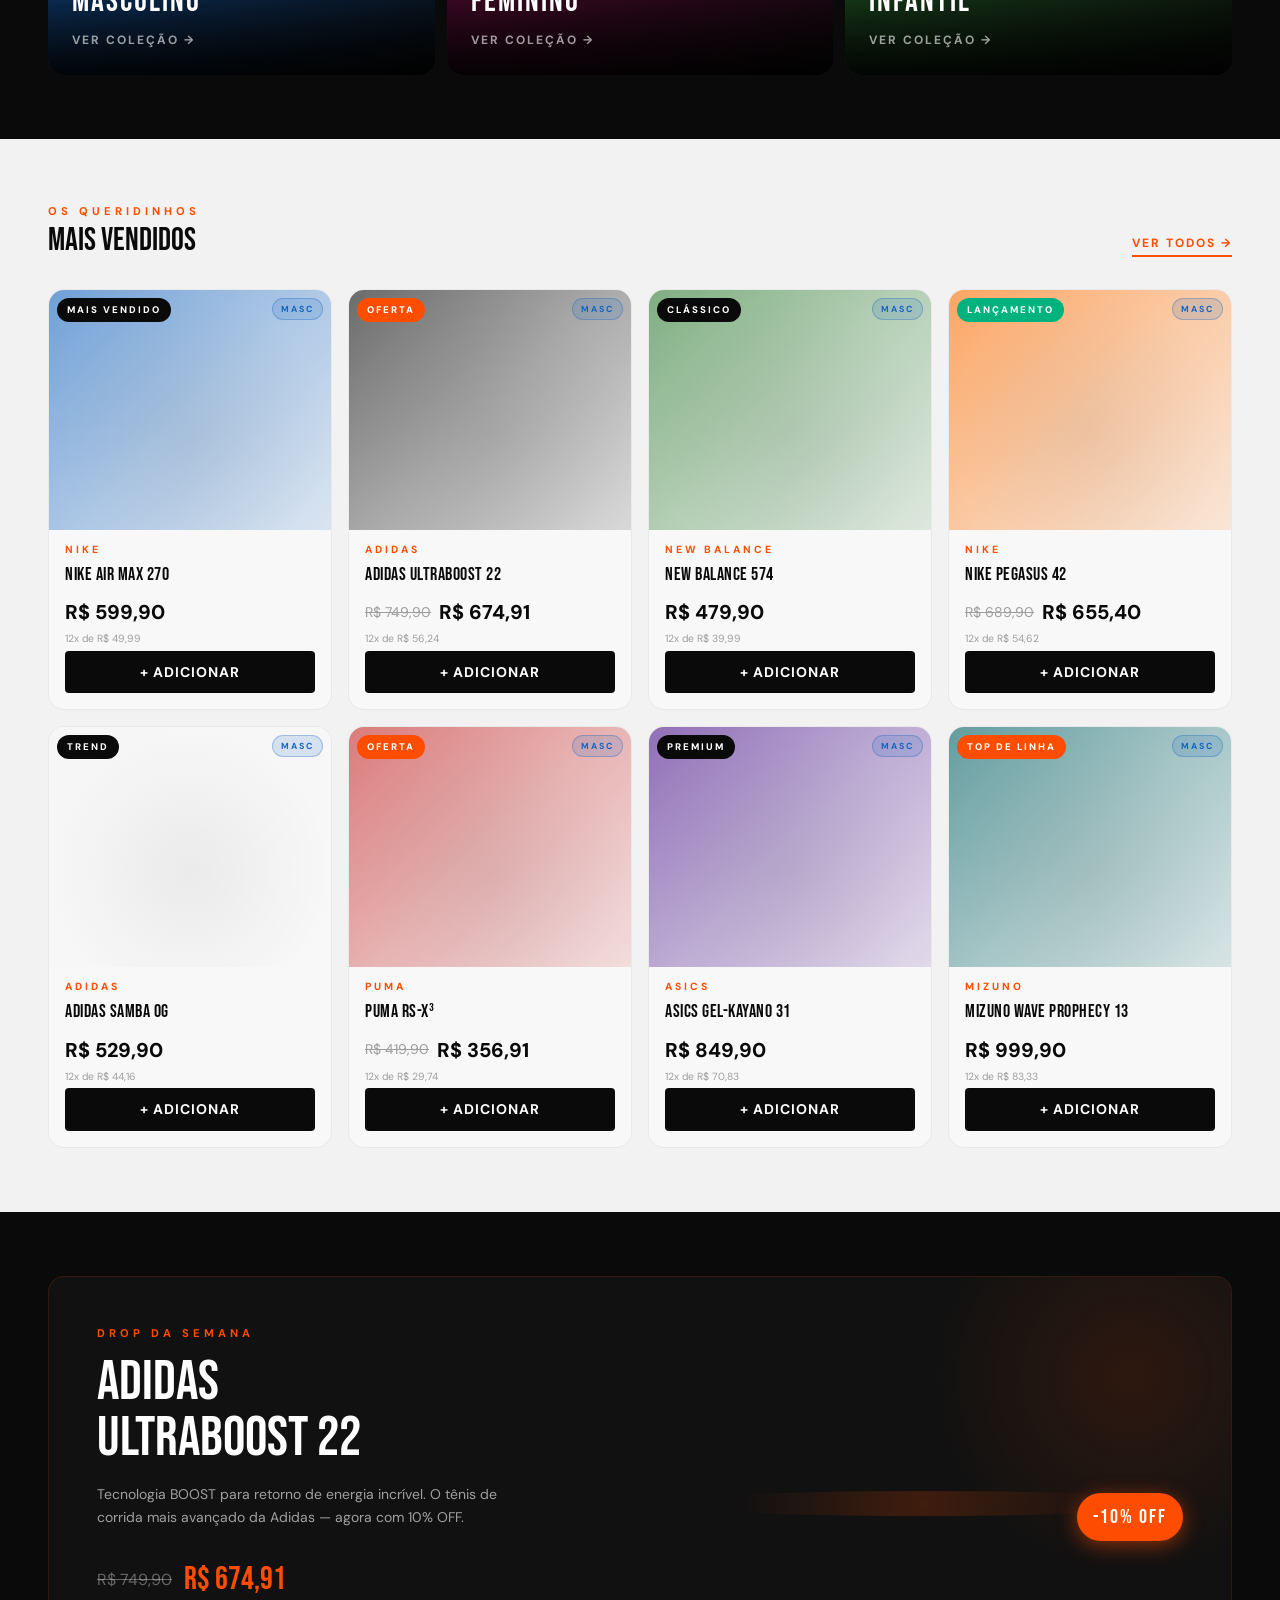
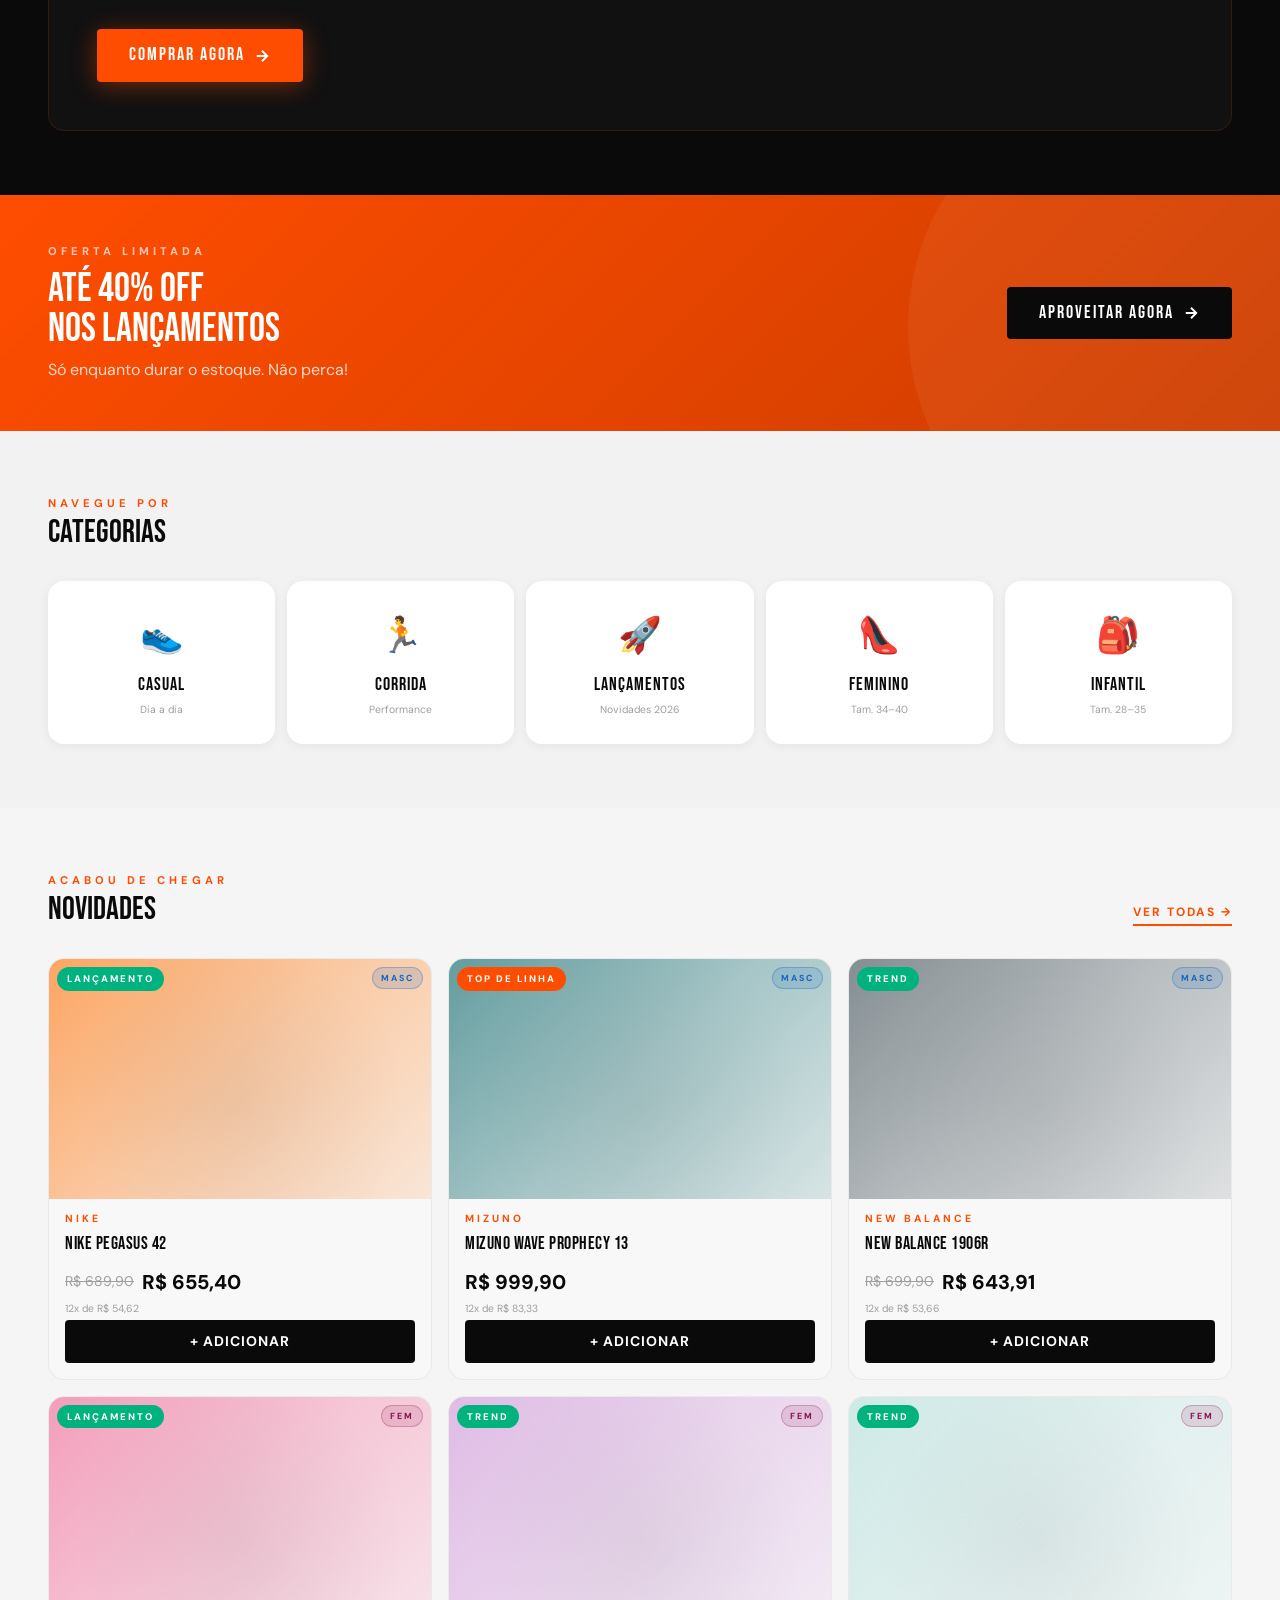
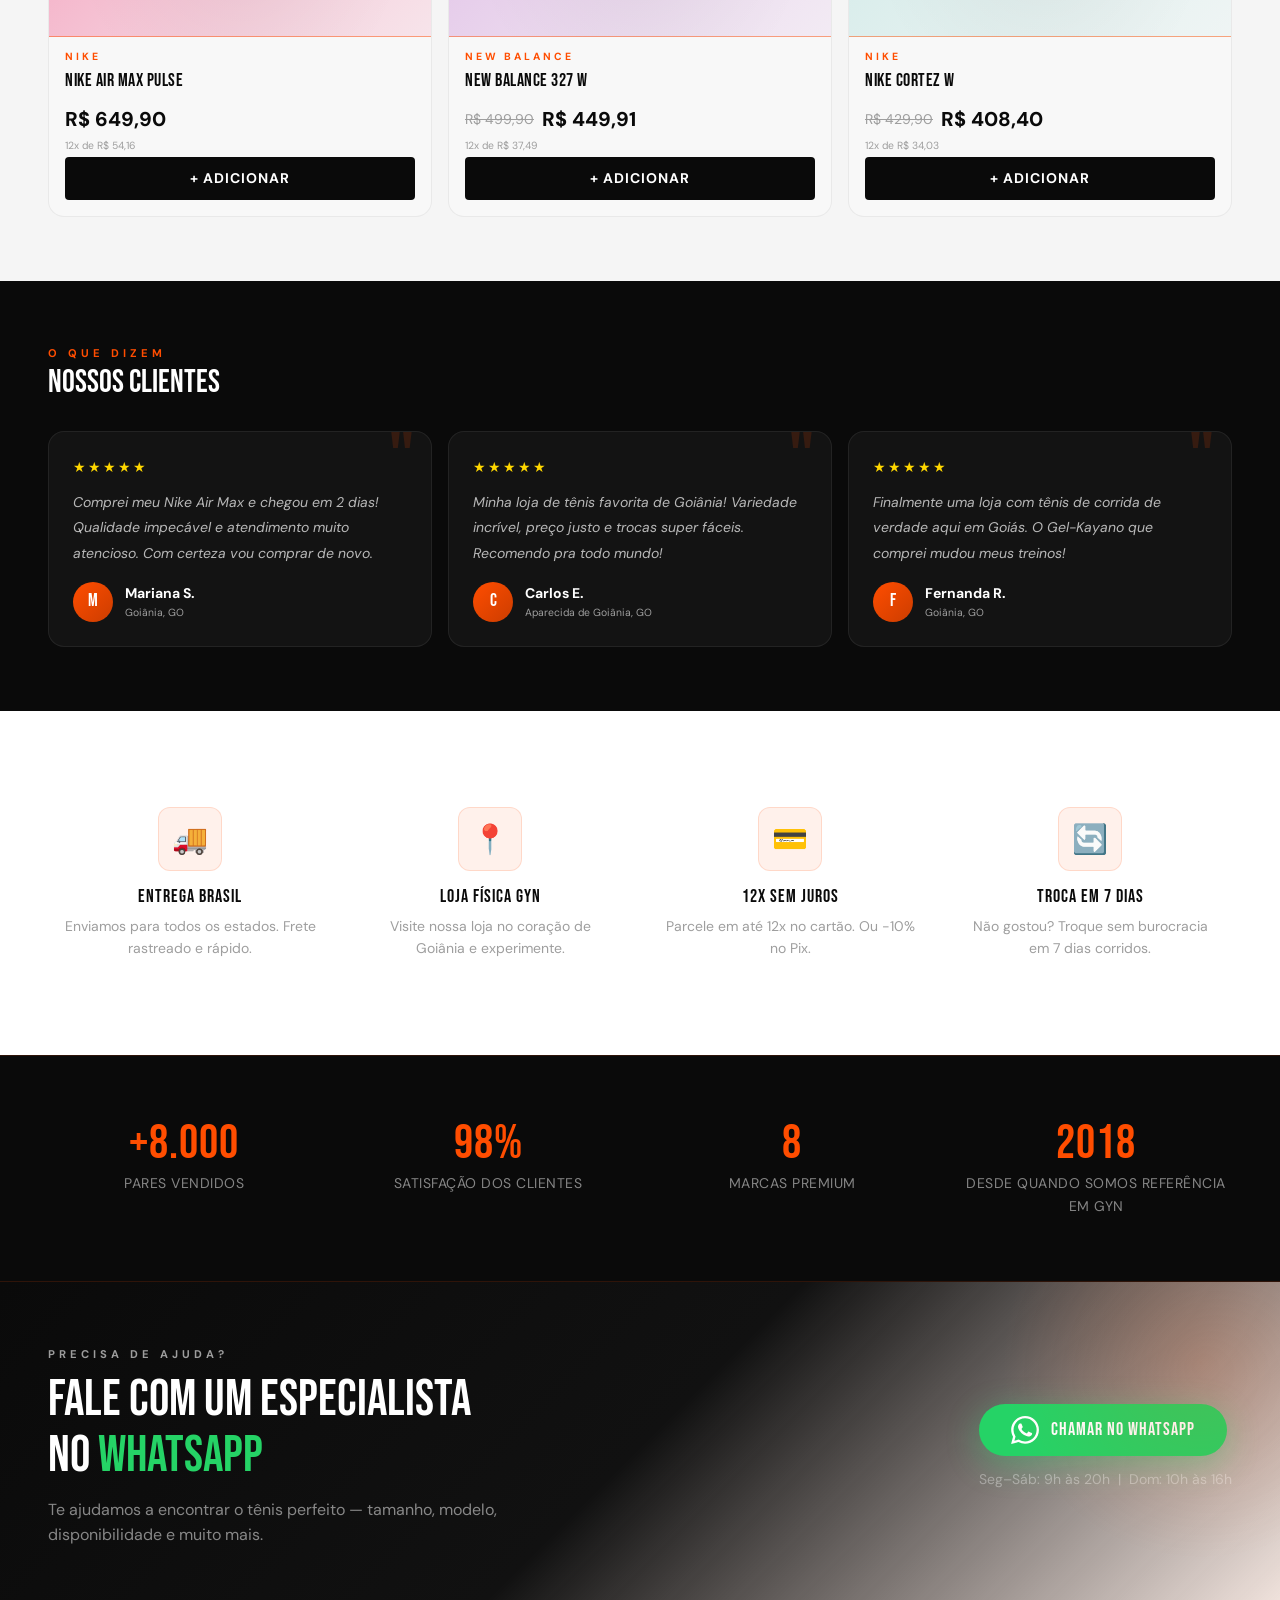
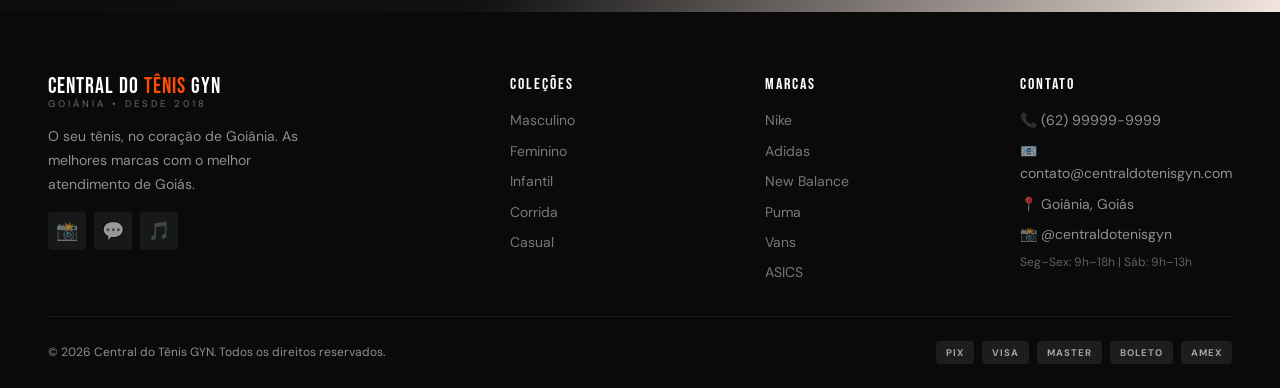
==== commit ffcee389: "fix: fotos reais de tenis em todos os slots, hero/generos/destaque sem emojis" ====
--- a/index.html
+++ b/index.html
@@ -98,7 +98,7 @@
         <div class="hero-shoe-stage">
           <div class="hero-shoe-glow"></div>
           <div class="hero-shoe-circle">
-            <div class="hero-shoe-emoji">👟</div>
+            <img src="https://images.unsplash.com/photo-1542291026-7eec264c27ff?auto=format&fit=crop&w=600&q=90" class="hero-shoe-img" alt="Nike Air Max 270" onerror="this.style.opacity='0'">
           </div>
           <div class="hero-floating-tags">
             <div class="float-tag float-tag-1">Nike Air Max 270</div>
@@ -148,7 +148,7 @@
       <div class="generos-grid">
         <a href="produtos.html?genero=masculino" class="genero-card genero-masc animate">
           <div class="genero-bg" aria-hidden="true"></div>
-          <div class="genero-shoe" aria-hidden="true">👟</div>
+          <img class="genero-shoe-img" src="https://images.unsplash.com/photo-1542291026-7eec264c27ff?auto=format&fit=crop&w=500&q=80" alt="" aria-hidden="true" onerror="this.style.display='none'">
           <div class="genero-content">
             <p class="genero-label">Para ele</p>
             <h3 class="genero-titulo">Masculino</h3>
@@ -157,7 +157,7 @@
         </a>
         <a href="produtos.html?genero=feminino" class="genero-card genero-fem animate reveal-delay-1">
           <div class="genero-bg" aria-hidden="true"></div>
-          <div class="genero-shoe" aria-hidden="true">👠</div>
+          <img class="genero-shoe-img" src="https://images.unsplash.com/photo-1491553895911-0055eca6402d?auto=format&fit=crop&w=500&q=80" alt="" aria-hidden="true" onerror="this.style.display='none'">
           <div class="genero-content">
             <p class="genero-label">Para ela</p>
             <h3 class="genero-titulo">Feminino</h3>
@@ -166,7 +166,7 @@
         </a>
         <a href="produtos.html?genero=infantil" class="genero-card genero-kids animate reveal-delay-2">
           <div class="genero-bg" aria-hidden="true"></div>
-          <div class="genero-shoe" aria-hidden="true">👟</div>
+          <img class="genero-shoe-img" src="https://images.unsplash.com/photo-1543508282-6319a3931d36?auto=format&fit=crop&w=500&q=80" alt="" aria-hidden="true" onerror="this.style.display='none'">
           <div class="genero-content">
             <p class="genero-label">Para os pequenos</p>
             <h3 class="genero-titulo">Infantil</h3>
@@ -210,7 +210,7 @@
         </div>
         <div class="destaque-img" aria-hidden="true">
           <div class="destaque-shoe-glow"></div>
-          <div class="destaque-shoe">👟</div>
+          <img class="destaque-shoe-img" src="https://images.unsplash.com/photo-1543508282-6319a3931d36?auto=format&fit=crop&w=460&q=90" alt="Adidas Ultraboost 22" onerror="this.style.opacity='0'">
           <div class="destaque-badge">-10% OFF</div>
         </div>
       </div>
--- a/css/style.css
+++ b/css/style.css
@@ -215,9 +215,10 @@
   display:flex; align-items:center; justify-content:center;
   box-shadow: inset 0 0 60px rgba(0,0,0,0.5), 0 0 80px rgba(255,77,0,0.15);
 }
-.hero-shoe-emoji {
-  font-size:140px; line-height:1;
-  filter: drop-shadow(0 20px 40px rgba(255,77,0,0.5));
+.hero-shoe-img {
+  width:88%; height:88%;
+  object-fit:contain;
+  filter: drop-shadow(0 20px 50px rgba(255,77,0,0.55));
   animation: shoe-float 3s ease-in-out infinite;
   transform-origin: center;
 }
@@ -310,14 +311,16 @@
 .genero-fem .genero-bg { background: linear-gradient(160deg, #1a0a1a 0%, #880E4F 50%, #0a0a0a 100%); }
 .genero-kids .genero-bg { background: linear-gradient(160deg, #0a1a0a 0%, #2E7D32 50%, #0a0a0a 100%); }
 
-.genero-shoe {
-  position:absolute; top:50%; left:50%; transform:translate(-50%,-60%);
-  font-size:90px; filter:drop-shadow(0 20px 40px rgba(0,0,0,0.5));
+.genero-shoe-img {
+  position:absolute; top:8%; left:50%; transform:translateX(-50%);
+  width:82%; height:58%; object-fit:contain;
+  filter: drop-shadow(0 16px 36px rgba(0,0,0,0.65));
   transition: transform var(--transition-slow); pointer-events:none;
   animation:shoe-float 4s ease-in-out infinite;
 }
-.genero-card:nth-child(2) .genero-shoe { animation-delay:0.5s; }
-.genero-card:nth-child(3) .genero-shoe { animation-delay:1s; }
+.genero-card:nth-child(2) .genero-shoe-img { animation-delay:0.5s; }
+.genero-card:nth-child(3) .genero-shoe-img { animation-delay:1s; }
+.genero-card:hover .genero-shoe-img { transform:translateX(-50%) scale(1.07); }
 
 .genero-content {
   position:relative; z-index:1; padding:var(--gap-xl);
@@ -331,11 +334,11 @@
 
 /* ── PRODUCT CARD ── */
 .product-card {
-  background:var(--branco); border-radius:var(--radius-xl);
+  background: #f8f8f8; border-radius:var(--radius-xl);
   overflow:hidden; position:relative;
   transition: transform var(--transition-base), box-shadow var(--transition-base);
   display:flex; flex-direction:column;
-  border:1px solid transparent;
+  border:1px solid rgba(0,0,0,0.06);
 }
 .product-card:hover {
   transform: translateY(-6px);
@@ -345,8 +348,9 @@
 
 .card-img-link { display:block; position:relative; }
 .card-img {
-  height:220px; position:relative; overflow:hidden;
+  height:240px; position:relative; overflow:hidden;
   display:flex; align-items:center; justify-content:center;
+  background: #111;
 }
 .card-img::before {
   content:''; position:absolute; inset:0;
@@ -456,7 +460,11 @@
   position:absolute; inset:0; border-radius:50%;
   background:radial-gradient(circle, rgba(255,77,0,0.2) 0%, transparent 70%);
 }
-.destaque-shoe { font-size:160px; filter:drop-shadow(0 30px 60px rgba(255,77,0,0.4)); animation:shoe-float 3s ease-in-out infinite; }
+.destaque-shoe-img {
+  width:100%; max-width:360px; height:auto; object-fit:contain;
+  filter: drop-shadow(0 30px 60px rgba(255,77,0,0.4));
+  animation:shoe-float 3s ease-in-out infinite;
+}
 .destaque-badge {
   position:absolute; top:10%; right:0;
   background:var(--laranja); color:var(--branco);
@@ -831,7 +839,7 @@
   .grid-4,.grid-3{grid-template-columns:repeat(2,1fr)}
   .generos-grid{grid-template-columns:1fr;gap:var(--gap-sm)}
   .genero-card{aspect-ratio:16/7}
-  .genero-shoe{font-size:60px;top:auto;bottom:20px}
+  .genero-shoe-img{width:70%;height:50%;top:5%}
   .categorias-grid{grid-template-columns:repeat(2,1fr)}
   .depoimentos-grid{grid-template-columns:1fr}
   .diferenciais-grid{grid-template-columns:repeat(2,1fr)}
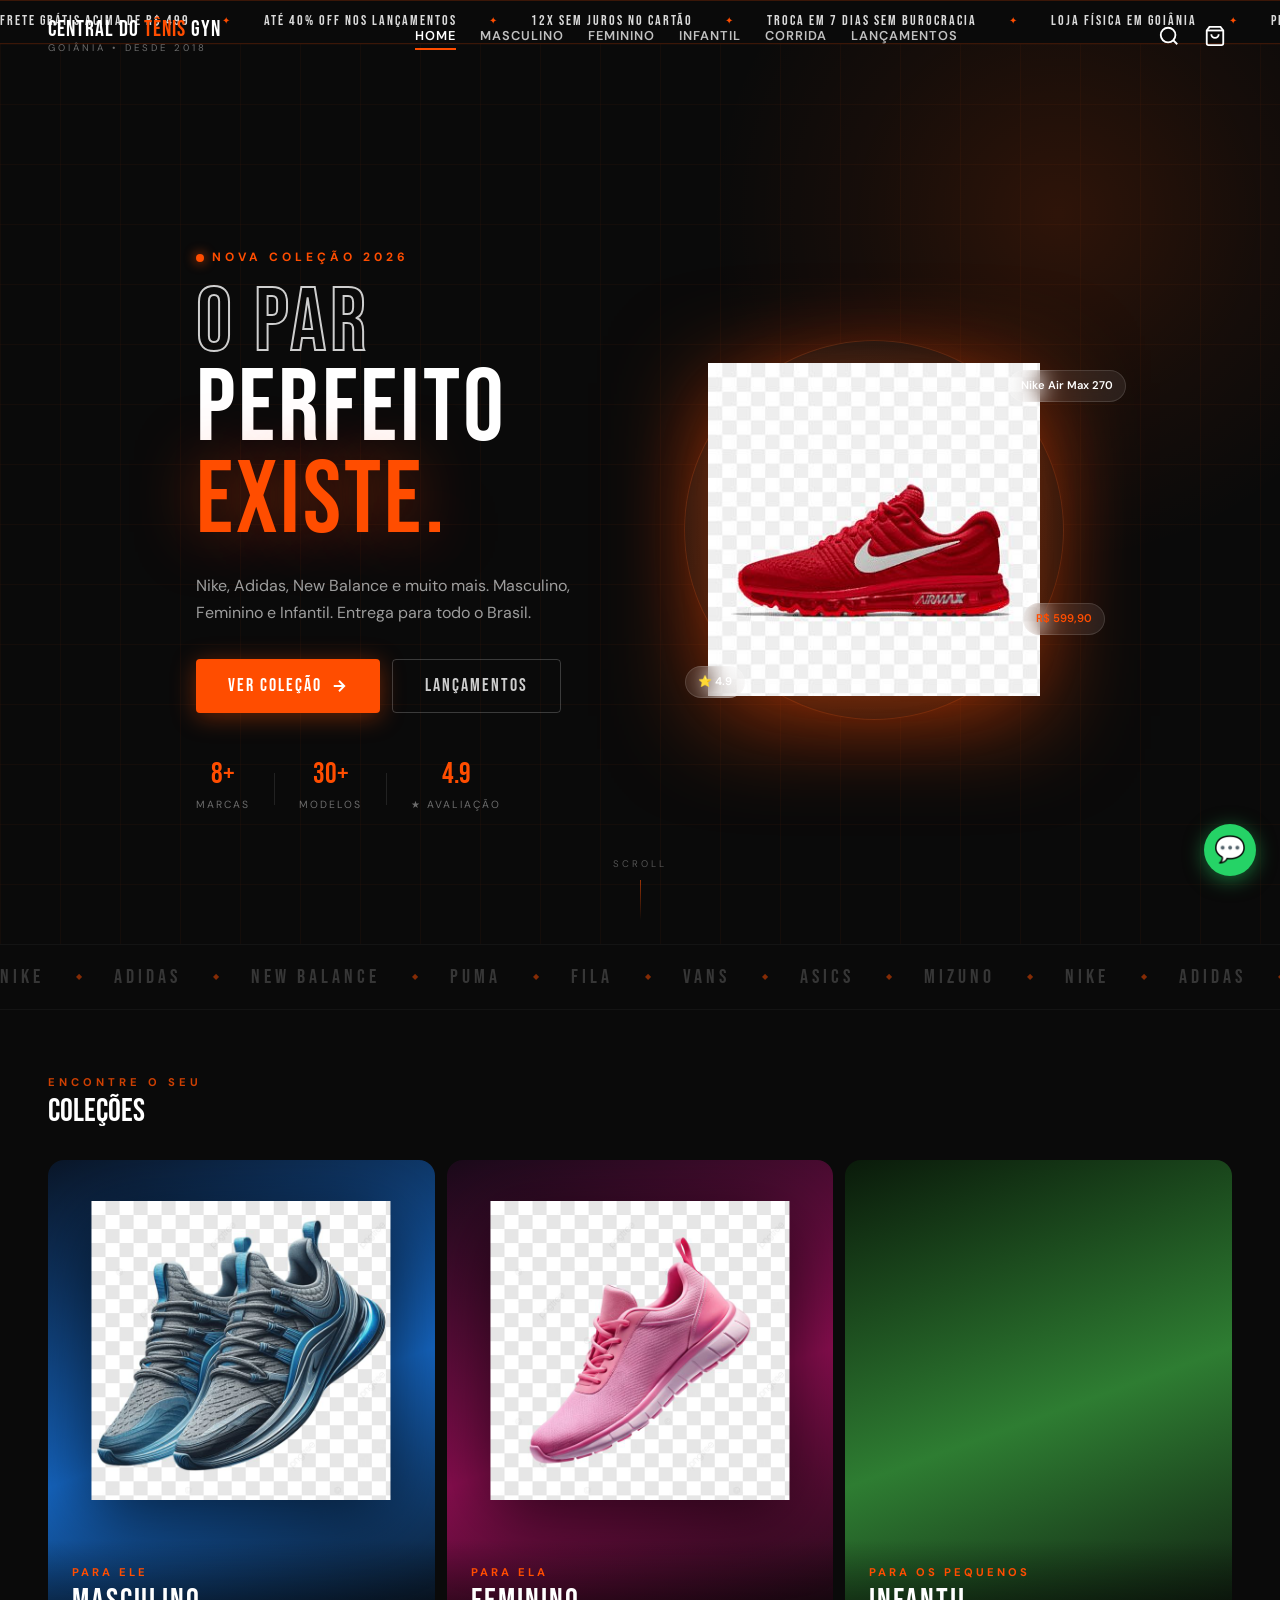
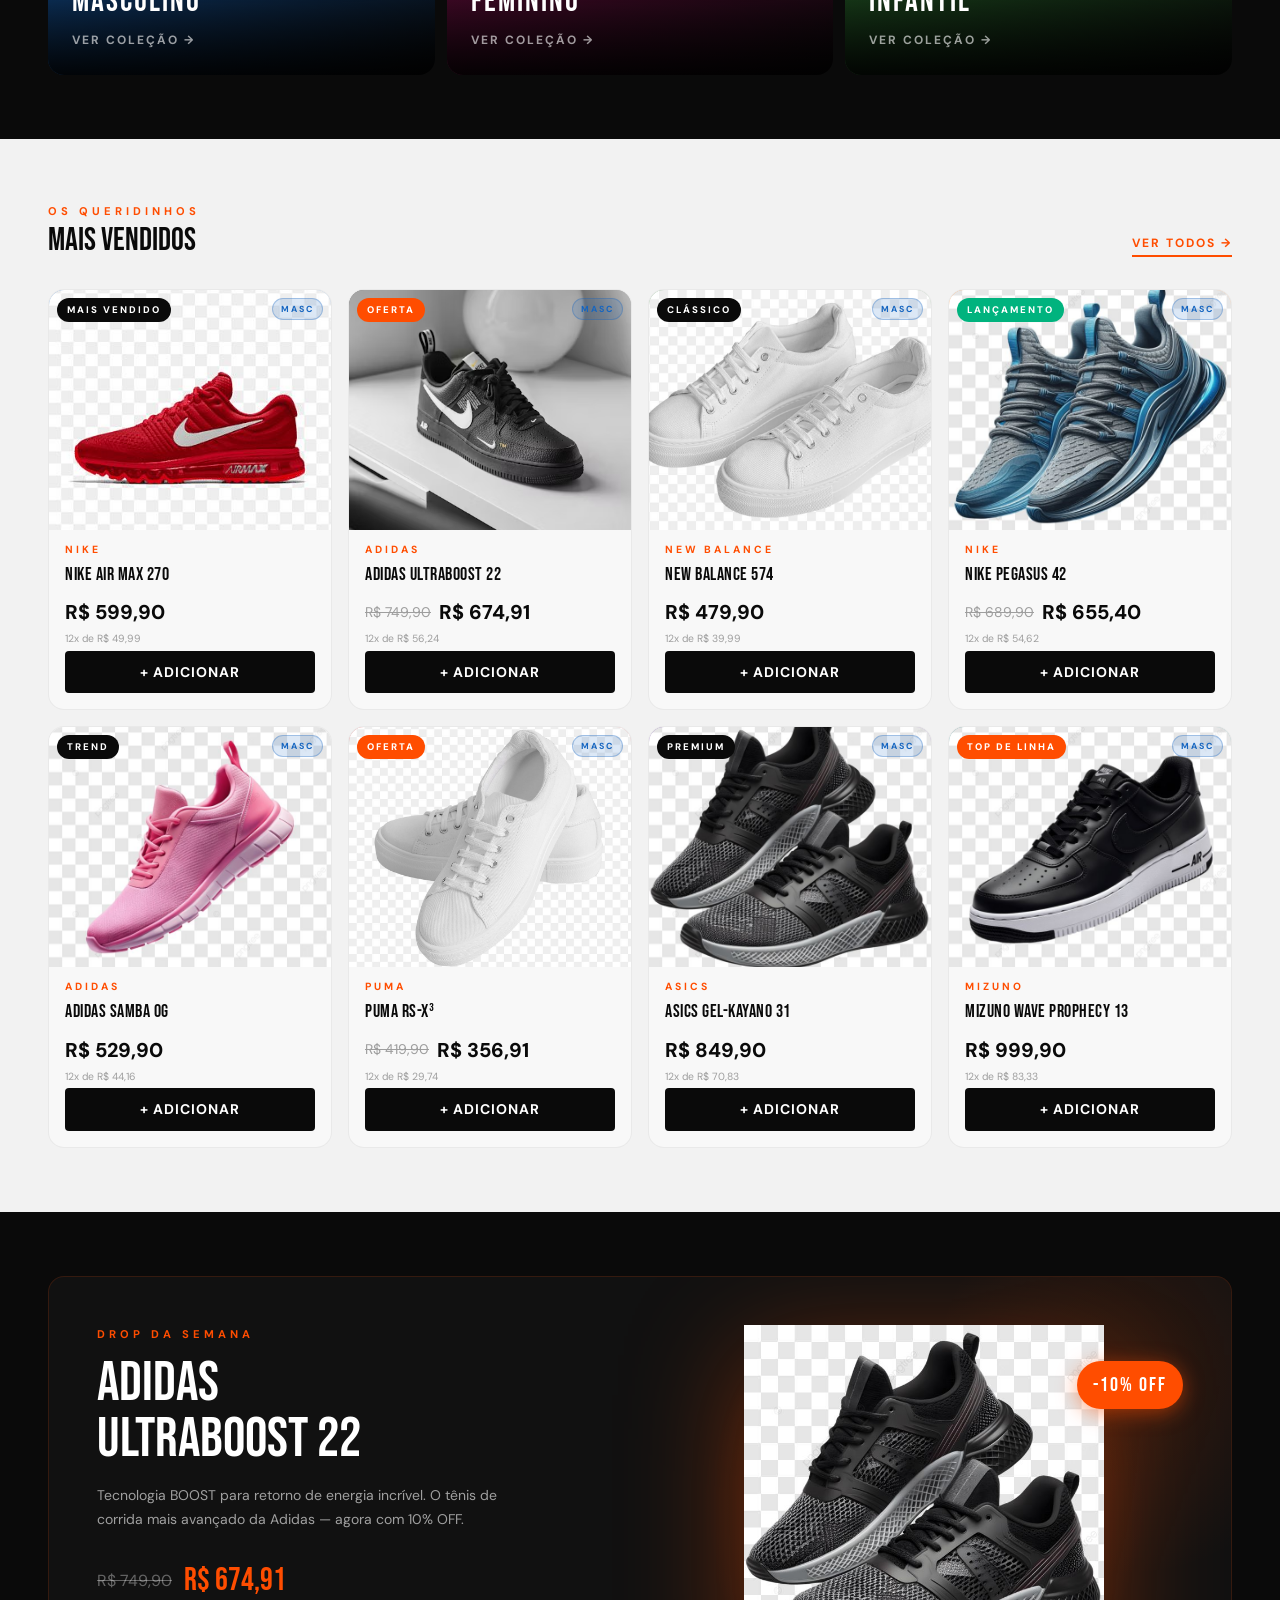
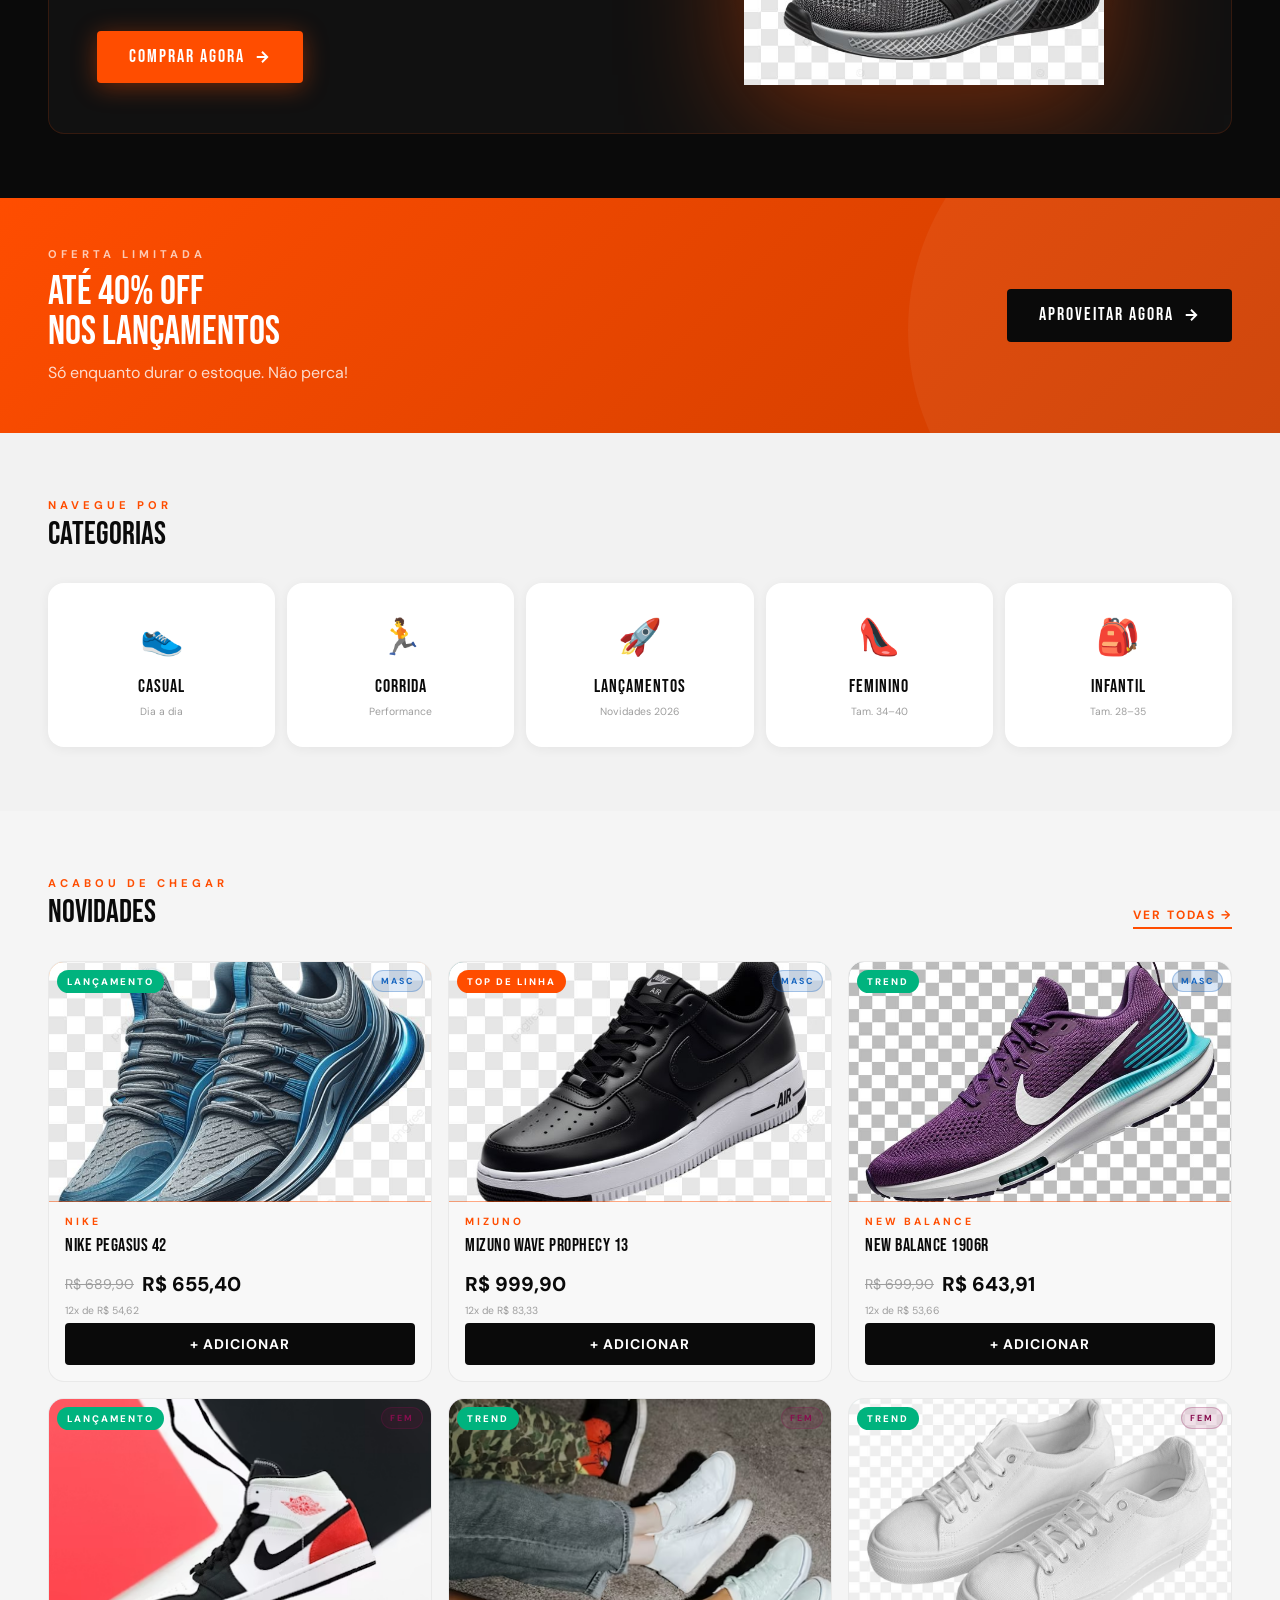
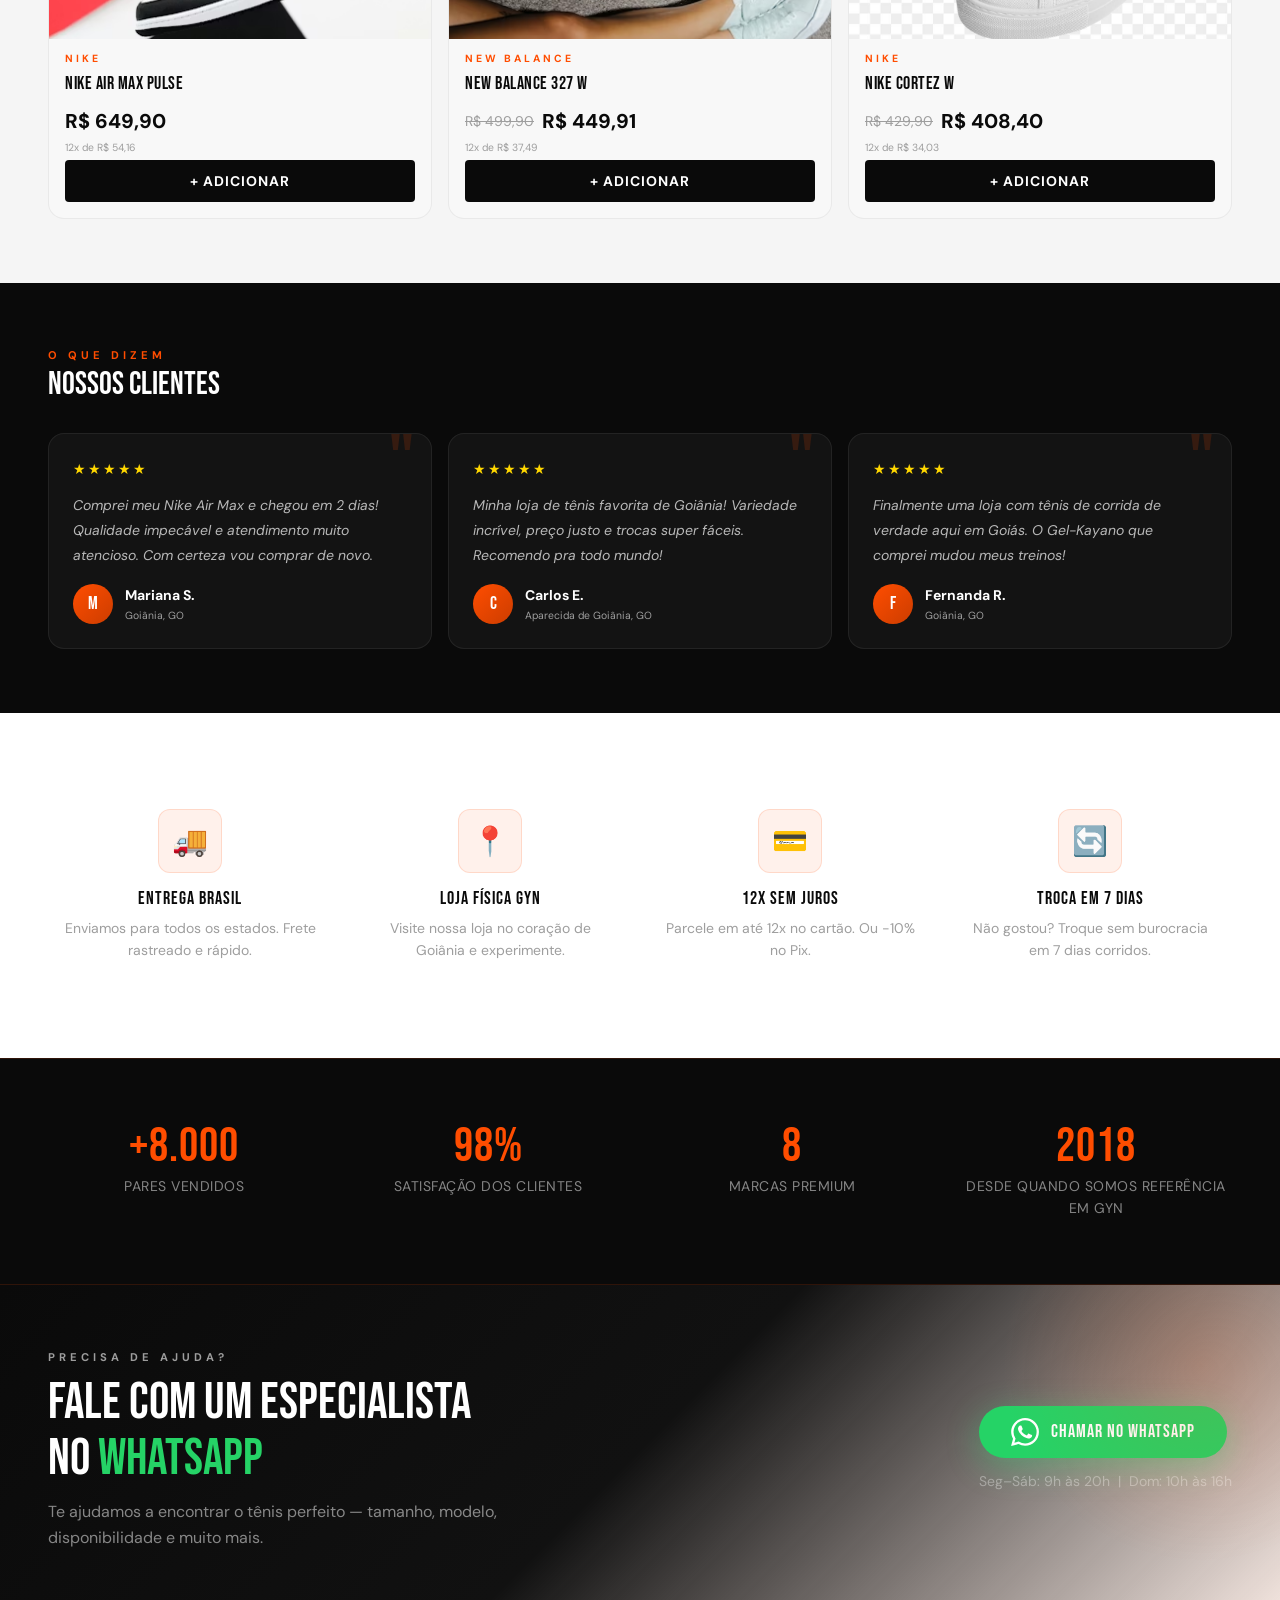
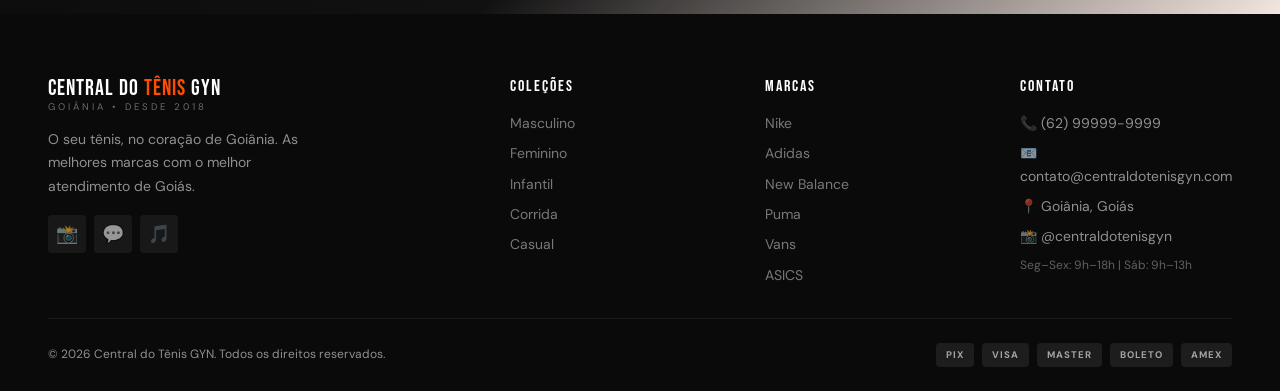
==== commit 1e6b2211: "feat: substituir imagens Unsplash por fotos locais - Adiciona pasta img/ com 17 fotos locais de têni" ====
--- a/index.html
+++ b/index.html
@@ -98,7 +98,7 @@
         <div class="hero-shoe-stage">
           <div class="hero-shoe-glow"></div>
           <div class="hero-shoe-circle">
-            <img src="https://images.unsplash.com/photo-1542291026-7eec264c27ff?auto=format&fit=crop&w=600&q=90" class="hero-shoe-img" alt="Nike Air Max 270" onerror="this.style.opacity='0'">
+            <img src="img/tenis-vermelho.jpg" class="hero-shoe-img" alt="Nike Air Max 270" onerror="this.style.opacity='0'">
           </div>
           <div class="hero-floating-tags">
             <div class="float-tag float-tag-1">Nike Air Max 270</div>
@@ -148,7 +148,7 @@
       <div class="generos-grid">
         <a href="produtos.html?genero=masculino" class="genero-card genero-masc animate">
           <div class="genero-bg" aria-hidden="true"></div>
-          <img class="genero-shoe-img" src="https://images.unsplash.com/photo-1542291026-7eec264c27ff?auto=format&fit=crop&w=500&q=80" alt="" aria-hidden="true" onerror="this.style.display='none'">
+          <img class="genero-shoe-img" src="img/tenis-cinza-azul.jpg" alt="" aria-hidden="true" onerror="this.style.display='none'">
           <div class="genero-content">
             <p class="genero-label">Para ele</p>
             <h3 class="genero-titulo">Masculino</h3>
@@ -157,7 +157,7 @@
         </a>
         <a href="produtos.html?genero=feminino" class="genero-card genero-fem animate reveal-delay-1">
           <div class="genero-bg" aria-hidden="true"></div>
-          <img class="genero-shoe-img" src="https://images.unsplash.com/photo-1491553895911-0055eca6402d?auto=format&fit=crop&w=500&q=80" alt="" aria-hidden="true" onerror="this.style.display='none'">
+          <img class="genero-shoe-img" src="img/tenis-rosa.jpg" alt="" aria-hidden="true" onerror="this.style.display='none'">
           <div class="genero-content">
             <p class="genero-label">Para ela</p>
             <h3 class="genero-titulo">Feminino</h3>
@@ -166,7 +166,7 @@
         </a>
         <a href="produtos.html?genero=infantil" class="genero-card genero-kids animate reveal-delay-2">
           <div class="genero-bg" aria-hidden="true"></div>
-          <img class="genero-shoe-img" src="https://images.unsplash.com/photo-1543508282-6319a3931d36?auto=format&fit=crop&w=500&q=80" alt="" aria-hidden="true" onerror="this.style.display='none'">
+          <img class="genero-shoe-img" src="img/tenis-kids.jpg" alt="" aria-hidden="true" onerror="this.style.display='none'">
           <div class="genero-content">
             <p class="genero-label">Para os pequenos</p>
             <h3 class="genero-titulo">Infantil</h3>
@@ -210,7 +210,7 @@
         </div>
         <div class="destaque-img" aria-hidden="true">
           <div class="destaque-shoe-glow"></div>
-          <img class="destaque-shoe-img" src="https://images.unsplash.com/photo-1543508282-6319a3931d36?auto=format&fit=crop&w=460&q=90" alt="Adidas Ultraboost 22" onerror="this.style.opacity='0'">
+          <img class="destaque-shoe-img" src="img/tenis-preto.jpg" alt="Adidas Ultraboost 22" onerror="this.style.opacity='0'">
           <div class="destaque-badge">-10% OFF</div>
         </div>
       </div>
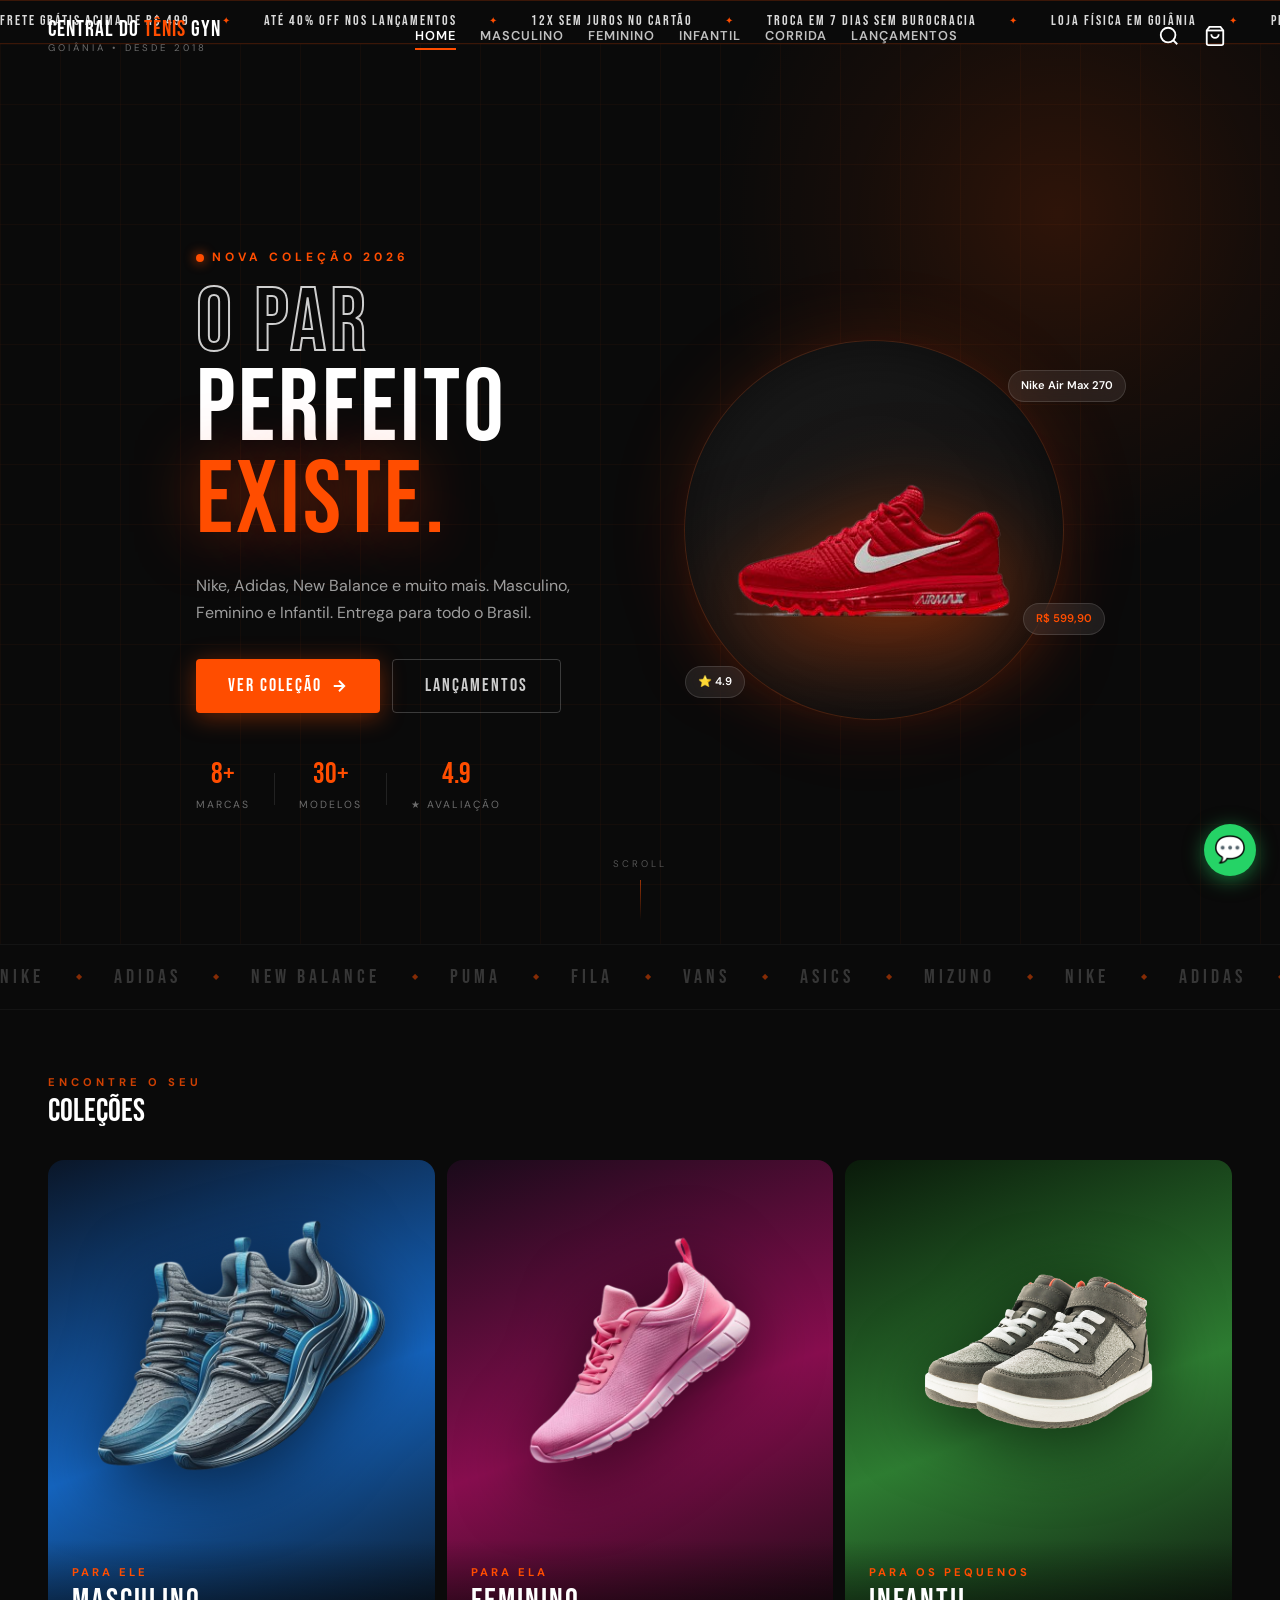
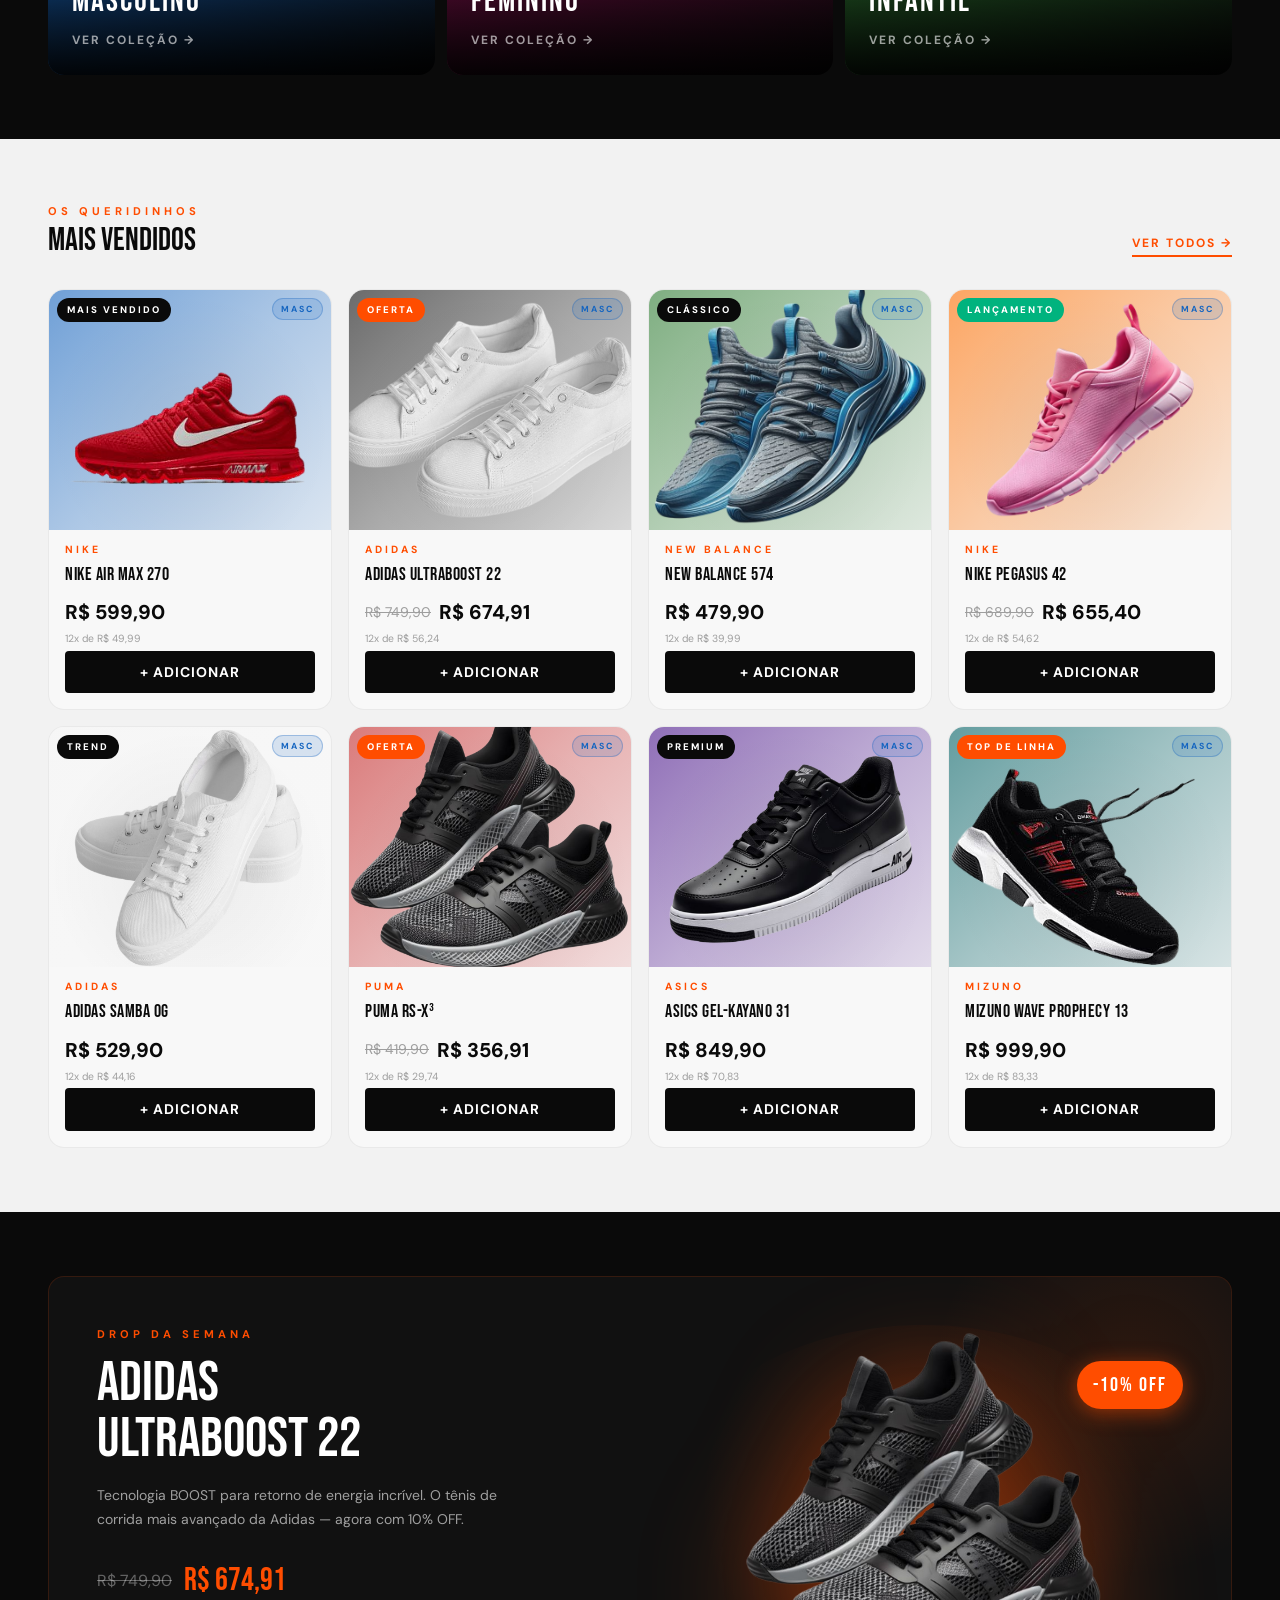
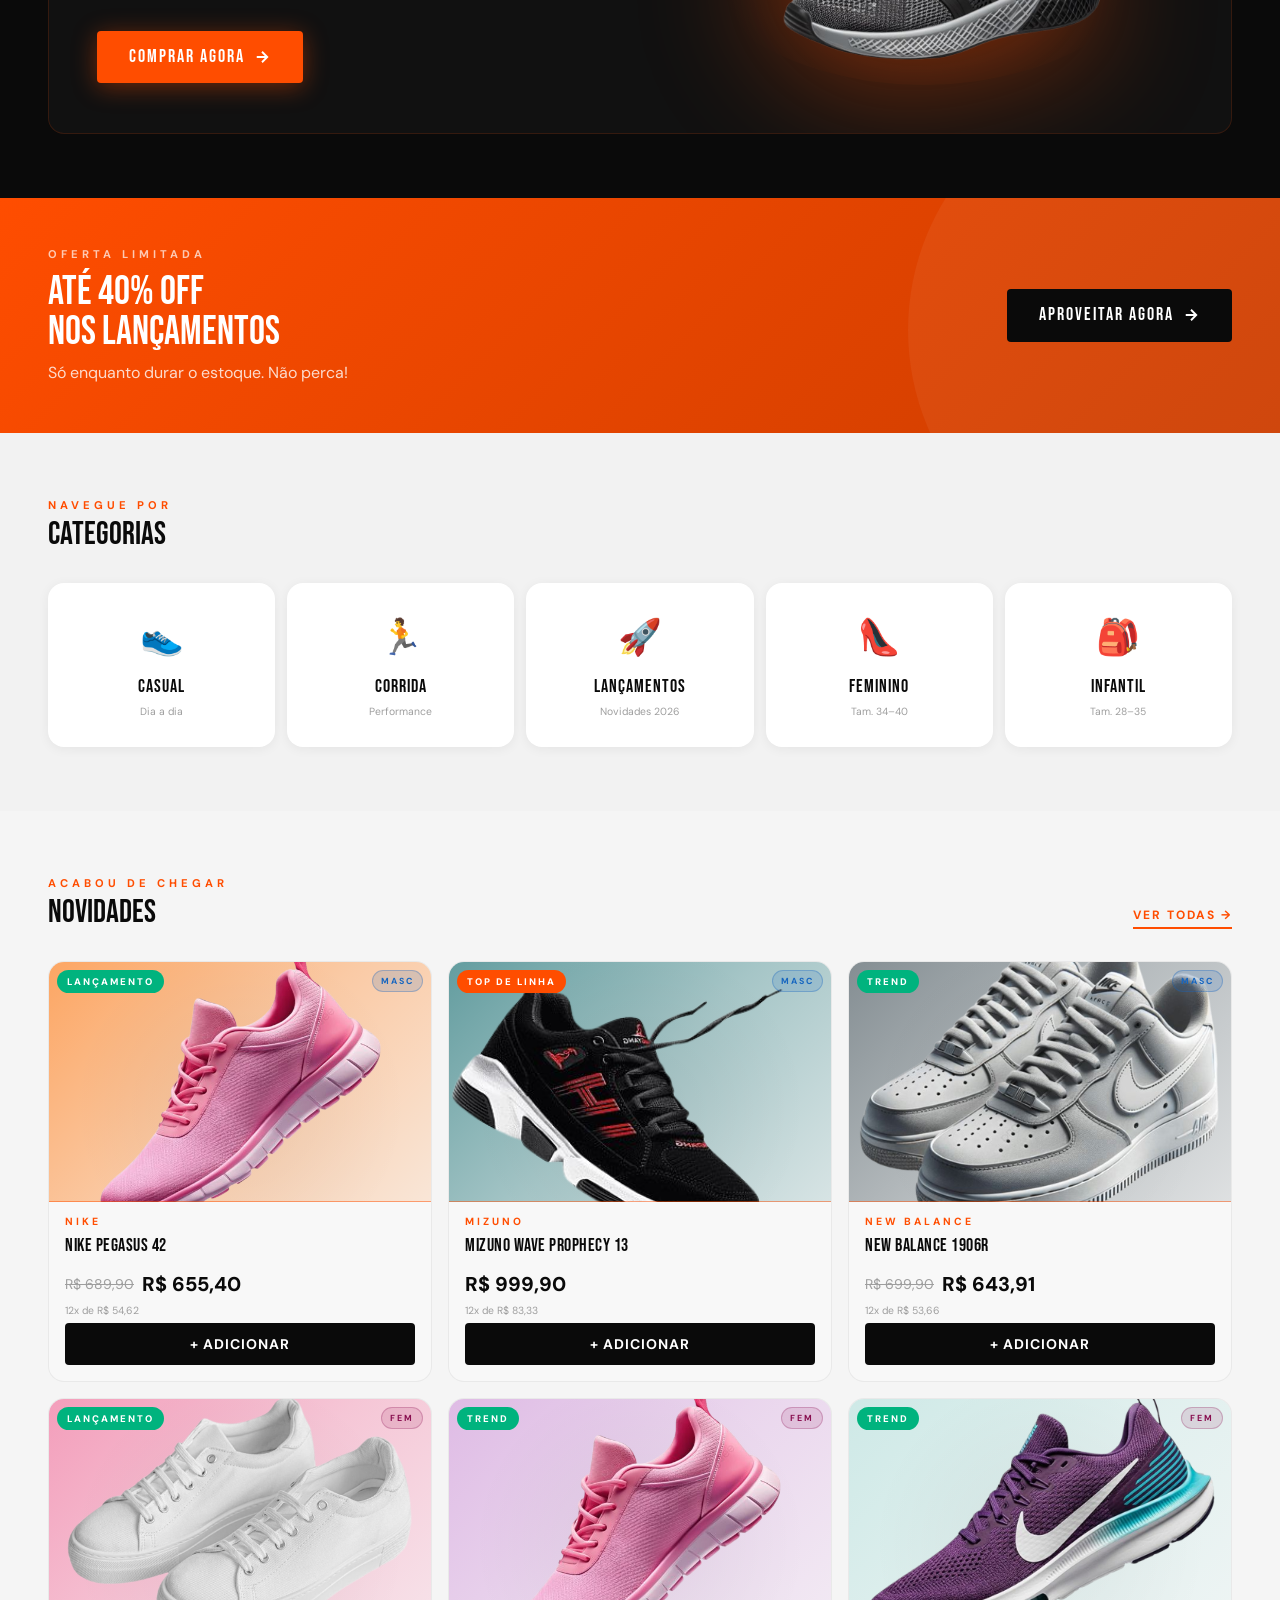
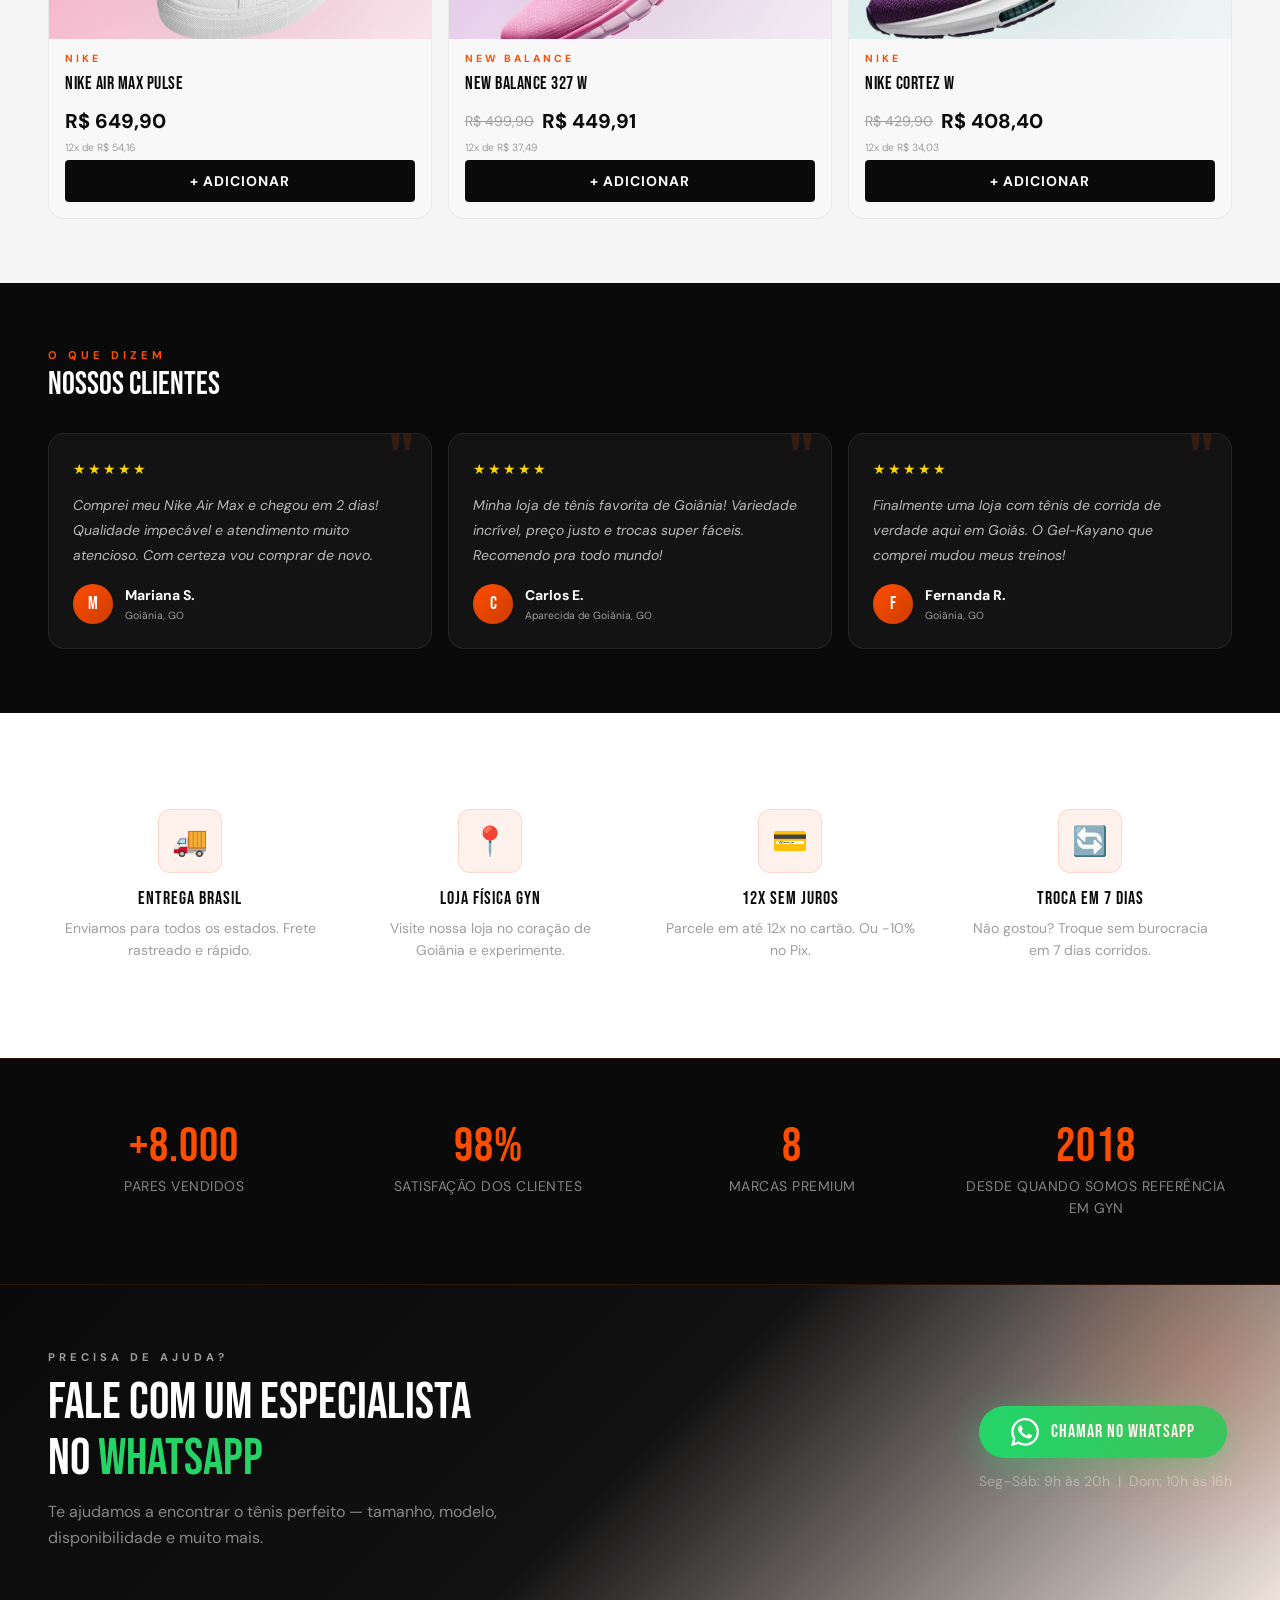
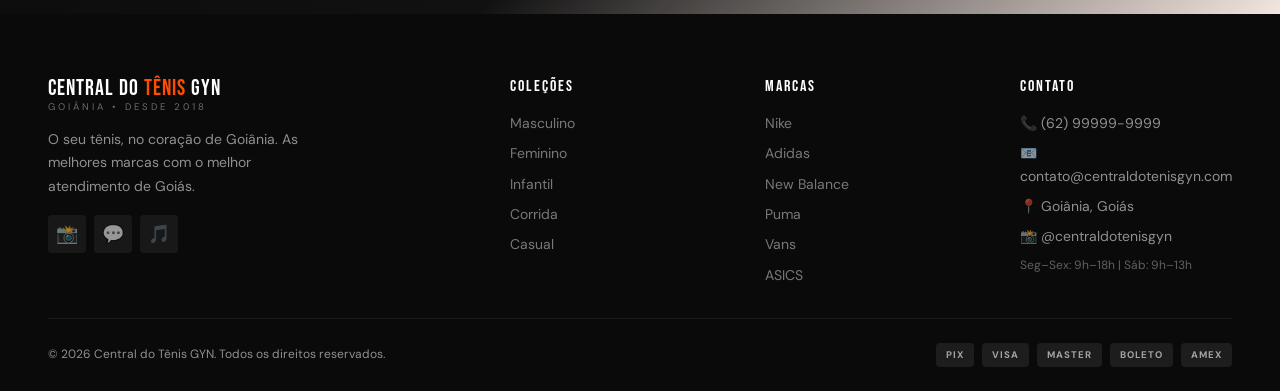
==== commit b671cbd2: "feat: trocar imagens por PNGs sem fundo (remove.bg) - 11 imagens processadas com IA para remover fun" ====
--- a/index.html
+++ b/index.html
@@ -98,7 +98,7 @@
         <div class="hero-shoe-stage">
           <div class="hero-shoe-glow"></div>
           <div class="hero-shoe-circle">
-            <img src="img/tenis-vermelho.jpg" class="hero-shoe-img" alt="Nike Air Max 270" onerror="this.style.opacity='0'">
+            <img src="img/tenis-vermelho.png" class="hero-shoe-img" alt="Nike Air Max 270" onerror="this.style.opacity='0'">
           </div>
           <div class="hero-floating-tags">
             <div class="float-tag float-tag-1">Nike Air Max 270</div>
@@ -148,7 +148,7 @@
       <div class="generos-grid">
         <a href="produtos.html?genero=masculino" class="genero-card genero-masc animate">
           <div class="genero-bg" aria-hidden="true"></div>
-          <img class="genero-shoe-img" src="img/tenis-cinza-azul.jpg" alt="" aria-hidden="true" onerror="this.style.display='none'">
+          <img class="genero-shoe-img" src="img/tenis-cinza-azul.png" alt="" aria-hidden="true" onerror="this.style.display='none'">
           <div class="genero-content">
             <p class="genero-label">Para ele</p>
             <h3 class="genero-titulo">Masculino</h3>
@@ -157,7 +157,7 @@
         </a>
         <a href="produtos.html?genero=feminino" class="genero-card genero-fem animate reveal-delay-1">
           <div class="genero-bg" aria-hidden="true"></div>
-          <img class="genero-shoe-img" src="img/tenis-rosa.jpg" alt="" aria-hidden="true" onerror="this.style.display='none'">
+          <img class="genero-shoe-img" src="img/tenis-rosa.png" alt="" aria-hidden="true" onerror="this.style.display='none'">
           <div class="genero-content">
             <p class="genero-label">Para ela</p>
             <h3 class="genero-titulo">Feminino</h3>
@@ -166,7 +166,7 @@
         </a>
         <a href="produtos.html?genero=infantil" class="genero-card genero-kids animate reveal-delay-2">
           <div class="genero-bg" aria-hidden="true"></div>
-          <img class="genero-shoe-img" src="img/tenis-kids.jpg" alt="" aria-hidden="true" onerror="this.style.display='none'">
+          <img class="genero-shoe-img" src="img/tenis-kids.png" alt="" aria-hidden="true" onerror="this.style.display='none'">
           <div class="genero-content">
             <p class="genero-label">Para os pequenos</p>
             <h3 class="genero-titulo">Infantil</h3>
@@ -210,7 +210,7 @@
         </div>
         <div class="destaque-img" aria-hidden="true">
           <div class="destaque-shoe-glow"></div>
-          <img class="destaque-shoe-img" src="img/tenis-preto.jpg" alt="Adidas Ultraboost 22" onerror="this.style.opacity='0'">
+          <img class="destaque-shoe-img" src="img/tenis-preto.png" alt="Adidas Ultraboost 22" onerror="this.style.opacity='0'">
           <div class="destaque-badge">-10% OFF</div>
         </div>
       </div>
